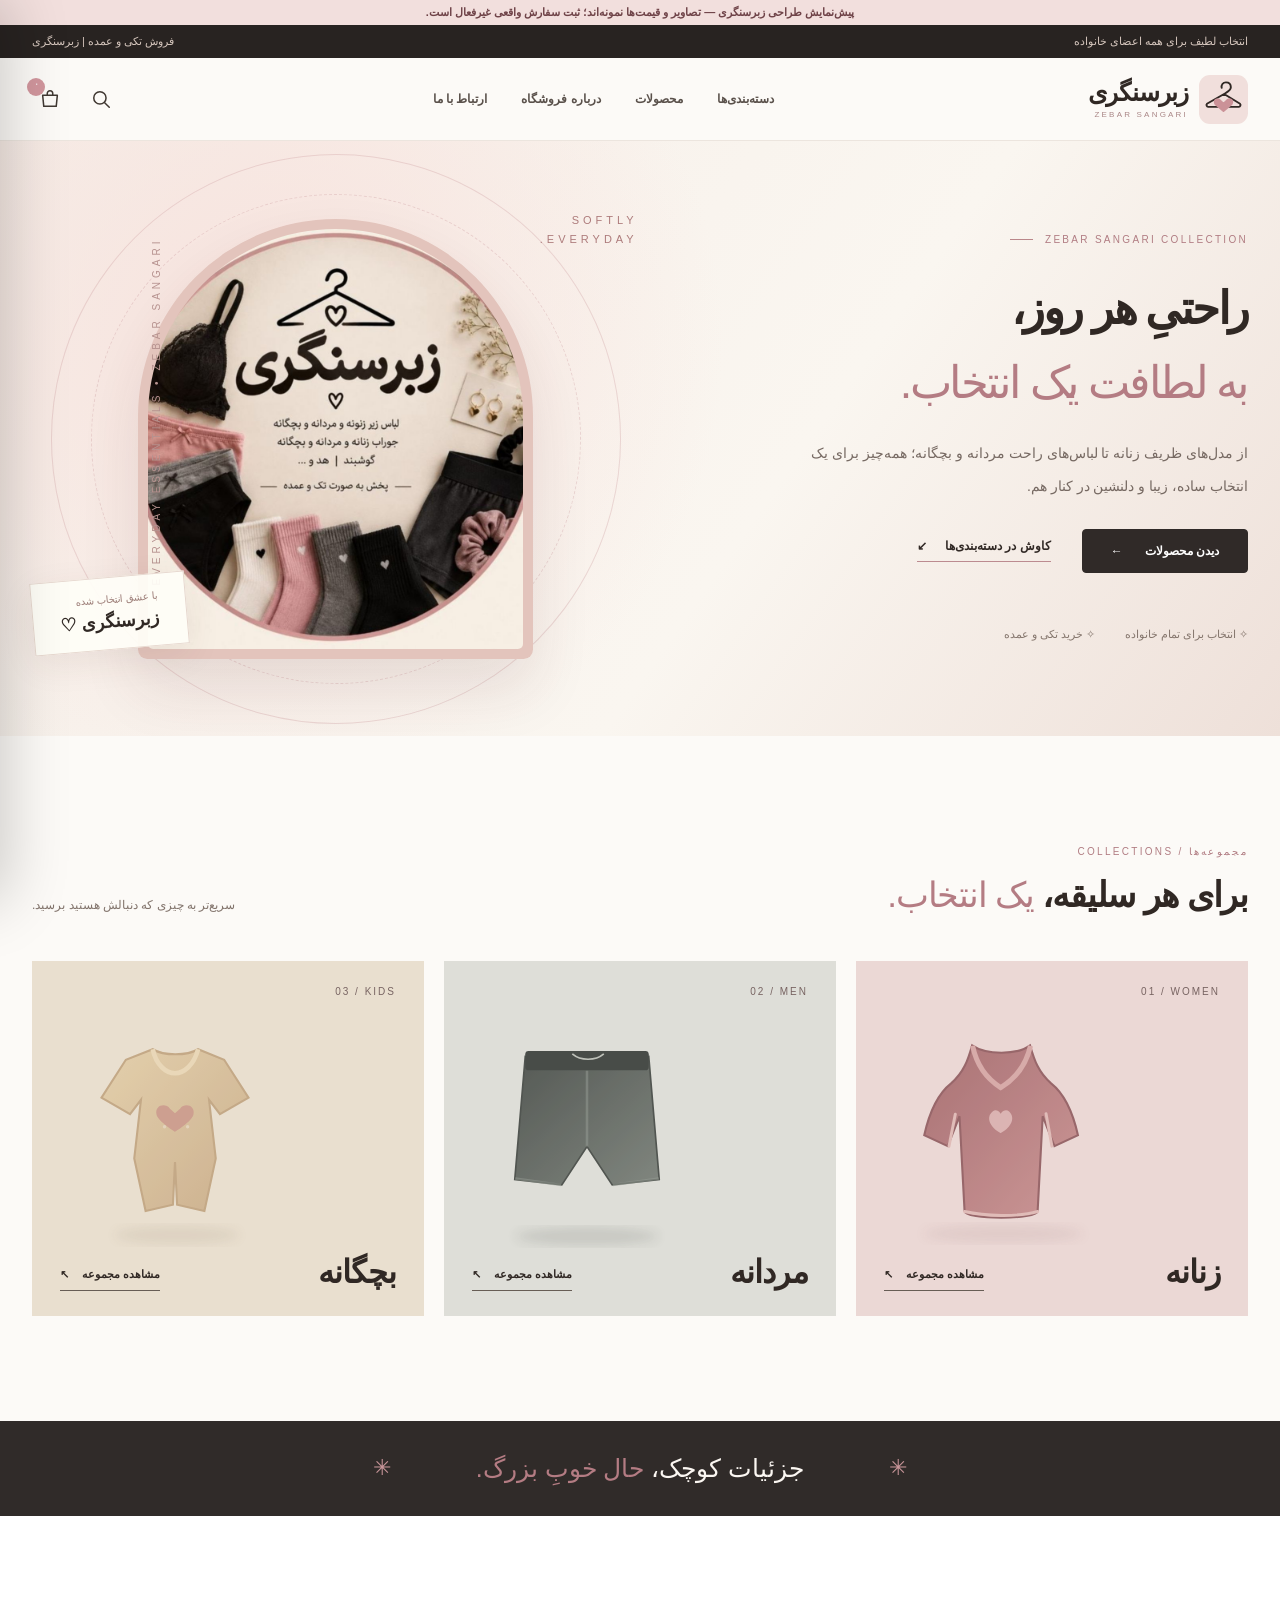
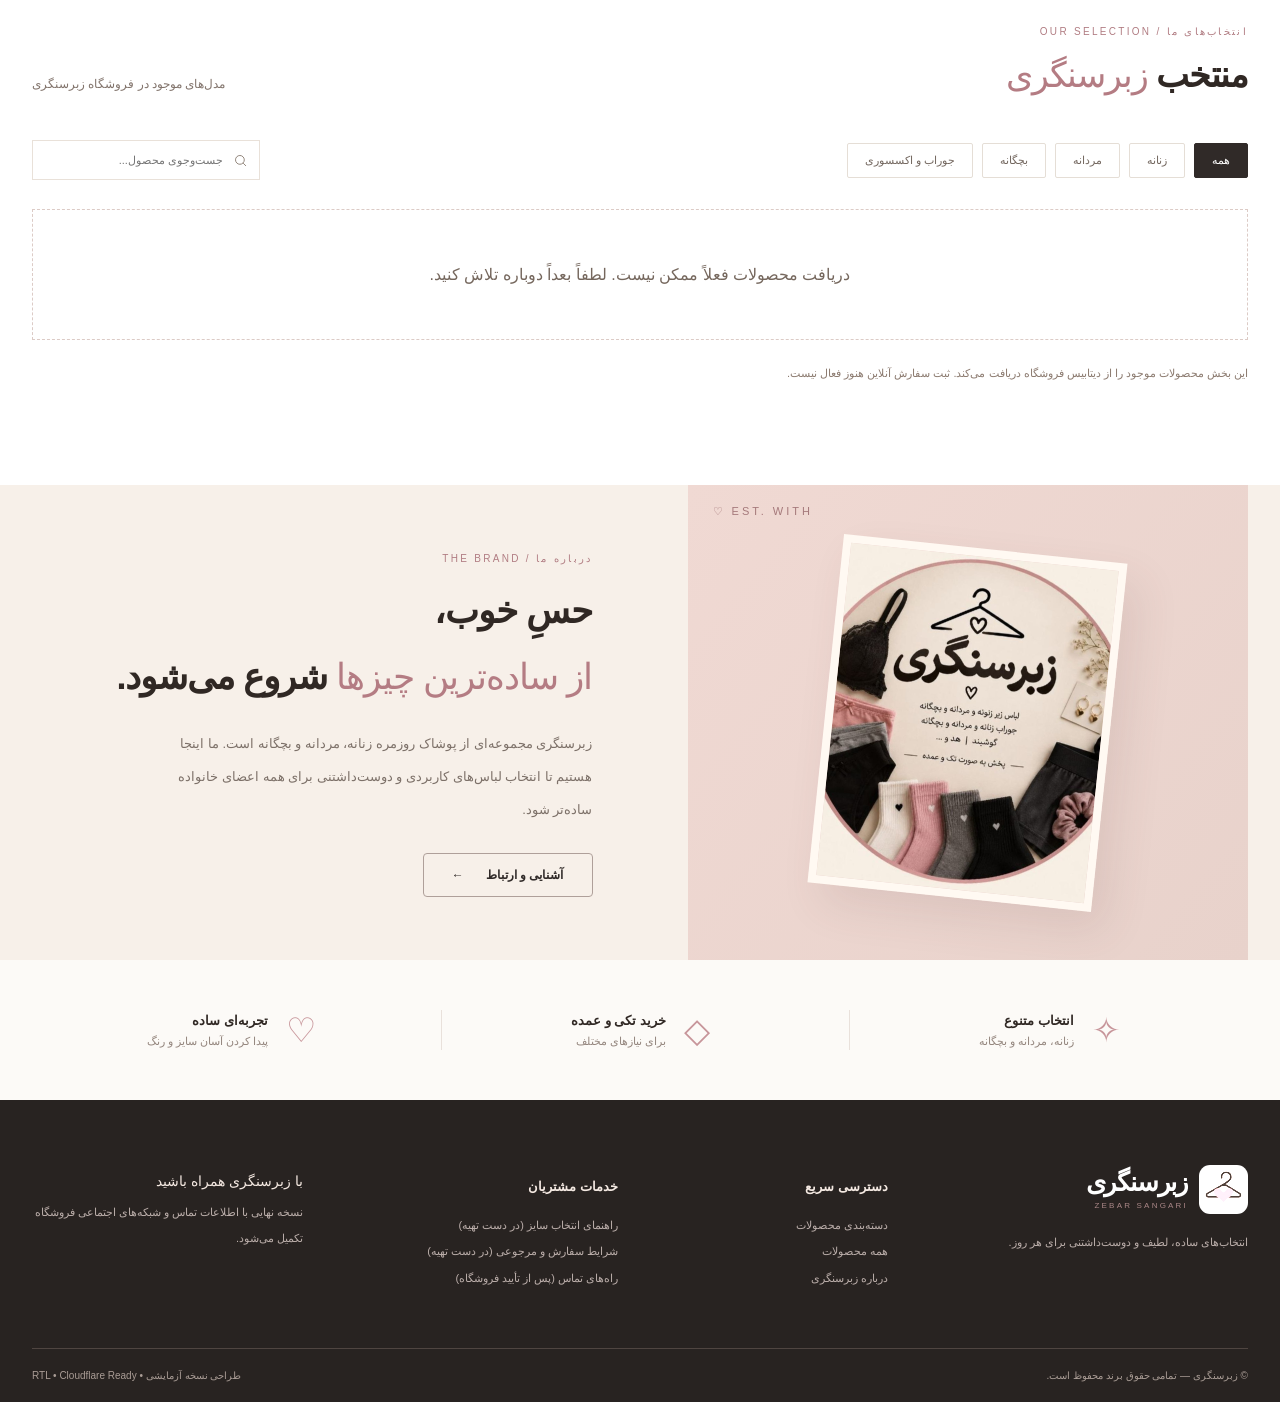
==== site/index.html @ 009ffd32 "feat(storefront): enable cart checkout link only after manual orders are configured" ====
<!doctype html>
<html lang="fa" dir="rtl">
<head>
  <meta charset="utf-8" />
  <meta name="viewport" content="width=device-width, initial-scale=1" />
  <meta name="theme-color" content="#f8f4ef" />
  <meta name="description" content="فروشگاه زبرسنگری، مجموعه‌ای از لباس زیر زنانه، مردانه و بچگانه؛ انتخابی برای راحتی و سلیقه هر روز." />
  <title>فروشگاه زبرسنگری | لباس زیر زنانه، مردانه و بچگانه</title>
  <link rel="icon" type="image/svg+xml" href="[data-uri]" />
  <style>:root{--paper:#fcfaf7;--cream:#f7f1e9;--rose:#ca9196;--rose-dark:#aa7279;--ink:#302824;--muted:#81736c;--border:#e8dfd8;--soft:#f6eee8;--white:#fff;--font: 'Vazirmatn','Noto Sans Arabic','Tahoma',sans-serif}
*{box-sizing:border-box}html{scroll-behavior:smooth;scroll-padding-top:90px}body{margin:0;background:var(--paper);font-family:var(--font);color:var(--ink);-webkit-font-smoothing:antialiased}button,input,select{font:inherit}a{text-decoration:none;color:inherit}button{cursor:pointer}img{max-width:100%;display:block}h1,h2,h3,p{margin-top:0}svg{display:block}.container{width:min(1220px,calc(100% - 64px));margin:auto}.demo-ribbon{background:#f2dfdd;color:#6f4348;text-align:center;font-size:11px;padding:6px 12px;font-weight:600}.topline{background:#282321;color:#d5c6bd;font-size:11px}.topbar{display:flex;align-items:center;justify-content:space-between;min-height:33px}.header{position:sticky;top:0;background:#fcfaf7f2;z-index:20;border-bottom:1px solid #ece5de;backdrop-filter:blur(18px)}.header-inner{height:82px;display:flex;align-items:center;justify-content:space-between;gap:28px}.brand{display:flex;align-items:center;gap:11px}.brand img{width:49px;height:49px}.brand span{display:flex;flex-direction:column;line-height:1.3}.brand strong{font-size:25px;font-weight:800;letter-spacing:-1.2px}.brand small{font:8px/1.6 Arial,sans-serif;letter-spacing:2.2px;color:#aa8787;direction:ltr;text-align:right}.desktop-nav{display:flex;gap:34px;font-size:12px;font-weight:600;color:#5a514b}.desktop-nav a:hover{color:var(--rose-dark)}.header-actions{display:flex;gap:15px}.iconbtn{width:36px;height:36px;border:0;background:transparent;color:#403832;position:relative;display:grid;place-items:center}.iconbtn svg{width:22px;height:22px;fill:none;stroke:currentColor;stroke-width:1.65;stroke-linecap:round;stroke-linejoin:round}.cart-trigger b{position:absolute;top:-3px;left:-5px;background:#d1969d;color:#fff;border-radius:50%;min-width:18px;height:18px;line-height:18px;font:10px Arial;text-align:center}.menu-trigger{display:none}.mobile-nav{display:none}
.hero-section{overflow:hidden;background:radial-gradient(circle at 21% 34%,#f7e2dd 0%,transparent 42%),linear-gradient(125deg,#f6eee8 0%,#faf6f0 60%,#eee0d9 100%)}.hero{display:grid;grid-template-columns:1fr 1.06fr;align-items:center;min-height:595px;gap:35px}.hero-copy{padding:50px 0 60px}.eyebrow,.section-kicker,.admin-overline{font:10px/1.6 Arial,sans-serif;color:#b17d83;letter-spacing:2.3px;direction:ltr;display:inline-flex;align-items:center;gap:12px}.eyebrow-dot{width:23px;height:1px;background:#ba878a}.hero-copy h1{font-size:clamp(35px,3.5vw,61px);line-height:1.65;letter-spacing:-2.5px;font-weight:700;margin:24px 0 18px}.hero-copy h1 em,.section-intro h2 em,.statement em,.story-copy h2 em{font-style:normal;color:#b47c83;font-weight:500}.hero-copy>p{font-size:14px;line-height:2.3;max-width:460px;color:#766962;margin-bottom:27px}.hero-buttons{display:flex;align-items:center;gap:31px}.btn{border-radius:4px;padding:14px 28px;display:inline-flex;gap:22px;align-items:center;justify-content:center;font-size:12px;font-weight:700;border:1px solid transparent;transition:.2s}.btn:hover{transform:translateY(-2px)}.btn-dark{background:#302a28;color:white;border-color:#302a28}.btn-outline{background:transparent;color:#302a28;border-color:#afa09a}.text-link{font-size:12px;font-weight:700;border-bottom:1px solid #bc8b90;padding-bottom:8px;display:inline-flex;gap:18px}.hero-points{display:flex;flex-wrap:wrap;gap:30px;margin-top:55px;font-size:11px;color:#85766d}.hero-art{position:relative;min-height:595px;display:grid;place-items:center}.art-orbit{position:absolute;border:1px solid #cb9ba055;border-radius:100%;width:570px;height:570px;transform:rotate(15deg)}.orbit-2{width:490px;height:490px;transform:rotate(-25deg);border-style:dashed}.poster-frame{width:395px;height:440px;border-radius:210px 210px 10px 10px;background:#e3c4bc;padding:10px;box-shadow:0 30px 60px #4d24231b;overflow:hidden;z-index:2;position:relative}.poster-frame img{width:100%;height:100%;object-fit:cover;border-radius:220px 220px 6px 6px}.art-word{position:absolute;top:70px;right:2px;font:11px/1.7 Arial;letter-spacing:4px;color:#ad7b7b;z-index:2}.art-tag{position:absolute;bottom:86px;left:0;background:#fffef8ed;border:1px solid #e6d7ce;box-shadow:0 10px 35px #49312714;padding:16px 27px;display:flex;flex-direction:column;gap:6px;transform:rotate(-5deg);z-index:3}.art-tag span{font-size:10px;color:#9d7e78}.art-tag strong{font-size:18px}.vertical-text{position:absolute;left:-50px;top:265px;font:10px Arial;letter-spacing:4px;transform:rotate(-90deg);color:#b6928f;z-index:2}
.section{padding:105px 0}.section-intro{display:flex;justify-content:space-between;align-items:end;gap:20px;margin-bottom:39px}.section-intro h2{font-size:35px;line-height:1.5;letter-spacing:-1.2px;margin:9px 0 0}.section-intro>p{font-size:12px;color:#82746c;margin:0 0 10px}.category-grid{display:grid;grid-template-columns:repeat(3,1fr);gap:20px}.cat-card{height:355px;position:relative;display:flex;flex-direction:column;justify-content:space-between;padding:25px 28px;overflow:hidden;transition:transform .25s}.cat-card:hover{transform:translateY(-5px)}.cat-women{background:#ebd8d5}.cat-men{background:#deded8}.cat-kids{background:#e9dfcf}.cat-card img{position:absolute;width:83%;height:83%;object-fit:contain;left:-5%;top:5%;mix-blend-mode:multiply;opacity:.83;transition:transform .35s}.cat-card:hover img{transform:scale(1.05)}.cat-index{z-index:1;direction:ltr;text-align:right;font:10px Arial;letter-spacing:2px;color:#786462}.cat-bottom{z-index:2;display:flex;align-items:end;justify-content:space-between}.cat-bottom h3{font-size:32px;margin:0;letter-spacing:-1px}.cat-bottom span{font-size:11px;border-bottom:1px solid #675d55;padding-bottom:9px;font-weight:700}.cat-bottom b{margin-right:10px}.statement{background:#302b29;color:#fbf7f2;padding:33px 0}.statement-inner{display:flex;align-items:center;justify-content:center;gap:85px}.statement p{font-size:25px;font-weight:500;margin:0}.statement-inner>span{color:#c89599;font-size:22px}
.products-section{background:#fff}.product-tools{display:flex;align-items:center;justify-content:space-between;gap:16px;margin-bottom:29px}.filter-tabs{display:flex;gap:9px;flex-wrap:wrap}.filter{border:1px solid #e5ded6;background:#fff;color:#73675f;border-radius:2px;padding:10px 17px;font-size:11px}.filter.active,.filter:hover{background:#302a28;border-color:#302a28;color:#fff}.search-box{display:flex;align-items:center;gap:8px;border:1px solid #e9e1d9;padding:0 11px;width:228px;height:40px}.search-box svg{width:17px;height:17px;fill:none;stroke:#8b7e74;stroke-width:1.5}.search-box input{border:0;outline:0;background:transparent;width:100%;font-size:11px}.products-grid{display:grid;grid-template-columns:repeat(4,minmax(0,1fr));gap:27px 19px}.product-card{min-width:0}.product-cover{position:relative;background:#f8f3ef;aspect-ratio:4/4.6;overflow:hidden}.product-cover img{height:100%;width:100%;object-fit:cover;transition:transform .4s}.product-card:hover .product-cover img{transform:scale(1.06)}.tag-sale{position:absolute;right:12px;top:12px;background:#fefcf8;color:#aa727a;padding:6px 11px;font-size:10px}.quick-add{position:absolute;left:14px;bottom:14px;right:14px;opacity:0;transform:translateY(10px);transition:.2s;border:0;background:#ffffffed;padding:12px;font-size:11px;font-weight:700;color:#332b28}.product-card:hover .quick-add,.quick-add:focus-visible{opacity:1;transform:none}.product-info{padding:13px 2px 0}.product-info small{font-size:10px;color:#a4847f}.product-info h3{font-size:13px;font-weight:600;margin:7px 0;line-height:1.65}.prices{display:flex;gap:10px;align-items:center;flex-wrap:wrap}.price{font-size:12px;font-weight:700}.old-price{text-decoration:line-through;color:#aa9c94;font-size:10px}.empty-results{grid-column:1/-1;border:1px dashed #dccbc6;padding:55px 20px;text-align:center;color:#75675d}.note-catalog{margin:27px 0 0;font-size:11px;color:#8c7b70}.note-catalog a{color:#ae787f;text-decoration:underline}
.brand-story{background:#f7f0e9;overflow:hidden}.story-layout{display:grid;grid-template-columns:1fr 1fr;min-height:475px;gap:95px;align-items:center}.story-visual{height:475px;position:relative;display:flex;align-items:center;justify-content:center;background:linear-gradient(130deg,#f0d9d3,#e8d2cb)}.story-inset{width:285px;height:350px;border:8px solid #fff9f2;box-shadow:15px 19px 44px #60413c1c;overflow:hidden;transform:rotate(6deg)}.story-inset img{width:100%;height:100%;object-fit:cover}.story-number{position:absolute;top:20px;left:25px;font:11px Arial;letter-spacing:3px;color:#a5797b}.story-copy{padding:45px 0}.story-copy h2{font-size:36px;line-height:1.85;margin:11px 0 16px;letter-spacing:-1px}.story-copy>p{font-size:13px;line-height:2.55;color:#7d7169;margin-bottom:27px;max-width:430px}.features{display:grid;grid-template-columns:repeat(3,1fr);padding-top:50px;padding-bottom:50px;gap:10px}.feature{display:flex;align-items:center;gap:18px;justify-content:center;border-left:1px solid #e9e1db}.feature:last-child{border:0}.feature>span{font-size:34px;color:#c7959a}.feature h3{font-size:13px;margin:0 0 7px}.feature p{font-size:11px;color:#94867e;margin:0}footer{background:#282321;color:#f4e9e2}.footer-layout{display:grid;grid-template-columns:1.4fr 1fr 1.2fr 1.2fr;gap:44px;padding-top:65px;padding-bottom:57px}.footer-brand .brand img{filter:brightness(1.65)}.footer-brand .brand strong{color:#fff;font-size:26px}.footer-brand p,.footer-layout>div>a:not(.brand),.footer-layout>div>span,.footer-cta p{display:block;color:#bbaeaa;font-size:11px;line-height:2.4;max-width:280px}.footer-brand p{margin-top:15px}.footer-layout h3{font-size:13px;margin:14px 0 18px}.footer-cta>span{font-size:14px!important;color:#f5e9e2!important}.footer-bottom{display:flex;justify-content:space-between;gap:10px;padding:21px 0;border-top:1px solid #4f4541;color:#a99c95;font-size:10px}
.overlay{position:fixed;inset:0;background:#1c1614a6;z-index:35;backdrop-filter:blur(3px)}.cart-drawer{position:fixed;z-index:36;top:0;bottom:0;left:0;width:min(430px,100%);background:#fdfbf7;display:flex;flex-direction:column;transform:translateX(-101%);transition:.3s;box-shadow:10px 0 60px #0003}.cart-drawer.open{transform:translateX(0)}.drawer-head{display:flex;justify-content:space-between;align-items:center;border-bottom:1px solid var(--border);padding:27px}.drawer-head small{font:9px Arial;letter-spacing:2px;color:#b28887}.drawer-head h2{font-size:22px;margin:7px 0 0}.close-btn{font-size:30px;border:0;background:transparent;line-height:1;color:#534844}.drawer-body{padding:24px;overflow-y:auto;flex:1}.drawer-footer{padding:25px;border-top:1px solid var(--border)}.drawer-footer>p{font-size:10px;color:#9c7875}.cart-total{display:flex;justify-content:space-between;align-items:center;margin-bottom:12px}.cart-total span{font-size:12px}.cart-total strong{font-size:17px}.checkout-disabled{width:100%;cursor:not-allowed;opacity:.55}.cart-item{display:flex;gap:15px;border-bottom:1px solid #eee5df;padding:16px 0}.cart-item img{width:82px;height:96px;object-fit:cover;background:#f3ede7}.cart-item h3{font-size:13px;margin:0 0 8px}.cart-item small{font-size:10px;color:#947e74}.cart-item strong{font-size:12px;display:block;margin-top:7px}.qty-controls{display:flex;align-items:center;gap:11px;margin-top:10px}.qty-controls button{background:#fff;border:1px solid #ddd3cb;width:25px;height:25px}.remove{color:#b77980;font-size:11px;border:0;background:none}.cart-empty{text-align:center;color:#8c7b70;padding:80px 0}.cart-empty>span{font-size:45px}.product-modal{position:fixed;z-index:40;top:50%;left:50%;width:min(760px,calc(100% - 30px));max-height:calc(100vh - 30px);overflow-y:auto;background:#fcfaf7;transform:translate(-50%,-45%) scale(.97);opacity:0;pointer-events:none;transition:.2s;box-shadow:0 20px 70px #0003}.product-modal.open{transform:translate(-50%,-50%) scale(1);opacity:1;pointer-events:auto}.modal-close{position:absolute;top:14px;left:16px;z-index:2}.modal-grid{display:grid;grid-template-columns:1fr 1fr;gap:27px;padding:35px}.modal-grid>img{height:380px;width:100%;object-fit:cover;background:#f4edeb}.modal-details{padding:26px 0}.modal-details small{font-size:10px;color:#b17d83}.modal-details h2{font-size:25px;margin:16px 0}.modal-details p{font-size:12px;color:#84746c;line-height:2}.variant-group{margin:20px 0}.variant-group>span{font-size:12px;font-weight:700;display:block;margin-bottom:10px}.variant-options{display:flex;gap:8px;flex-wrap:wrap}.variant-options button{background:white;border:1px solid #e5d9d0;padding:8px 13px;font-size:11px}.variant-options button.selected{border-color:#ad8080;background:#f1e3df}.modal-add{width:100%;margin-top:13px}.toast{position:fixed;z-index:55;bottom:20px;right:50%;transform:translateX(50%) translateY(100px);opacity:0;background:#302a28;color:#fff;padding:13px 21px;font-size:12px;border-radius:3px;box-shadow:0 10px 30px #0002;transition:.23s;pointer-events:none}.toast.show{opacity:1;transform:translateX(50%) translateY(0)}
/* admin */.admin-page{background:#f9f6f2}.admin-shell{display:grid;grid-template-columns:245px minmax(0,1fr);min-height:100vh}.admin-sidebar{background:#302b29;color:#fff;padding:25px 22px;display:flex;flex-direction:column;min-height:calc(100vh - 27px)}.admin-sidebar .brand img{filter:brightness(1.4)}.admin-sidebar .brand strong{font-size:23px}.admin-sidebar .brand small{color:#d6abb0;letter-spacing:0;font-size:9px;font-family:var(--font)}.admin-sidebar nav{display:grid;gap:7px;margin-top:60px}.admin-sidebar nav a{display:flex;align-items:center;gap:15px;font-size:12px;padding:13px 15px;color:#e1d3cd;border-radius:3px}.admin-sidebar nav a:hover,.admin-sidebar nav a.admin-nav-active{background:#4b403e}.sidebar-tip{margin-top:auto;background:#453a38;padding:20px;border:1px solid #66534f}.sidebar-tip b{font-size:12px}.sidebar-tip p{font-size:10px;line-height:2;color:#d0bcb7;margin:8px 0 0}.admin-main{padding:47px min(5vw,65px)}.admin-top{display:flex;justify-content:space-between;align-items:center;gap:25px}.admin-top h1{font-size:27px;margin:12px 0 8px}.admin-top p{font-size:12px;color:#857871}.admin-stats{display:grid;grid-template-columns:repeat(3,1fr);gap:20px;margin:35px 0}.stat{background:#fff;border:1px solid #f0e9e3;padding:28px;display:flex;flex-direction:column;gap:11px}.stat span{font-size:12px;color:#85766e}.stat strong{font-size:36px;color:#33302e}.stat small{font-size:10px;color:#aa9590}.admin-panel{background:#fff;border:1px solid #f0e7df}.admin-panel-head{padding:31px;display:flex;align-items:center;justify-content:space-between;gap:15px}.admin-panel-head h2{font-size:21px;margin:7px 0}.admin-panel-head p{font-size:12px;color:#94847b;margin:0}.table-scroll{overflow-x:auto}.admin-table{border-collapse:collapse;width:100%;text-align:right;font-size:12px}.admin-table th{background:#f8f3ef;padding:15px 20px;color:#776b63;font-weight:600;white-space:nowrap}.admin-table td{padding:16px 20px;border-bottom:1px solid #f0e9e4;white-space:nowrap}.table-product{display:flex;align-items:center;gap:11px}.table-product img{width:43px;height:49px;object-fit:cover;background:#f6efeb}.status-chip{background:#e8f4ed;color:#477357;padding:5px 10px;font-size:10px}.status-chip.off{background:#f1e8e6;color:#98716a}.row-actions{display:flex;gap:10px}.row-actions button{border:1px solid #e7d8d1;background:#fff;padding:7px 11px;font-size:10px}.row-actions .danger{color:#a96568}.admin-footnote{font-size:11px;color:#9a8880;line-height:2;padding:18px 30px}.edit-dialog{display:none;position:fixed;z-index:42;top:50%;left:50%;transform:translate(-50%,-50%);width:min(560px,calc(100% - 22px));max-height:calc(100vh - 25px);overflow-y:auto;background:#fff;box-shadow:0 20px 70px #0003;padding:25px}.edit-dialog.open{display:block}.edit-dialog-head{display:flex;align-items:center;justify-content:space-between}.edit-dialog-head h2{font-size:21px}.form-grid{display:grid;grid-template-columns:1fr 1fr;gap:17px}.form-field{font-size:11px;font-weight:700;display:flex;flex-direction:column;gap:8px}.form-field input,.form-field select{padding:12px;background:#fbfaf8;border:1px solid #e5dcd7;font-size:13px;outline-color:#d39da1;min-width:0}.form-field input[type=file]{font-size:10px}.form-field small{font-size:10px;color:#91837e;font-weight:400}.form-full{grid-column:1/-1}.checklabel{display:flex;align-items:center;gap:7px;font-size:12px}.dialog-actions{display:flex;justify-content:end;gap:9px;margin-top:28px}
@media(max-width:1020px){.desktop-nav{gap:16px}.hero{min-height:520px}.hero-art{min-height:520px}.poster-frame{width:315px;height:370px}.art-orbit{width:450px;height:450px}.orbit-2{width:410px;height:410px}.hero-copy h1{font-size:41px}.vertical-text{display:none}.category-grid{gap:11px}.cat-card{height:315px}.cat-bottom{display:block}.cat-bottom span{display:inline-block;margin-top:5px}.footer-layout{gap:20px}.story-layout{gap:45px}}
@media(max-width:720px){.container{width:min(100% - 34px,600px)}.topbar{justify-content:center}.topbar span:first-child{display:none}.header-inner{height:67px}.brand img{width:42px;height:42px}.brand strong{font-size:21px}.desktop-nav{display:none}.menu-trigger{display:grid}.header-actions{gap:6px}.mobile-nav{display:none;flex-direction:column;padding:12px 20px;background:#fdfaf7;box-shadow:0 10px 20px #0001}.mobile-nav.open{display:flex}.mobile-nav a{padding:13px 0;font-size:13px;border-top:1px solid #eee7df}.hero{grid-template-columns:1fr;gap:0}.hero-copy{padding:51px 0 18px}.eyebrow{font-size:9px}.hero-copy h1{font-size:clamp(34px,9vw,46px);margin:15px 0}.hero-copy>p{font-size:12px;line-height:2.3}.hero-buttons{gap:18px}.hero-points{margin-top:28px;gap:13px;font-size:10px}.hero-art{min-height:360px}.poster-frame{width:min(65vw,275px);height:315px}.art-orbit{width:355px;height:355px}.orbit-2{width:315px;height:315px}.art-tag{bottom:22px;left:3px;padding:11px 15px}.art-word{top:20px;right:0}.section{padding:66px 0}.section-intro{display:block;margin-bottom:25px}.section-intro h2{font-size:29px}.section-intro>p{margin-top:10px}.category-grid{grid-template-columns:repeat(2,1fr)}.cat-card{height:255px;padding:17px}.cat-card:nth-child(3){grid-column:1/-1;height:210px}.cat-card:nth-child(3) img{width:55%;height:115%;top:-10%}.cat-bottom h3{font-size:25px}.cat-bottom span{font-size:9px}.statement-inner{gap:15px}.statement p{font-size:19px}.statement-inner>span{font-size:12px}.product-tools{align-items:stretch;flex-direction:column}.filter-tabs{gap:6px}.filter{padding:9px 12px}.search-box{width:100%}.products-grid{grid-template-columns:repeat(2,minmax(0,1fr));gap:20px 12px}.product-cover{aspect-ratio:4/4.6}.quick-add{opacity:1;transform:none;left:8px;right:8px;bottom:8px;padding:10px;font-size:10px}.product-info h3{font-size:12px}.price{font-size:11px}.brand-story .container{width:100%}.story-layout{grid-template-columns:1fr;gap:0}.story-visual{height:310px}.story-inset{height:240px;width:200px}.story-copy{padding:45px 25px}.story-copy h2{font-size:29px}.features{padding-top:28px;padding-bottom:28px;grid-template-columns:1fr;gap:20px}.feature{justify-content:start;border:0;border-bottom:1px solid #eee4dc;padding-bottom:15px}.feature:last-child{border:0}.footer-layout{grid-template-columns:repeat(2,1fr);padding-top:42px;gap:24px}.footer-brand{grid-column:1/-1}.footer-cta{grid-column:1/-1}.footer-bottom{flex-direction:column;font-size:9px}.modal-grid{grid-template-columns:1fr;gap:5px;padding:20px}.modal-grid>img{height:260px;object-fit:contain}.modal-details{padding:12px 0}.admin-shell{grid-template-columns:1fr}.admin-sidebar{min-height:auto;padding:12px 17px;flex-direction:row;justify-content:space-between;align-items:center}.admin-sidebar nav{margin:0;display:flex}.admin-sidebar nav a{font-size:20px;padding:8px}.admin-sidebar nav a span,.sidebar-tip{display:none}.admin-main{padding:25px 15px}.admin-top{align-items:start}.admin-top h1{font-size:20px}.admin-top p{font-size:11px}.admin-top .btn{font-size:10px;padding:10px}.admin-stats{gap:7px;margin:20px 0}.stat{padding:13px 8px}.stat span{font-size:10px}.stat strong{font-size:25px}.stat small{font-size:9px}.admin-panel-head{padding:17px;align-items:start}.admin-panel-head h2{font-size:17px}.admin-panel-head .btn{padding:10px;font-size:10px}.admin-footnote{padding:15px}.edit-dialog{padding:18px}.form-grid{gap:11px}}
@media(prefers-reduced-motion:reduce){html{scroll-behavior:auto}*,*::before,*::after{transition:none!important}}
</style>
  
  
</head>
<body>
  <div class="demo-ribbon">پیش‌نمایش طراحی زبرسنگری — تصاویر و قیمت‌ها نمونه‌اند؛ ثبت سفارش واقعی غیرفعال است.</div>
  <div class="topline"><div class="container topbar"><span>انتخاب لطیف برای همه اعضای خانواده</span><span>فروش تکی و عمده | زبرسنگری</span></div></div>
  <header class="header" id="top"><div class="container header-inner">
    <a href="/" class="brand" aria-label="فروشگاه زبرسنگری"><img src="[data-uri]" alt=""/><span><strong>زبرسنگری</strong><small>ZEBAR SANGARI</small></span></a>
    <nav class="desktop-nav" aria-label="منوی اصلی"><a href="#categories">دسته‌بندی‌ها</a><a href="#products">محصولات</a><a href="#about">درباره فروشگاه</a><a href="#contact">ارتباط با ما</a></nav>
    <div class="header-actions"><button class="iconbtn search-trigger" aria-label="جست‌وجو در محصولات" title="جست‌وجو"><svg viewBox="0 0 24 24"><circle cx="10.8" cy="10.8" r="6.7"/><path d="m16 16 5 5"/></svg></button><button id="cart-toggle" class="iconbtn cart-trigger" aria-label="سبد خرید" title="سبد خرید"><svg viewBox="0 0 24 24"><path d="M4 8h16l-1.2 12H5.2L4 8ZM9 8V6a3 3 0 0 1 6 0v2"/></svg><b id="cart-count">0</b></button><button id="mobile-menu-toggle" class="iconbtn menu-trigger" aria-label="باز کردن منو"><svg viewBox="0 0 24 24"><path d="M4 7h16M4 12h16M4 17h16"/></svg></button></div>
  </div><div class="mobile-nav" id="mobile-nav"><a href="#categories">دسته‌بندی‌ها</a><a href="#products">محصولات</a><a href="#about">درباره ما</a><a href="./admin.html">نمایش پنل مدیریت</a></div></header>

  <main>
    <section class="hero-section"><div class="container hero">
      <div class="hero-copy"><span class="eyebrow"><span class="eyebrow-dot"></span> ZEBAR SANGARI COLLECTION</span>
        <h1>راحتیِ هر روز،<br/><em>به لطافت یک انتخاب.</em></h1>
        <p>از مدل‌های ظریف زنانه تا لباس‌های راحت مردانه و بچگانه؛ همه‌چیز برای یک انتخاب ساده، زیبا و دلنشین در کنار هم.</p>
        <div class="hero-buttons"><a class="btn btn-dark" href="#products">دیدن محصولات <span>←</span></a><a class="text-link" href="#categories">کاوش در دسته‌بندی‌ها <span>↙</span></a></div>
        <div class="hero-points"><span>✧ انتخاب برای تمام خانواده</span><span>✧ خرید تکی و عمده</span></div>
      </div>
      <div class="hero-art"><div class="art-orbit orbit-1"></div><div class="art-orbit orbit-2"></div><span class="art-word">SOFTLY<br/>EVERYDAY.</span><div class="poster-frame"><img src="[data-uri]" alt="هویت بصری فروشگاه زبرسنگری، با لباس‌های زنانه، مردانه و جوراب" /></div><div class="art-tag"><span>با عشق انتخاب شده</span><strong>زبرسنگری ♡</strong></div><span class="vertical-text">EVERYDAY ESSENTIALS • ZEBAR SANGARI</span></div>
    </div></section>

    <section id="categories" class="section categories-section"><div class="container"><div class="section-intro"><div><span class="section-kicker">COLLECTIONS / مجموعه‌ها</span><h2>برای هر سلیقه، <em>یک انتخاب.</em></h2></div><p>سریع‌تر به چیزی که دنبالش هستید برسید.</p></div>
      <div class="category-grid">
        <a class="cat-card cat-women" href="#products" data-pick="women"><img src="[data-uri]" alt="تصویرسازی پوشاک زنانه"/><span class="cat-index">01 / WOMEN</span><div class="cat-bottom"><h3>زنانه</h3><span>مشاهده مجموعه <b>↖</b></span></div></a>
        <a class="cat-card cat-men" href="#products" data-pick="men"><img src="[data-uri]" alt="تصویرسازی پوشاک مردانه"/><span class="cat-index">02 / MEN</span><div class="cat-bottom"><h3>مردانه</h3><span>مشاهده مجموعه <b>↖</b></span></div></a>
        <a class="cat-card cat-kids" href="#products" data-pick="kids"><img src="[data-uri]" alt="تصویرسازی پوشاک بچگانه"/><span class="cat-index">03 / KIDS</span><div class="cat-bottom"><h3>بچگانه</h3><span>مشاهده مجموعه <b>↖</b></span></div></a>
      </div>
    </div></section>

    <section class="statement"><div class="container statement-inner"><span>✳</span><p>جزئیات کوچک، <em>حال خوبِ بزرگ.</em></p><span>✳</span></div></section>

    <section id="products" class="section products-section"><div class="container"><div class="section-intro product-intro"><div><span class="section-kicker">OUR SELECTION / انتخاب‌های ما</span><h2>منتخب <em>زبرسنگری</em></h2></div><p>مدل‌های موجود در فروشگاه زبرسنگری</p></div>
      <div class="product-tools"><div class="filter-tabs" role="group" aria-label="دسته‌بندی محصول"><button class="filter active" data-cat="all" type="button">همه</button><button class="filter" data-cat="women" type="button">زنانه</button><button class="filter" data-cat="men" type="button">مردانه</button><button class="filter" data-cat="kids" type="button">بچگانه</button><button class="filter" data-cat="socks" type="button">جوراب و اکسسوری</button></div><label class="search-box"><svg viewBox="0 0 24 24"><circle cx="11" cy="11" r="7"/><path d="m16.2 16.2 4.5 4.5"/></svg><input id="product-search" type="search" placeholder="جست‌وجوی محصول..." aria-label="جست‌وجوی محصول"></label></div>
      <div id="product-grid" class="products-grid" aria-live="polite"></div>
      <p class="note-catalog">این بخش محصولات موجود را از دیتابیس فروشگاه دریافت می‌کند. ثبت سفارش آنلاین هنوز فعال نیست.</p>
    </div></section>

    <section class="brand-story" id="about"><div class="container story-layout"><div class="story-visual"><div class="story-inset"><img src="[data-uri]" alt="پوستر برند زبرسنگری" /></div><span class="story-number">EST. WITH ♡</span></div><div class="story-copy"><span class="section-kicker">THE BRAND / درباره ما</span><h2>حسِ خوب،<br/><em>از ساده‌ترین چیزها</em> شروع می‌شود.</h2><p>زبرسنگری مجموعه‌ای از پوشاک روزمره زنانه، مردانه و بچگانه است. ما اینجا هستیم تا انتخاب لباس‌های کاربردی و دوست‌داشتنی برای همه اعضای خانواده ساده‌تر شود.</p><a href="#contact" class="btn btn-outline">آشنایی و ارتباط <span>←</span></a></div></div></section>

    <section class="features container"><div class="feature"><span>✧</span><div><h3>انتخاب متنوع</h3><p>زنانه، مردانه و بچگانه</p></div></div><div class="feature"><span>◇</span><div><h3>خرید تکی و عمده</h3><p>برای نیازهای مختلف</p></div></div><div class="feature"><span>♡</span><div><h3>تجربه‌ای ساده</h3><p>پیدا کردن آسان سایز و رنگ</p></div></div></section>
  </main>

  <footer id="contact"><div class="container footer-layout"><div class="footer-brand"><a href="#top" class="brand"><img src="[data-uri]" alt=""/><span><strong>زبرسنگری</strong><small>ZEBAR SANGARI</small></span></a><p>انتخاب‌های ساده، لطیف و دوست‌داشتنی برای هر روز.</p></div><div><h3>دسترسی سریع</h3><a href="#categories">دسته‌بندی محصولات</a><a href="#products">همه محصولات</a><a href="#about">درباره زبرسنگری</a></div><div><h3>خدمات مشتریان</h3><span>راهنمای انتخاب سایز (در دست تهیه)</span><span>شرایط سفارش و مرجوعی (در دست تهیه)</span><span>راه‌های تماس (پس از تأیید فروشگاه)</span></div><div class="footer-cta"><span>با زبرسنگری همراه باشید</span><p>نسخه نهایی با اطلاعات تماس و شبکه‌های اجتماعی فروشگاه تکمیل می‌شود.</p></div></div><div class="container footer-bottom"><span>© زبرسنگری — تمامی حقوق برند محفوظ است.</span><span>طراحی نسخه آزمایشی • RTL • Cloudflare Ready</span></div></footer>

  <div class="overlay" id="overlay" hidden></div>
  <aside id="cart-drawer" class="cart-drawer" aria-label="سبد خرید" aria-hidden="true"><div class="drawer-head"><div><small>YOUR BAG</small><h2>سبد خرید <span id="cart-count-title">(۰)</span></h2></div><button id="cart-close" class="close-btn" aria-label="بستن">×</button></div><div class="drawer-body" id="cart-items"></div><div class="drawer-footer"><div class="cart-total"><span>مجموع تقریبی</span><strong id="cart-total">۰ تومان</strong></div><p>نسخه نمایشی است؛ پرداخت و ثبت سفارش هنوز فعال نشده‌اند.</p><a id="checkout-link" class="btn btn-dark" href="/checkout.html" style="display:none">ادامه ثبت درخواست سفارش</a><button id="checkout-unavailable" class="btn btn-dark checkout-disabled" disabled>ثبت سفارش — غیرفعال</button></div></aside>
  <div class="product-modal" id="product-modal" role="dialog" aria-modal="true" aria-label="جزئیات محصول" aria-hidden="true"><button id="modal-close" class="close-btn modal-close" aria-label="بستن">×</button><div id="modal-content"></div></div>
  <div id="toast" class="toast" role="status" aria-live="polite"></div>
<script>/* Zebar Sangari — shared local DEMO data. NOT a production persistence layer. */
(() => {
  'use strict';
  const ROOT='/assets/';
  const defaults = [
    {id:'zb-101',name:'تاپ راحتی زنانه مدل لطیف',category:'women',price:285000,oldPrice:345000,stock:18,sizes:['S','M','L','XL'],colors:['صورتی ملایم','مشکی'],image:'[data-uri]',active:true,badge:'پیشنهاد ویژه',background:'#f5e7e5'},
    {id:'zb-102',name:'شورتک مردانه مدل روزمره',category:'men',price:325000,oldPrice:0,stock:24,sizes:['M','L','XL','XXL'],colors:['ذغالی','خاکستری'],image:'[data-uri]',active:true,badge:'',background:'#e7eae7'},
    {id:'zb-103',name:'ست نرم بچگانه مدل قلبی',category:'kids',price:390000,oldPrice:450000,stock:12,sizes:['2-3','4-5','6-7'],colors:['کرم','صورتی'],image:'[data-uri]',active:true,badge:'جدید',background:'#f4ecdd'},
    {id:'zb-104',name:'جوراب لطیف طرح قلب',category:'socks',price:99000,oldPrice:0,stock:38,sizes:['فری‌سایز'],colors:['صورتی','سفید'],image:'[data-uri]',active:true,badge:'',background:'#f2e6e4'},
    {id:'zb-105',name:'شورت راحتی زنانه مدل کلاسیک',category:'women',price:205000,oldPrice:0,stock:30,sizes:['S','M','L'],colors:['صورتی چرک','کرم'],image:'[data-uri]',active:true,badge:'',background:'#f4eae7'},
    {id:'zb-106',name:'شورتک مردانه مدل مینیمال',category:'men',price:315000,oldPrice:385000,stock:14,sizes:['M','L','XL'],colors:['مشکی','زغالی'],image:'[data-uri]',active:true,badge:'پیشنهاد ویژه',background:'#e3e4e1'},
    {id:'zb-107',name:'لباس راحتی بچگانه مدل آفتاب',category:'kids',price:410000,oldPrice:0,stock:9,sizes:['3-4','5-6','7-8'],colors:['سبز روشن','کرم'],image:'[data-uri]',active:true,badge:'',background:'#e9efe8'},
    {id:'zb-108',name:'جوراب مچی طرح قلب',category:'socks',price:119000,oldPrice:149000,stock:45,sizes:['فری‌سایز'],colors:['خاکستری','مشکی'],image:'[data-uri]',active:true,badge:'پرفروش',background:'#ecebe9'}
  ];
  const productsKey='zebarsangari_demo_products_v1', cartKey='zebarsangari_real_cart_v2'; let remoteProducts=[];
  const safeRead=(key,fallback)=>{try{const val=localStorage.getItem(key);return val===null?fallback:JSON.parse(val)}catch{return fallback}};
  const getProducts=()=>remoteProducts;
  const setRemoteProducts=items=>{remoteProducts=Array.isArray(items)?items:[]};
  const saveProducts=p=>localStorage.setItem(productsKey,JSON.stringify(p));
  const getCart=()=>{const c=safeRead(cartKey,[]);return Array.isArray(c)?c:[]};
  const saveCart=c=>localStorage.setItem(cartKey,JSON.stringify(c));
  const money=n=>new Intl.NumberFormat('fa-IR').format(Number(n)||0)+' تومان';
  const num=n=>new Intl.NumberFormat('fa-IR').format(Number(n)||0);
  const catName=c=>({women:'زنانه',men:'مردانه',kids:'بچگانه',socks:'جوراب و اکسسوری'})[c]||'سایر';
  const escapeHTML=(s)=>String(s??'').replace(/[&<>"']/g,c=>({'&':'&amp;','<':'&lt;','>':'&gt;','"':'&quot;',"'":'&#39;'}[c]));
  const productById=id=>getProducts().find(p=>p.id===id);
  window.ZB={defaults:[],productsKey,cartKey,getProducts,setRemoteProducts,getCart,saveCart,money,num,catName,escapeHTML,productById};
})();

(() => {
'use strict';
const {getProducts,setRemoteProducts,getCart,saveCart,money,num,catName,escapeHTML:esc,productById}=window.ZB;
const grid=document.getElementById('product-grid'), overlay=document.getElementById('overlay'), drawer=document.getElementById('cart-drawer'),modal=document.getElementById('product-modal');
const fmt=(s)=>esc(s);let currentCat='all',search='',cart=getCart(),choice={};
const toast=(message)=>{const t=document.getElementById('toast');t.textContent=message;t.classList.add('show');clearTimeout(toast.timer);toast.timer=setTimeout(()=>t.classList.remove('show'),2300)};
const openOverlay=()=>{overlay.hidden=false;document.body.style.overflow='hidden'};
const closePanels=()=>{overlay.hidden=true;document.body.style.overflow='';drawer.classList.remove('open');drawer.setAttribute('aria-hidden','true');modal.classList.remove('open');modal.setAttribute('aria-hidden','true')};
const products=()=>getProducts().filter(p=>p.active&&p.stock>0);
function renderProducts(){let list=products().filter(p=>(currentCat==='all'||p.category===currentCat)&&((p.name+' '+catName(p.category)).includes(search)));
 grid.innerHTML=list.length?list.map(p=>`<article class="product-card"><div class="product-cover" style="background:${/^#[a-fA-F0-9]{6}$/.test(p.background||'')?p.background:'#f7f0e9'}"><img loading="eager" src="${fmt(p.image)}" alt="${fmt(p.name)}"/><button class="quick-add" data-view="${fmt(p.id)}">مشاهده و انتخاب سایز ←</button>${p.badge?`<span class="tag-sale">${fmt(p.badge)}</span>`:''}</div><div class="product-info"><small>${fmt(catName(p.category))}</small><h3>${fmt(p.name)}</h3><div class="prices"><span class="price">${money(p.price)}</span>${p.oldPrice?`<span class="old-price">${money(p.oldPrice)}</span>`:''}</div></div></article>`).join(''):`<div class="empty-results">هنوز محصولی در این دسته ثبت نشده است.</div>`;
 grid.querySelectorAll('[data-view]').forEach(b=>b.addEventListener('click',()=>openModal(b.dataset.view)));
}
function filterTo(c){currentCat=c;document.querySelectorAll('.filter').forEach(b=>b.classList.toggle('active',b.dataset.cat===c));renderProducts()}
document.querySelectorAll('.filter').forEach(b=>b.addEventListener('click',()=>filterTo(b.dataset.cat)));
document.querySelectorAll('[data-pick]').forEach(el=>el.addEventListener('click',()=>filterTo(el.dataset.pick)));
const searchInput=document.getElementById('product-search');searchInput.addEventListener('input',e=>{search=e.target.value.trim();renderProducts()});document.querySelector('.search-trigger').addEventListener('click',()=>{document.getElementById('products').scrollIntoView();searchInput.focus()});
document.getElementById('mobile-menu-toggle').addEventListener('click',()=>document.getElementById('mobile-nav').classList.toggle('open'));
document.getElementById('mobile-nav').querySelectorAll('a').forEach(a=>a.addEventListener('click',()=>document.getElementById('mobile-nav').classList.remove('open')));
function renderCart(){const total=cart.reduce((sum,item)=>sum+Number(item.qty||0)*Number(productById(item.id)?.price||0),0);const count=cart.reduce((sum,i)=>sum+i.qty,0);document.getElementById('cart-count').textContent=num(count);document.getElementById('cart-count-title').textContent=`(${num(count)})`;document.getElementById('cart-total').textContent=money(total);document.getElementById('cart-items').innerHTML=cart.length?cart.map((c,i)=>{const p=productById(c.id);if(!p)return '';return `<div class="cart-item"><img src="${fmt(p.image)}" alt=""/><div><h3>${fmt(p.name)}</h3><small>سایز ${fmt(c.size)} · ${fmt(c.color)}</small><strong>${money(p.price)}</strong><div class="qty-controls"><button data-delta="-1" data-index="${i}" aria-label="کاهش تعداد">−</button><span>${num(c.qty)}</span><button data-delta="1" data-index="${i}" aria-label="افزایش تعداد">+</button><button class="remove" data-remove="${i}">حذف</button></div></div></div>`}).join(''):`<div class="cart-empty"><span>♡</span><p>سبد خرید شما هنوز خالی است.</p></div>`;
 document.querySelectorAll('[data-delta]').forEach(b=>b.addEventListener('click',()=>{const i=Number(b.dataset.index),d=Number(b.dataset.delta);const p=productById(cart[i].id);const variant=p?.variants?.find(v=>v.size===cart[i].size&&v.color===cart[i].color);cart[i].qty=Math.max(0,Math.min(variant?.stock||0,cart[i].qty+d));if(!cart[i].qty)cart.splice(i,1);saveCart(cart);renderCart()}));document.querySelectorAll('[data-remove]').forEach(b=>b.addEventListener('click',()=>{cart.splice(Number(b.dataset.remove),1);saveCart(cart);renderCart()}));}
function openCart(){renderCart();modal.classList.remove('open');drawer.classList.add('open');drawer.setAttribute('aria-hidden','false');openOverlay()}
document.getElementById('cart-toggle').addEventListener('click',openCart);document.getElementById('cart-close').addEventListener('click',closePanels);document.getElementById('modal-close').addEventListener('click',closePanels);overlay.addEventListener('click',closePanels);document.addEventListener('keydown',e=>{if(e.key==='Escape')closePanels()});
function openModal(id){const p=productById(id);if(!p)return;choice={id:p.id,size:p.variants?.[0]?.size||'فری‌سایز',color:p.variants?.[0]?.color||'پیش‌فرض'};
 document.getElementById('modal-content').innerHTML=`<div class="modal-grid"><img src="${fmt(p.image)}" alt="${fmt(p.name)}"/><div class="modal-details"><small>${fmt(catName(p.category))} / زبرسنگری</small><h2>${fmt(p.name)}</h2><div class="prices"><span class="price">${money(p.price)}</span>${p.oldPrice?`<span class="old-price">${money(p.oldPrice)}</span>`:''}</div><p>موجودی کل: ${num(p.stock)} عدد. لطفاً سایز و رنگ موردنظرتان را انتخاب کنید.</p><div class="variant-group"><span>انتخاب سایز</span><div class="variant-options">${(p.sizes?.length?p.sizes:['فری‌سایز']).map((v,i)=>`<button class="${i===0?'selected':''}" data-size="${fmt(v)}">${fmt(v)}</button>`).join('')}</div></div><div class="variant-group"><span>انتخاب رنگ</span><div class="variant-options">${(p.colors?.length?p.colors:['پیش‌فرض']).map((v,i)=>`<button class="${i===0?'selected':''}" data-color="${fmt(v)}">${fmt(v)}</button>`).join('')}</div></div><button class="btn btn-dark modal-add" id="modal-add-btn">افزودن به سبد خرید +</button></div></div>`;
 document.querySelectorAll('[data-size]').forEach(b=>b.addEventListener('click',()=>{choice.size=b.dataset.size;document.querySelectorAll('[data-size]').forEach(x=>x.classList.toggle('selected',x===b))}));document.querySelectorAll('[data-color]').forEach(b=>b.addEventListener('click',()=>{choice.color=b.dataset.color;document.querySelectorAll('[data-color]').forEach(x=>x.classList.toggle('selected',x===b))}));document.getElementById('modal-add-btn').addEventListener('click',()=>{const existing=cart.find(c=>c.id===choice.id&&c.size===choice.size&&c.color===choice.color);const variant=p.variants?.find(v=>v.size===choice.size&&v.color===choice.color);const inCart=cart.filter(c=>c.id===choice.id&&c.size===choice.size&&c.color===choice.color).reduce((sum,c)=>sum+c.qty,0);if(!variant||inCart>=variant.stock){toast('این ترکیب سایز و رنگ موجود نیست یا موجودی کافی ندارد');return}if(existing)existing.qty++;else cart.push({...choice,qty:1});saveCart(cart);closePanels();renderCart();toast('به سبد خرید نمونه افزوده شد ♡')});
 drawer.classList.remove('open');modal.classList.add('open');modal.setAttribute('aria-hidden','false');openOverlay()}
const placeholder='data:image/svg+xml;charset=utf-8,'+encodeURIComponent('<svg xmlns="http://www.w3.org/2000/svg" width="600" height="700"><rect width="600" height="700" fill="#f3eae6"/><path d="M270 210 Q300 130 330 210 M300 210 L130 315 L470 315 Z" fill="none" stroke="#b98b96" stroke-width="10"/><text x="300" y="470" text-anchor="middle" fill="#9a6d78" font-size="32" font-family="Arial">ZEBAR SANGARI</text></svg>');
async function refreshCatalog(){
  grid.innerHTML='<div class="empty-results">در حال دریافت محصولات...</div>';
  try {
    const response=await fetch('/api/products',{cache:'no-store'});
    if(!response.ok) throw new Error('catalog_unavailable');
    const result=await response.json();
    const actual=(Array.isArray(result.products)?result.products:[]).map(p=>{
      const variants=(Array.isArray(p.variants)?p.variants:[]).map(v=>({size:String(v.size),color:String(v.color),stock:Number(v.stock)||0}));
      const visible=variants.filter(v=>v.stock>0);
      const image=p.images?.[0]?.url||(p.images?.[0]?.key?'/media/'+p.images[0].key:null);
      return {id:String(p.id),name:String(p.title||''),category:String(p.category||''),
        price:Number(p.priceToman)||0,oldPrice:Number(p.compareAtToman)||0,
        stock:visible.reduce((sum,v)=>sum+v.stock,0),
        sizes:[...new Set(visible.map(v=>v.size))],colors:[...new Set(visible.map(v=>v.color))],
        variants:visible,image:image&&image.startsWith('/media/p/')?image:placeholder,active:true,badge:'',background:'#f7f0e9'};
    });
    setRemoteProducts(actual);
    cart=cart.filter(c=>{const p=productById(c.id);return p?.variants?.some(v=>v.size===c.size&&v.color===c.color&&v.stock>0)});
    saveCart(cart);renderProducts();renderCart();
  }catch(error){setRemoteProducts([]);cart=[];renderCart();
    grid.innerHTML='<div class="empty-results">دریافت محصولات فعلاً ممکن نیست. لطفاً بعداً دوباره تلاش کنید.</div>';}
}
window.addEventListener('pageshow',e=>{if(e.persisted)refreshCatalog()});
refreshCatalog();
fetch('/api/shop-settings',{cache:'no-store'}).then(r=>r.ok?r.json():null).then(cfg=>{
  const link=document.getElementById('checkout-link'),disabled=document.getElementById('checkout-unavailable');
  if(cfg?.ordersEnabled){link.style.display='inline-flex';disabled.style.display='none';}
  else {link.style.display='none';disabled.style.display='inline-flex';}
}).catch(()=>{});
})();
</script></body>
</html>
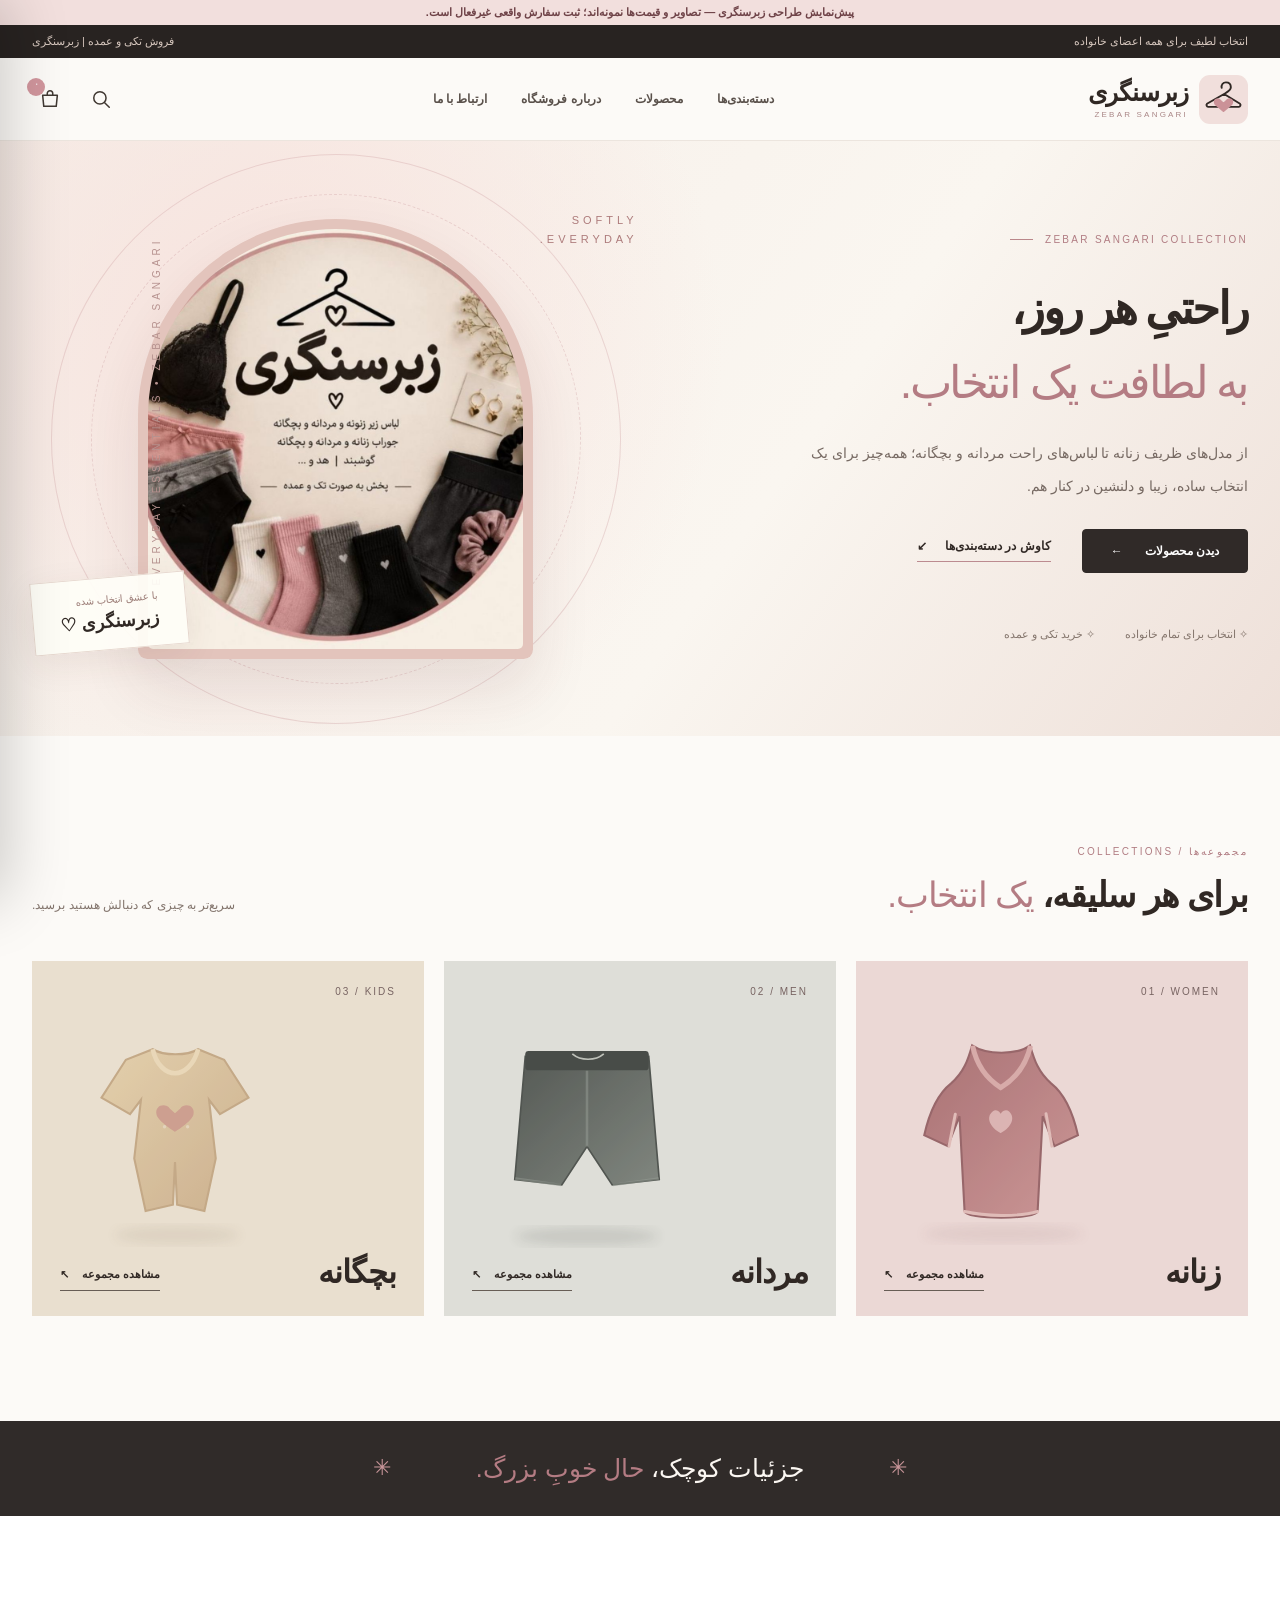
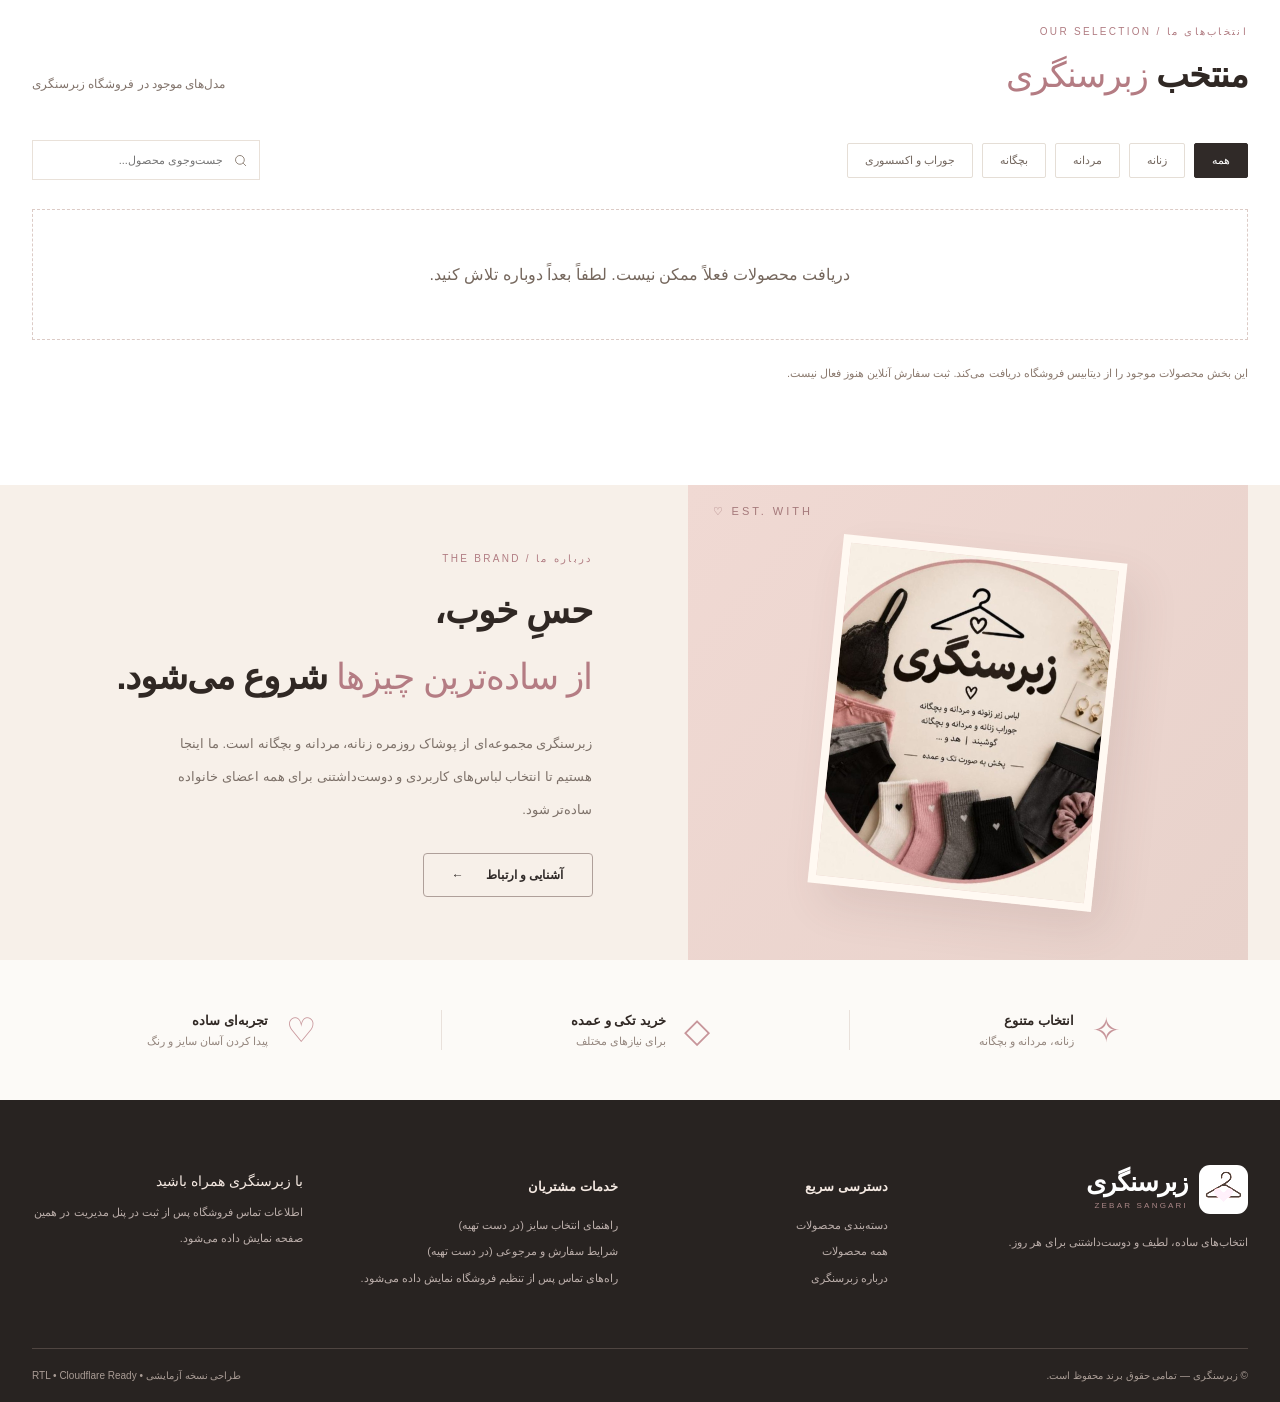
==== commit b2105efd: "feat(storefront): display editable phone WhatsApp and Telegram contact links" ====
--- a/site/index.html
+++ b/site/index.html
@@ -63,10 +63,10 @@
     <section class="features container"><div class="feature"><span>✧</span><div><h3>انتخاب متنوع</h3><p>زنانه، مردانه و بچگانه</p></div></div><div class="feature"><span>◇</span><div><h3>خرید تکی و عمده</h3><p>برای نیازهای مختلف</p></div></div><div class="feature"><span>♡</span><div><h3>تجربه‌ای ساده</h3><p>پیدا کردن آسان سایز و رنگ</p></div></div></section>
   </main>
 
-  <footer id="contact"><div class="container footer-layout"><div class="footer-brand"><a href="#top" class="brand"><img src="[data-uri]" alt=""/><span><strong>زبرسنگری</strong><small>ZEBAR SANGARI</small></span></a><p>انتخاب‌های ساده، لطیف و دوست‌داشتنی برای هر روز.</p></div><div><h3>دسترسی سریع</h3><a href="#categories">دسته‌بندی محصولات</a><a href="#products">همه محصولات</a><a href="#about">درباره زبرسنگری</a></div><div><h3>خدمات مشتریان</h3><span>راهنمای انتخاب سایز (در دست تهیه)</span><span>شرایط سفارش و مرجوعی (در دست تهیه)</span><span>راه‌های تماس (پس از تأیید فروشگاه)</span></div><div class="footer-cta"><span>با زبرسنگری همراه باشید</span><p>نسخه نهایی با اطلاعات تماس و شبکه‌های اجتماعی فروشگاه تکمیل می‌شود.</p></div></div><div class="container footer-bottom"><span>© زبرسنگری — تمامی حقوق برند محفوظ است.</span><span>طراحی نسخه آزمایشی • RTL • Cloudflare Ready</span></div></footer>
+  <footer id="contact"><div class="container footer-layout"><div class="footer-brand"><a href="#top" class="brand"><img src="[data-uri]" alt=""/><span><strong>زبرسنگری</strong><small>ZEBAR SANGARI</small></span></a><p>انتخاب‌های ساده، لطیف و دوست‌داشتنی برای هر روز.</p></div><div><h3>دسترسی سریع</h3><a href="#categories">دسته‌بندی محصولات</a><a href="#products">همه محصولات</a><a href="#about">درباره زبرسنگری</a></div><div><h3>خدمات مشتریان</h3><span>راهنمای انتخاب سایز (در دست تهیه)</span><span>شرایط سفارش و مرجوعی (در دست تهیه)</span><span id="contact-methods">راه‌های تماس پس از تنظیم فروشگاه نمایش داده می‌شود.</span></div><div class="footer-cta"><span>با زبرسنگری همراه باشید</span><p>اطلاعات تماس فروشگاه پس از ثبت در پنل مدیریت در همین صفحه نمایش داده می‌شود.</p></div></div><div class="container footer-bottom"><span>© زبرسنگری — تمامی حقوق برند محفوظ است.</span><span>طراحی نسخه آزمایشی • RTL • Cloudflare Ready</span></div></footer>
 
   <div class="overlay" id="overlay" hidden></div>
-  <aside id="cart-drawer" class="cart-drawer" aria-label="سبد خرید" aria-hidden="true"><div class="drawer-head"><div><small>YOUR BAG</small><h2>سبد خرید <span id="cart-count-title">(۰)</span></h2></div><button id="cart-close" class="close-btn" aria-label="بستن">×</button></div><div class="drawer-body" id="cart-items"></div><div class="drawer-footer"><div class="cart-total"><span>مجموع تقریبی</span><strong id="cart-total">۰ تومان</strong></div><p>نسخه نمایشی است؛ پرداخت و ثبت سفارش هنوز فعال نشده‌اند.</p><a id="checkout-link" class="btn btn-dark" href="/checkout.html" style="display:none">ادامه ثبت درخواست سفارش</a><button id="checkout-unavailable" class="btn btn-dark checkout-disabled" disabled>ثبت سفارش — غیرفعال</button></div></aside>
+  <aside id="cart-drawer" class="cart-drawer" aria-label="سبد خرید" aria-hidden="true"><div class="drawer-head"><div><small>YOUR BAG</small><h2>سبد خرید <span id="cart-count-title">(۰)</span></h2></div><button id="cart-close" class="close-btn" aria-label="بستن">×</button></div><div class="drawer-body" id="cart-items"></div><div class="drawer-footer"><div class="cart-total"><span>مجموع تقریبی</span><strong id="cart-total">۰ تومان</strong></div><p>پرداخت خودکار فعال نیست؛ سفارش و رسید به‌صورت دستی بررسی می‌شوند.</p><a id="checkout-link" class="btn btn-dark" href="/checkout.html" style="display:none">ادامه ثبت درخواست سفارش</a><button id="checkout-unavailable" class="btn btn-dark checkout-disabled" disabled>ثبت سفارش — غیرفعال</button></div></aside>
   <div class="product-modal" id="product-modal" role="dialog" aria-modal="true" aria-label="جزئیات محصول" aria-hidden="true"><button id="modal-close" class="close-btn modal-close" aria-label="بستن">×</button><div id="modal-content"></div></div>
   <div id="toast" class="toast" role="status" aria-live="polite"></div>
 <script>/* Zebar Sangari — shared local DEMO data. NOT a production persistence layer. */
@@ -152,6 +152,17 @@
 refreshCatalog();
 fetch('/api/shop-settings',{cache:'no-store'}).then(r=>r.ok?r.json():null).then(cfg=>{
   const link=document.getElementById('checkout-link'),disabled=document.getElementById('checkout-unavailable');
+  const contact=document.getElementById('contact-methods');
+  if(contact && cfg){
+    contact.replaceChildren();
+    const add=(label,href)=>{
+      const a=document.createElement('a');a.textContent=label;a.href=href;a.target='_blank';a.rel='noopener noreferrer';a.style.display='block';contact.append(a);
+    };
+    if(cfg.phone)add('تلفن: '+cfg.phone,'tel:'+cfg.phone);
+    if(cfg.whatsapp)add('واتساپ فروشگاه','https://wa.me/'+cfg.whatsapp);
+    if(cfg.telegram)add('تلگرام فروشگاه','https://t.me/'+cfg.telegram);
+    if(!contact.children.length)contact.textContent='راه‌های تماس هنوز ثبت نشده‌اند.';
+  }
   if(cfg?.ordersEnabled){link.style.display='inline-flex';disabled.style.display='none';}
   else {link.style.display='none';disabled.style.display='inline-flex';}
 }).catch(()=>{});
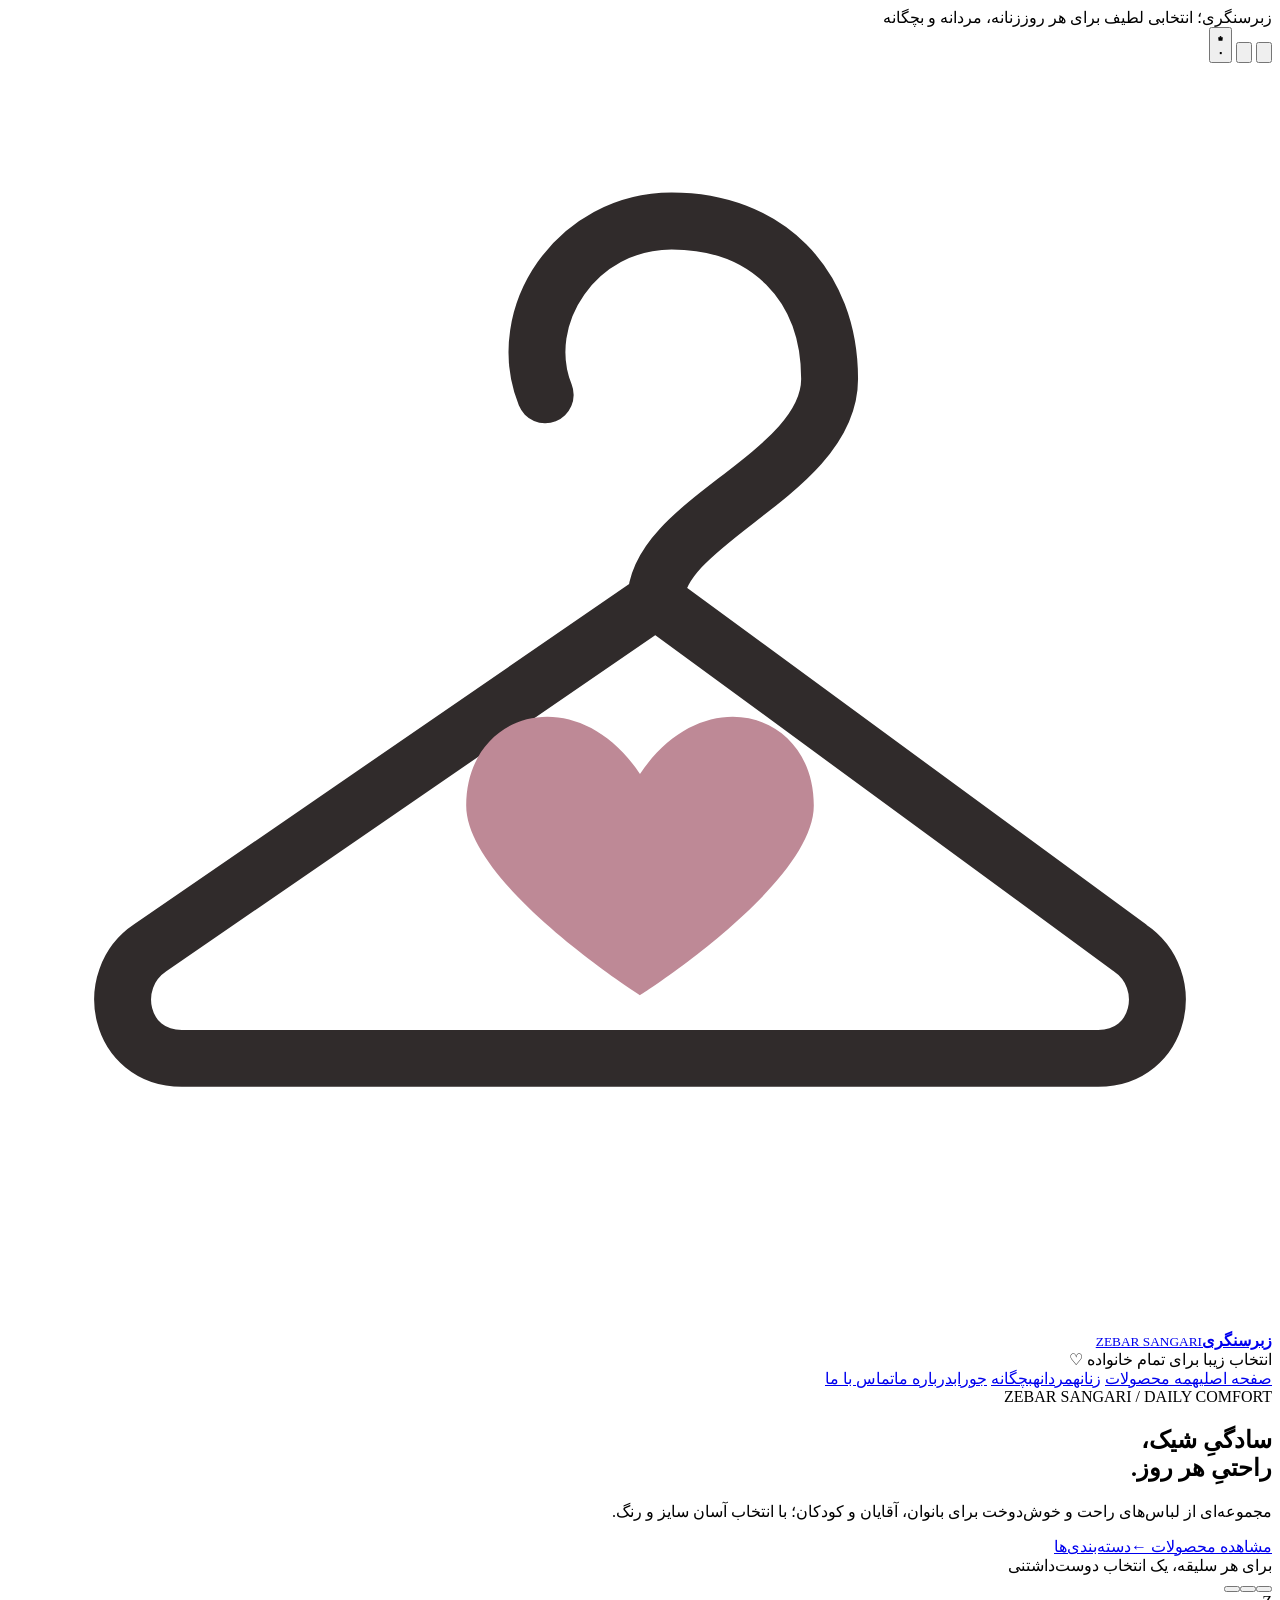
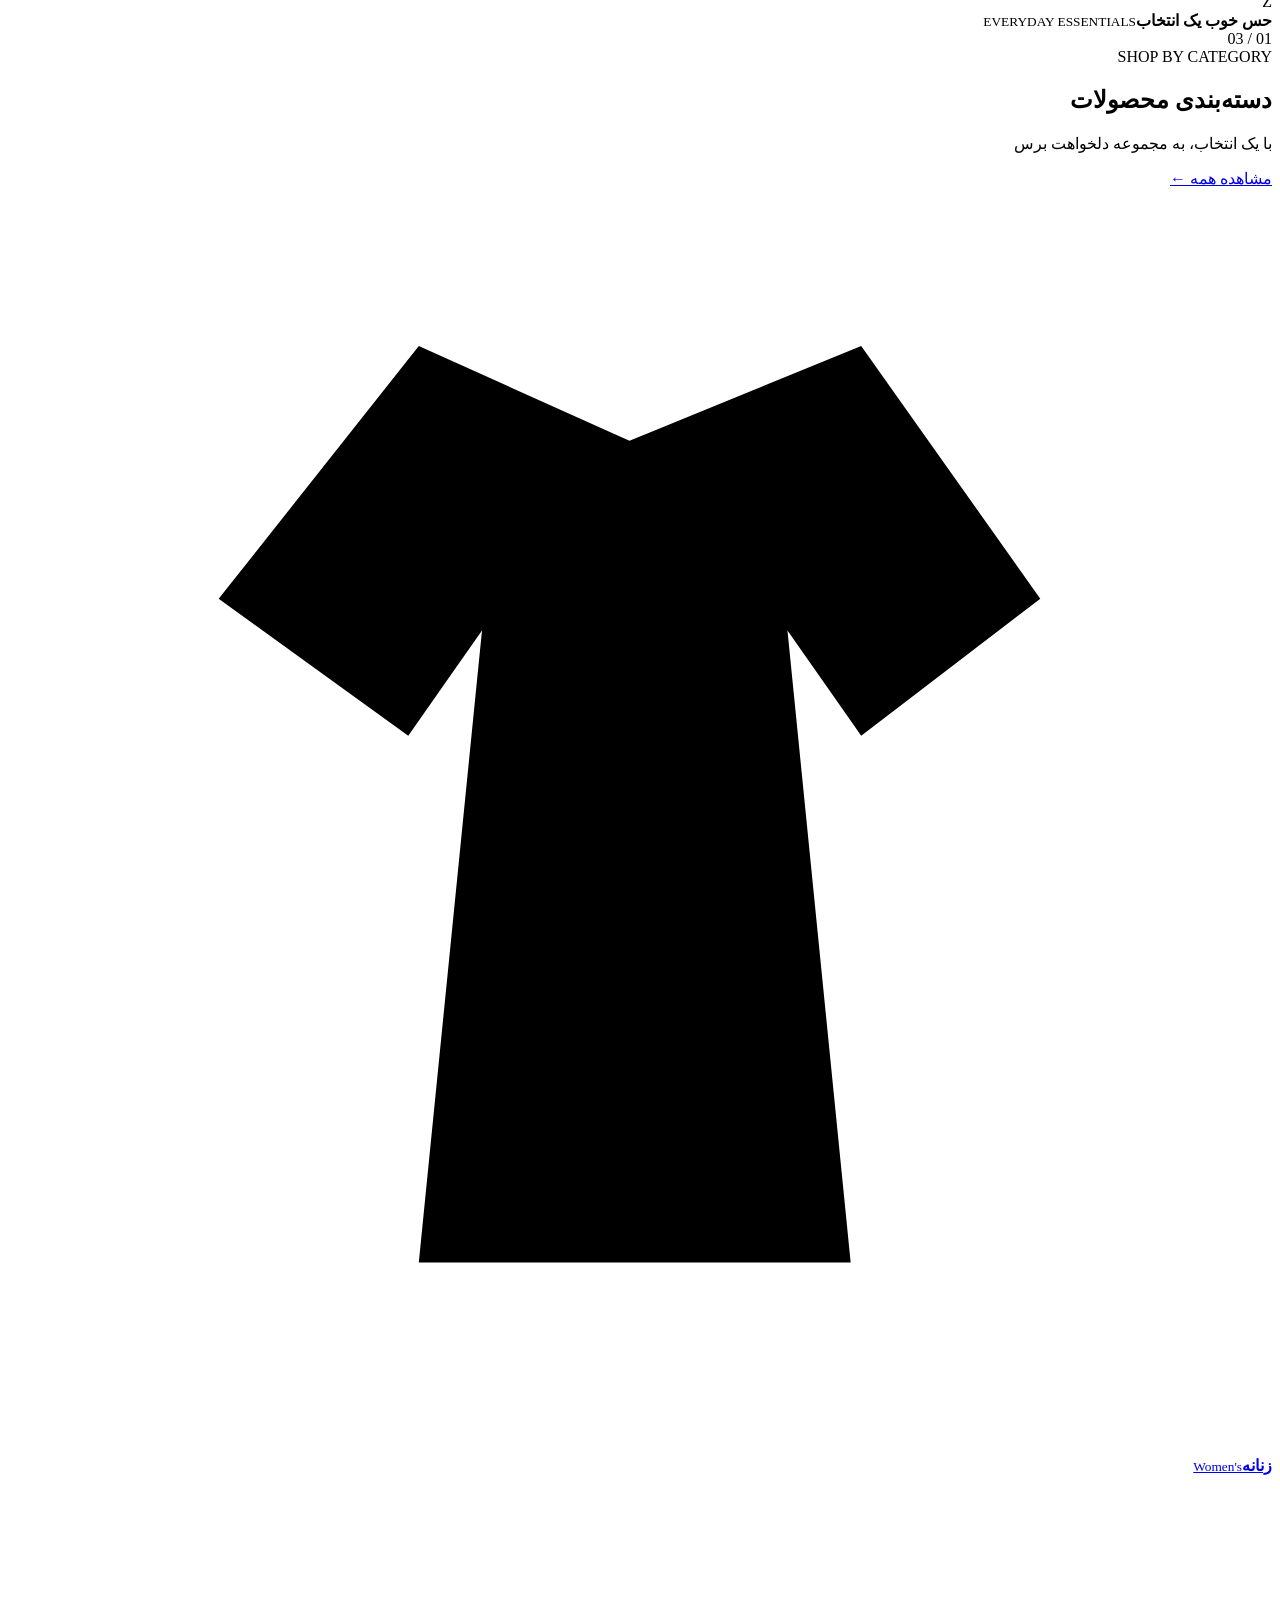
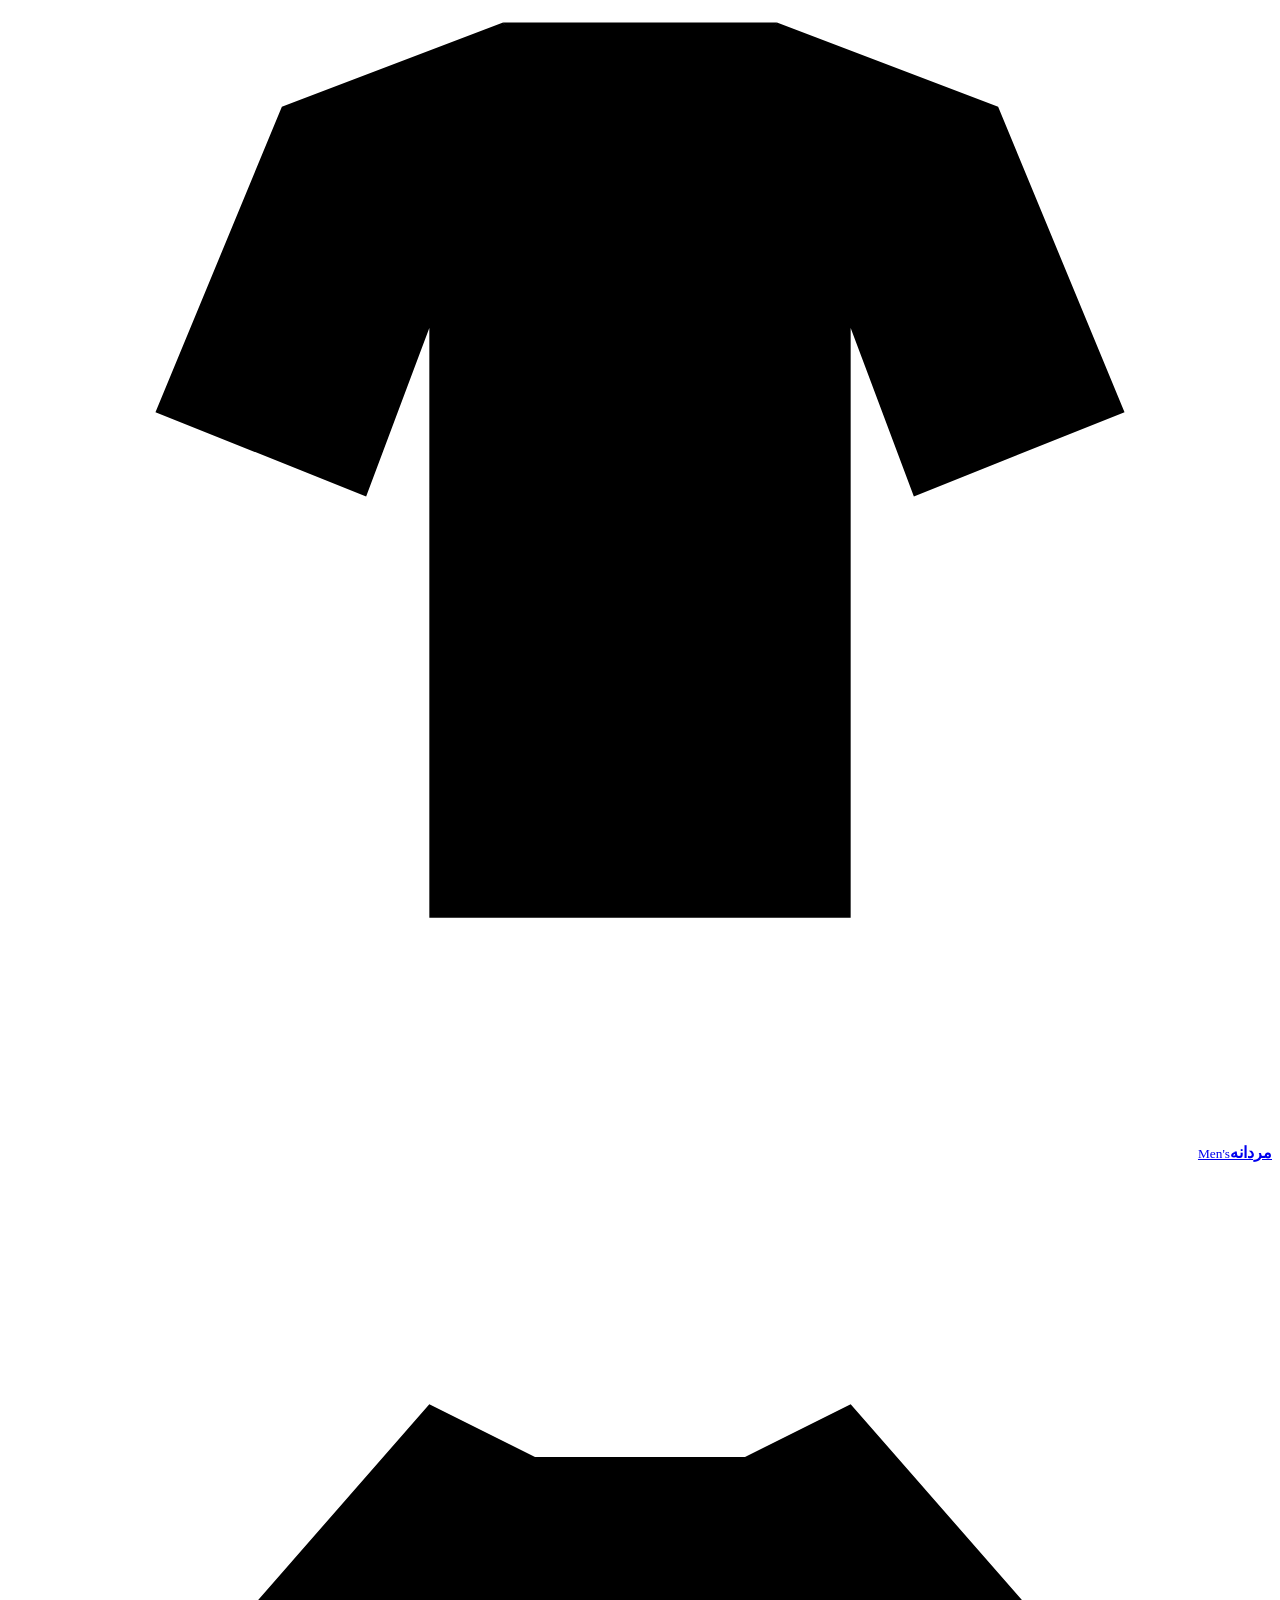
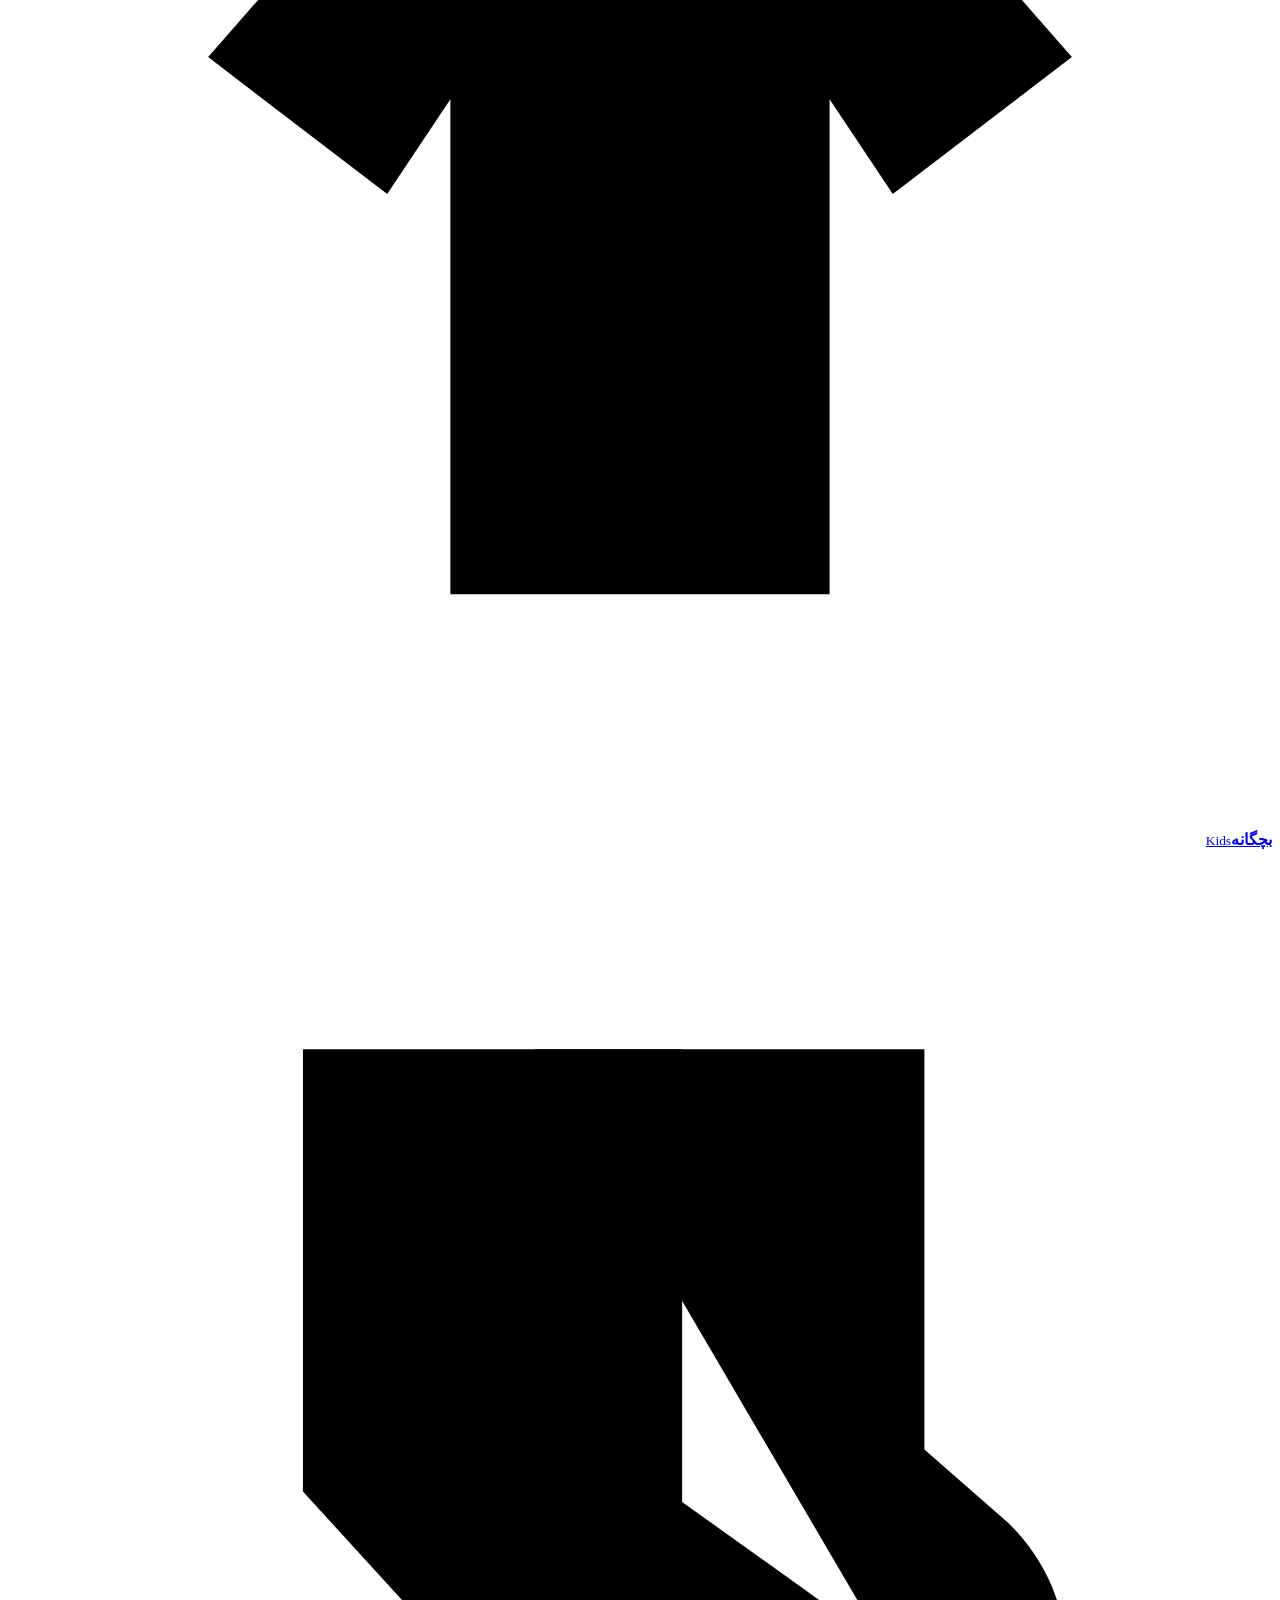
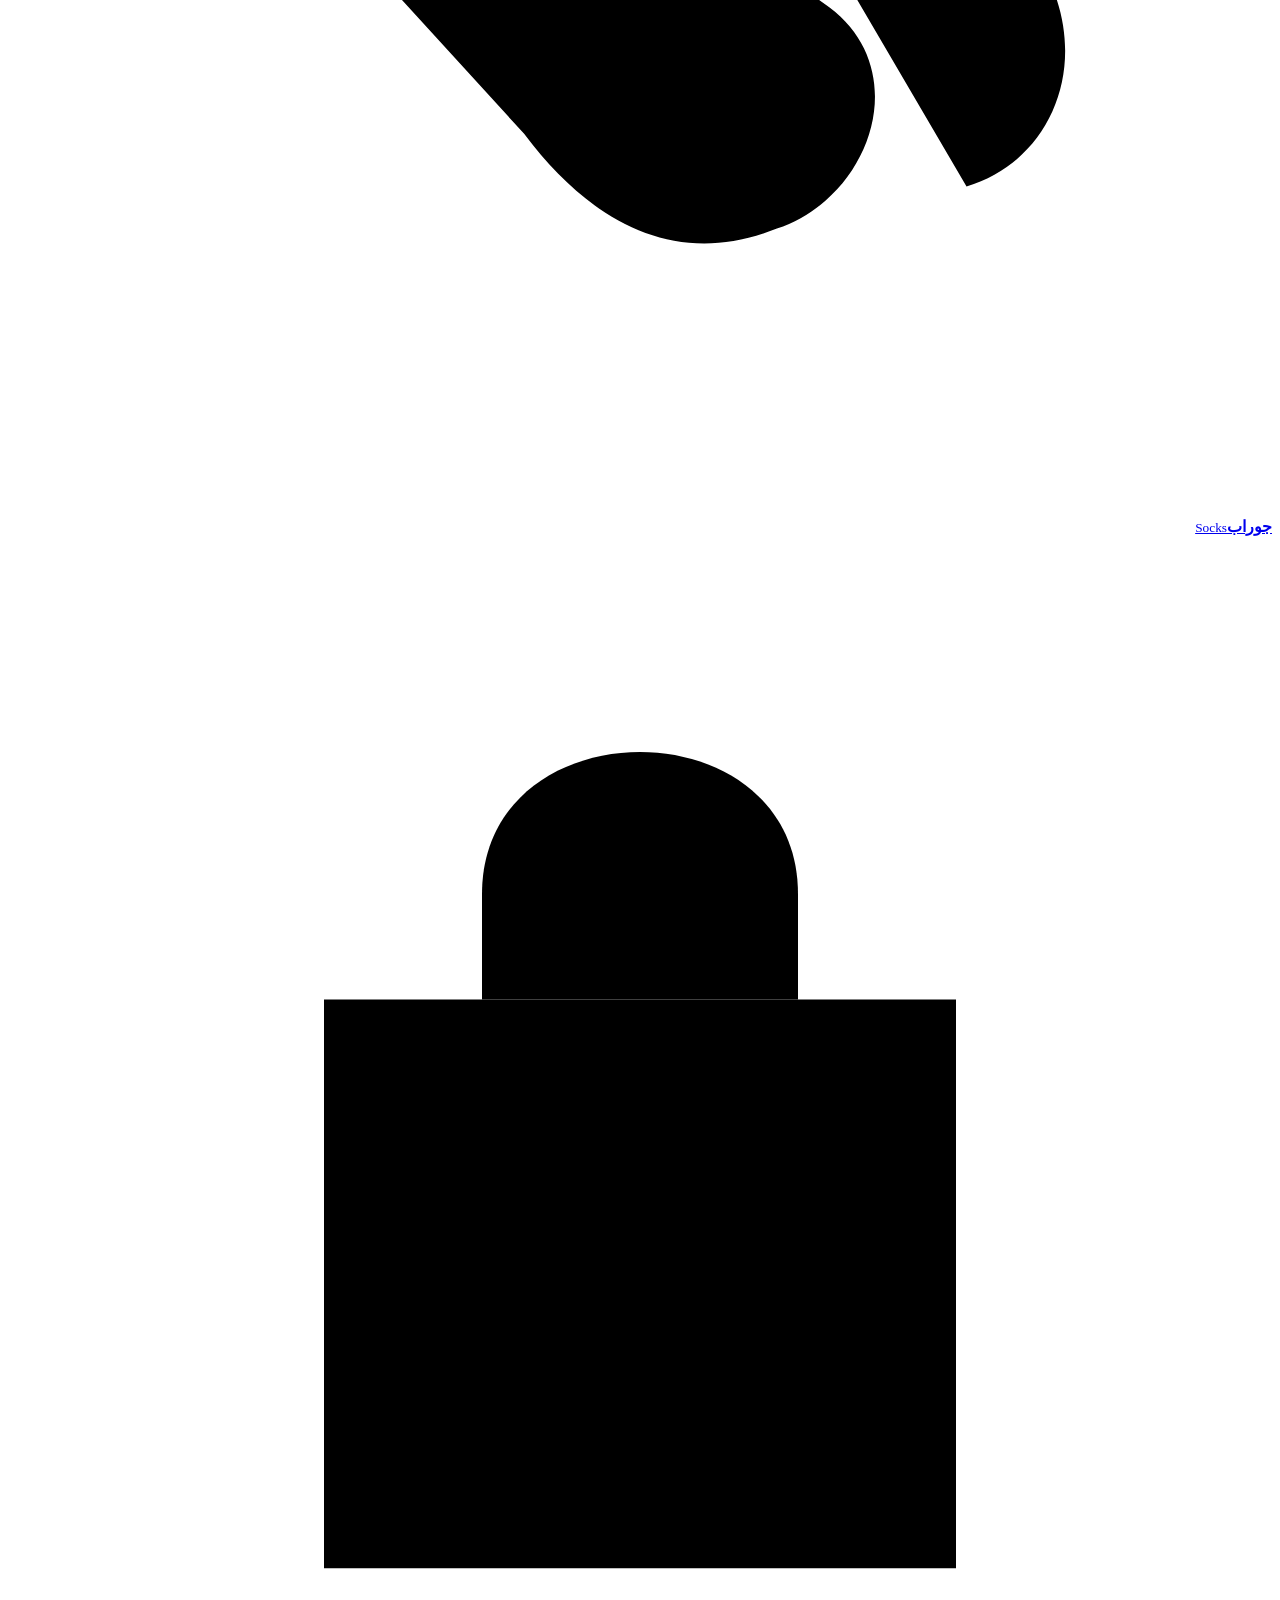
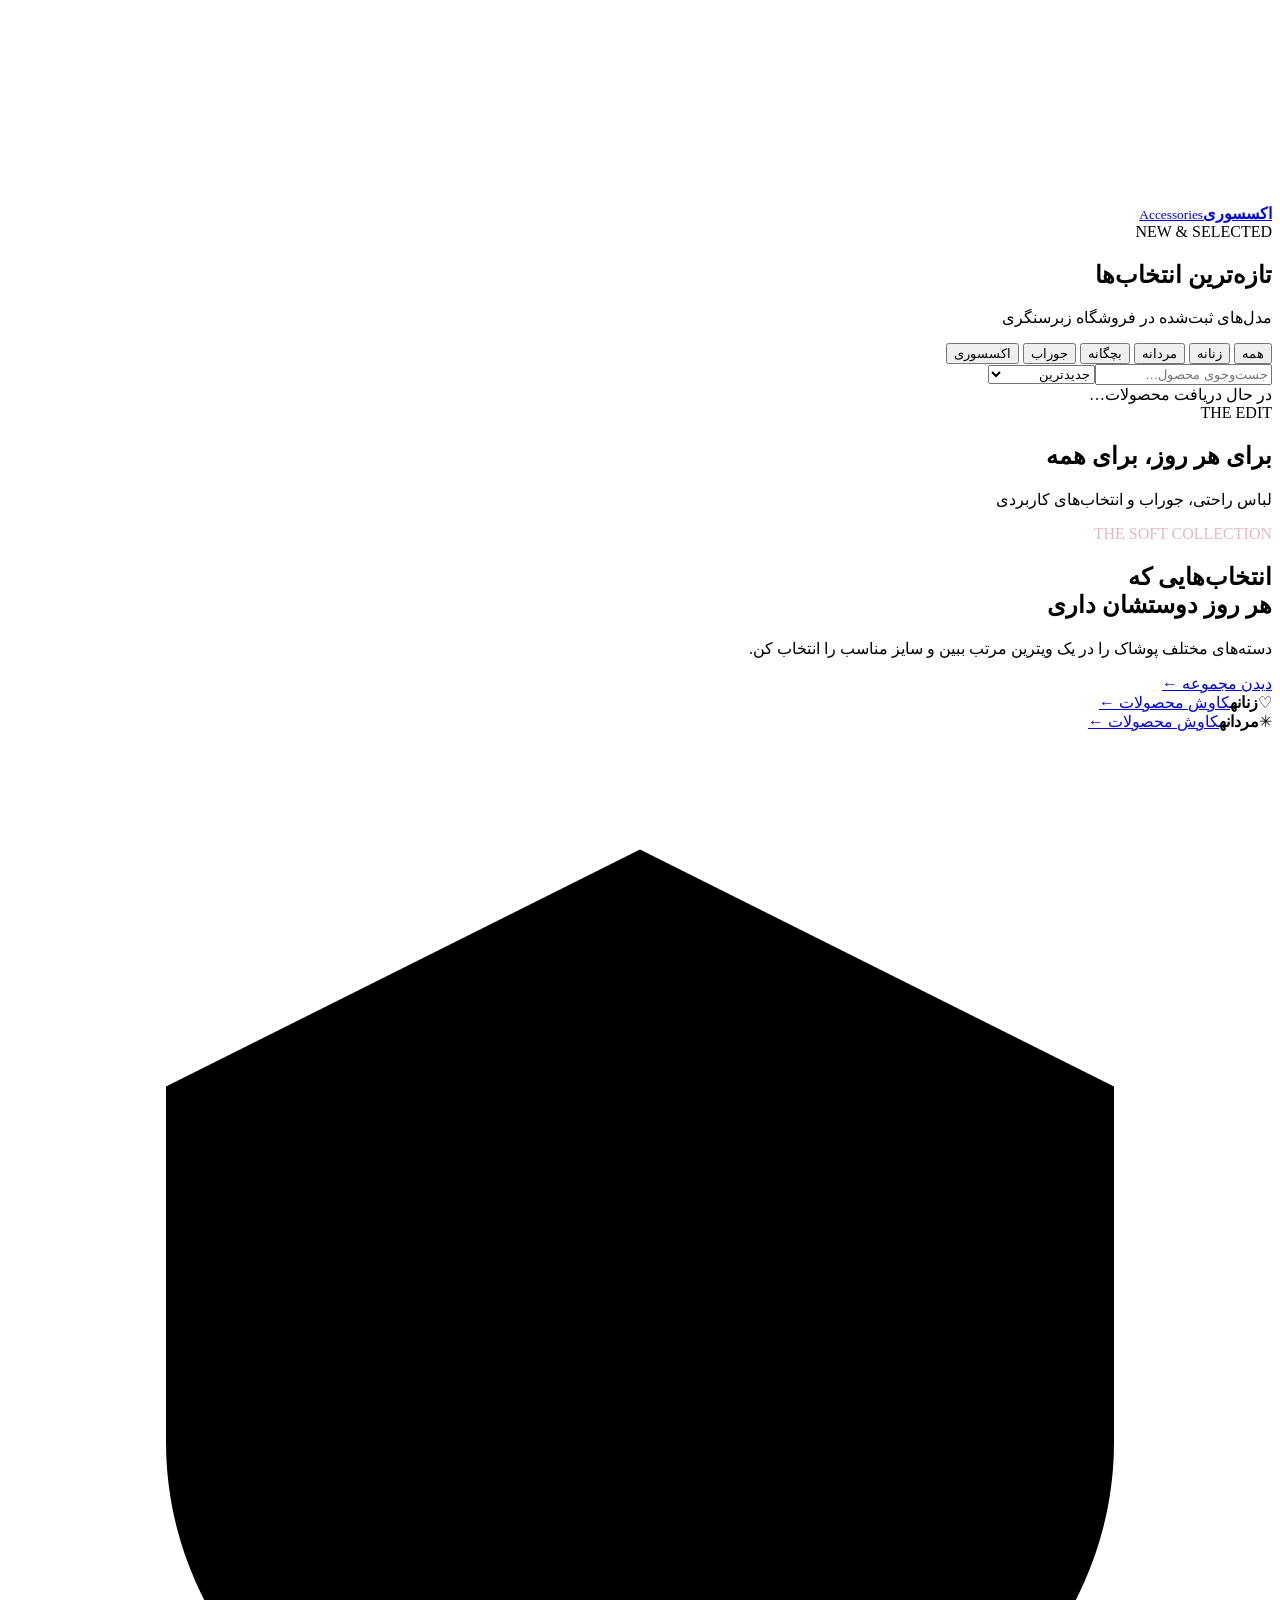
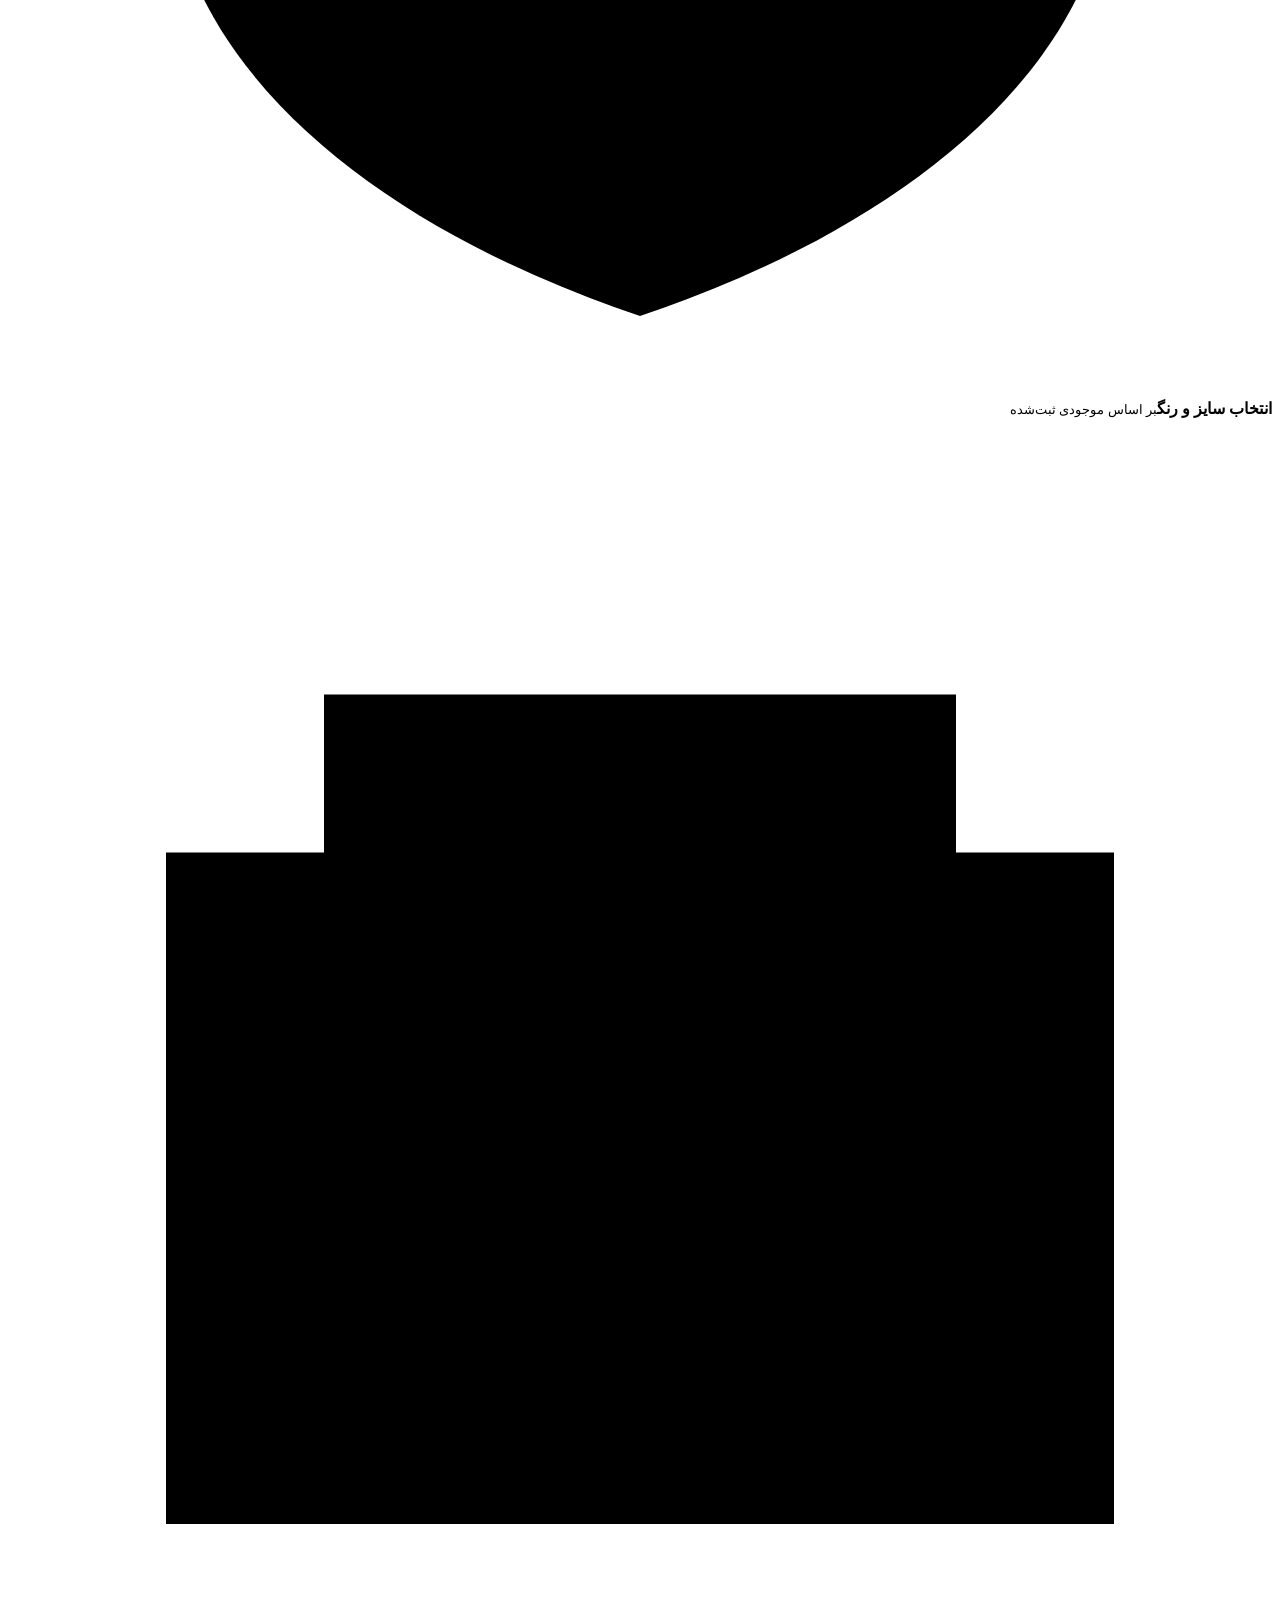
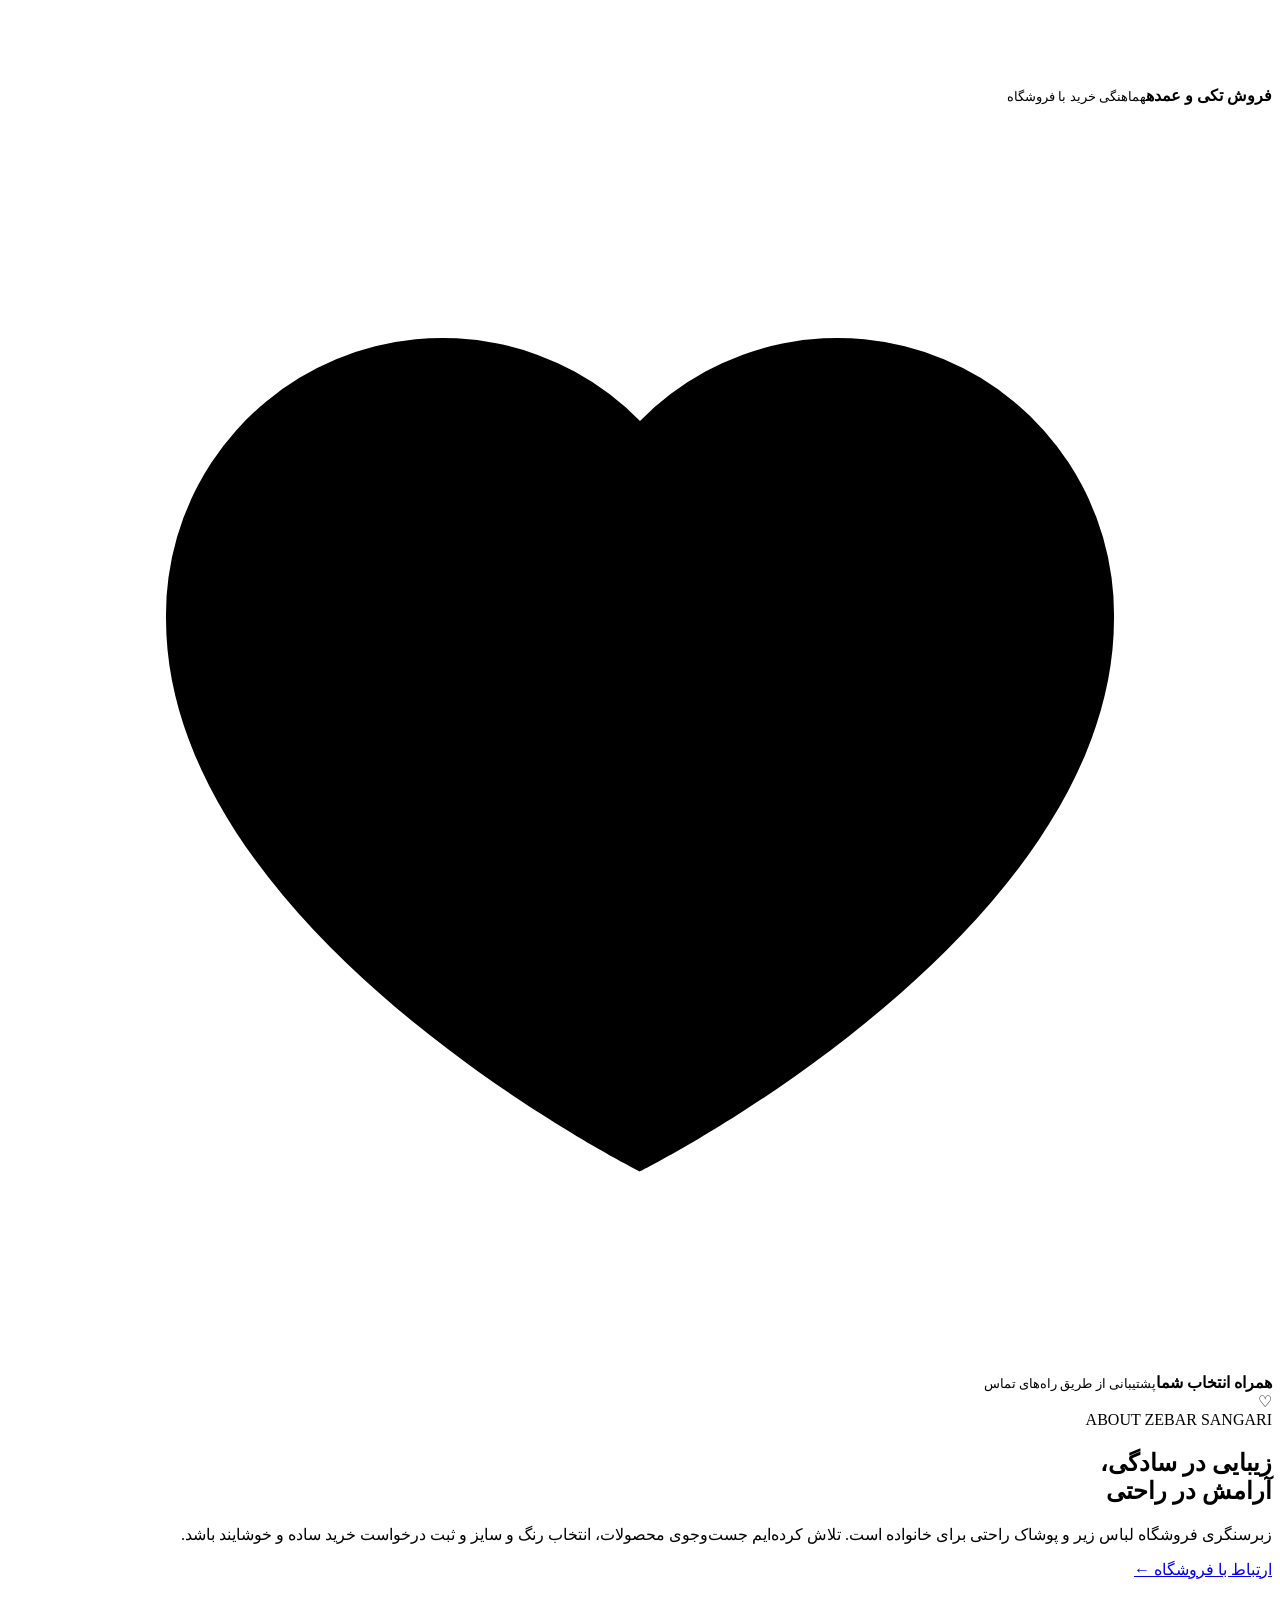
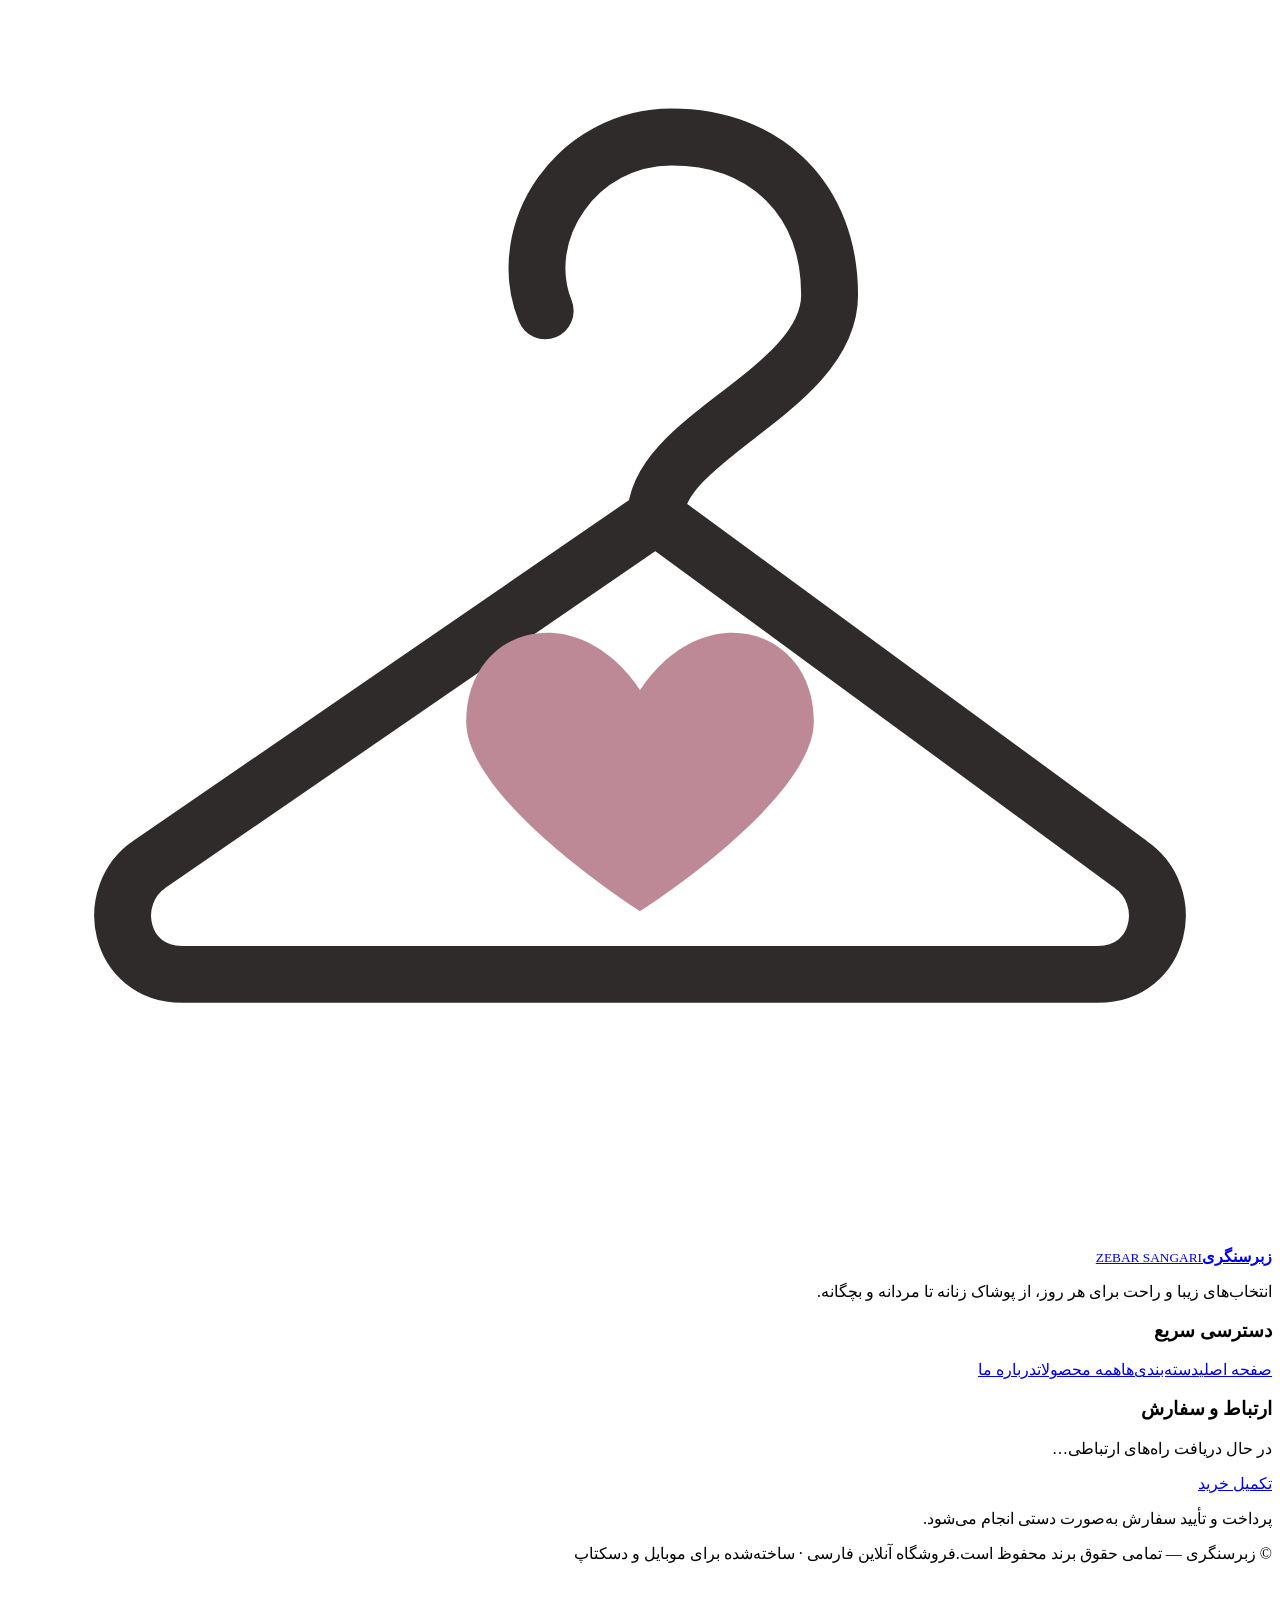
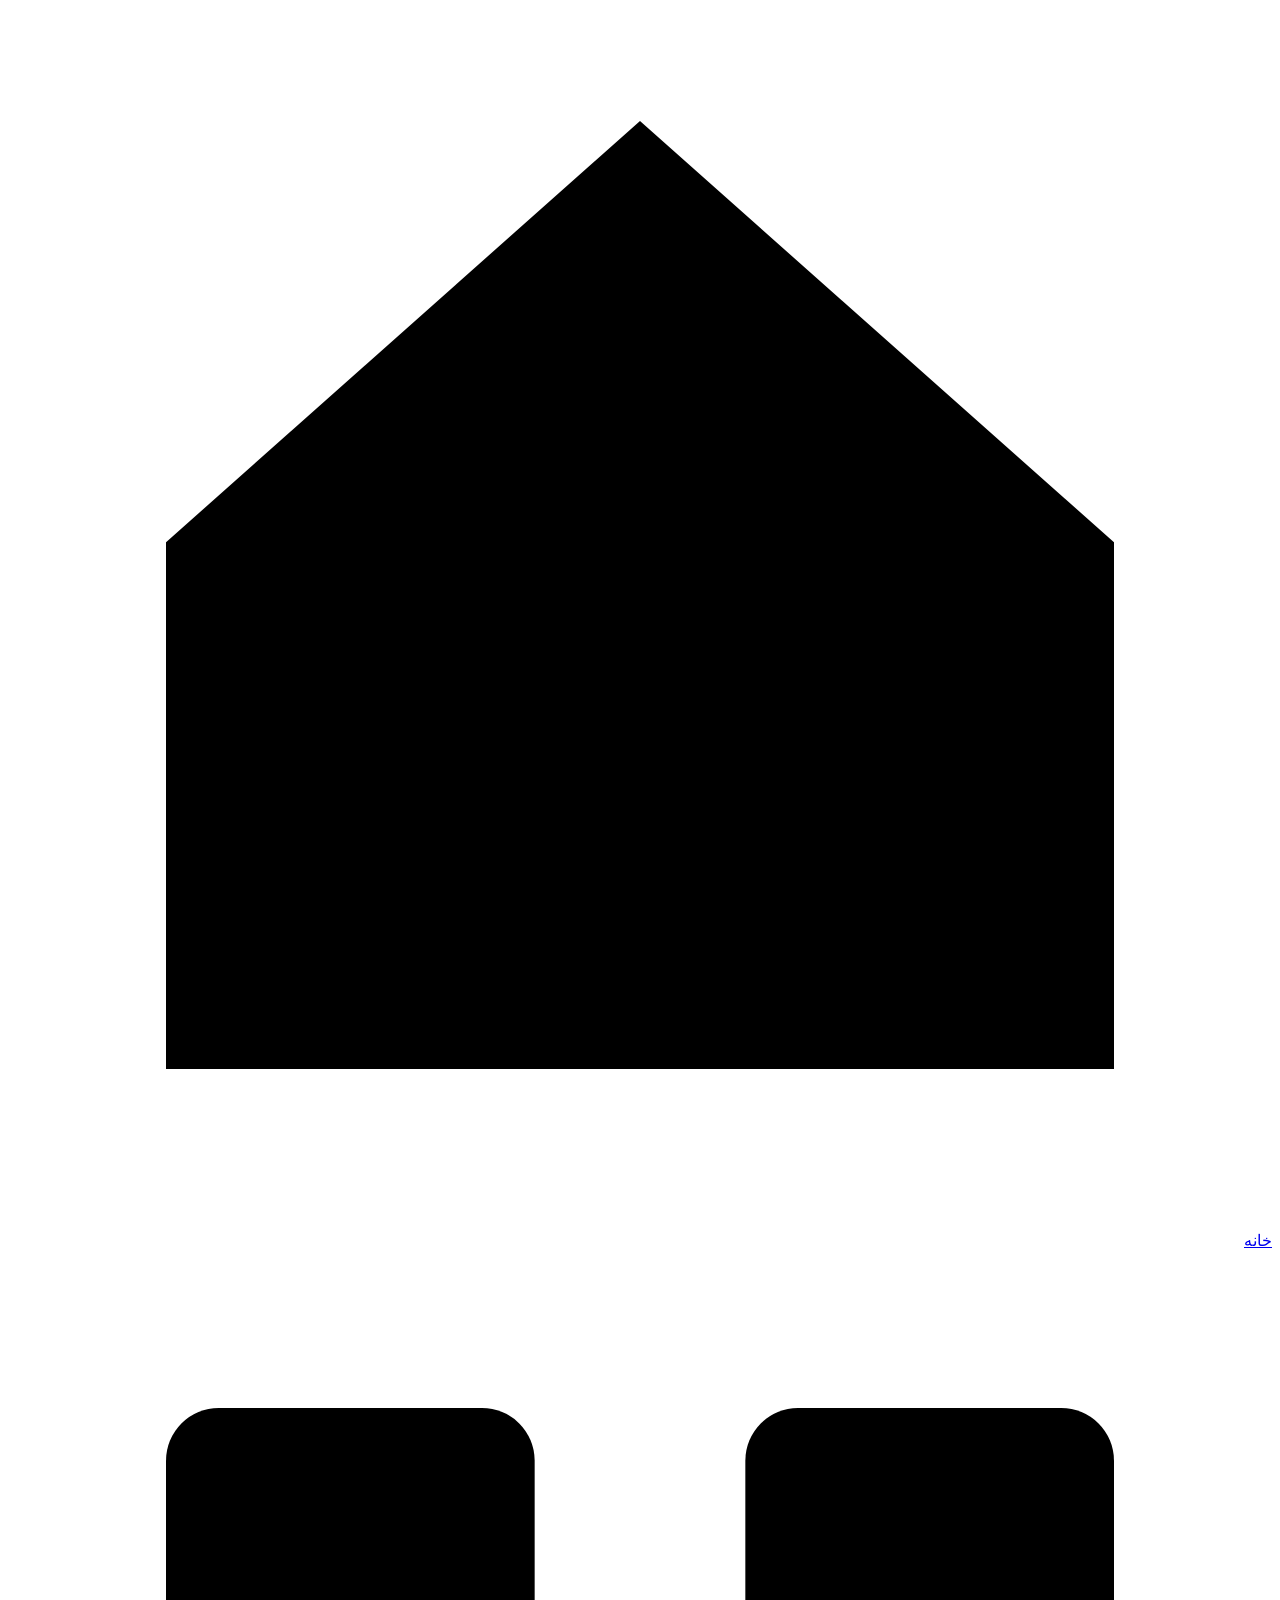
==== commit e9d4e92a: "feat(storefront): rebuild original luxury editorial shop layout, remove giant inline demo assets" ====
--- a/site/index.html
+++ b/site/index.html
@@ -1,171 +1,106 @@
 <!doctype html>
-<html lang="fa" dir="rtl">
-<head>
-  <meta charset="utf-8" />
-  <meta name="viewport" content="width=device-width, initial-scale=1" />
-  <meta name="theme-color" content="#f8f4ef" />
-  <meta name="description" content="فروشگاه زبرسنگری، مجموعه‌ای از لباس زیر زنانه، مردانه و بچگانه؛ انتخابی برای راحتی و سلیقه هر روز." />
-  <title>فروشگاه زبرسنگری | لباس زیر زنانه، مردانه و بچگانه</title>
-  <link rel="icon" type="image/svg+xml" href="[data-uri]" />
-  <style>:root{--paper:#fcfaf7;--cream:#f7f1e9;--rose:#ca9196;--rose-dark:#aa7279;--ink:#302824;--muted:#81736c;--border:#e8dfd8;--soft:#f6eee8;--white:#fff;--font: 'Vazirmatn','Noto Sans Arabic','Tahoma',sans-serif}
-*{box-sizing:border-box}html{scroll-behavior:smooth;scroll-padding-top:90px}body{margin:0;background:var(--paper);font-family:var(--font);color:var(--ink);-webkit-font-smoothing:antialiased}button,input,select{font:inherit}a{text-decoration:none;color:inherit}button{cursor:pointer}img{max-width:100%;display:block}h1,h2,h3,p{margin-top:0}svg{display:block}.container{width:min(1220px,calc(100% - 64px));margin:auto}.demo-ribbon{background:#f2dfdd;color:#6f4348;text-align:center;font-size:11px;padding:6px 12px;font-weight:600}.topline{background:#282321;color:#d5c6bd;font-size:11px}.topbar{display:flex;align-items:center;justify-content:space-between;min-height:33px}.header{position:sticky;top:0;background:#fcfaf7f2;z-index:20;border-bottom:1px solid #ece5de;backdrop-filter:blur(18px)}.header-inner{height:82px;display:flex;align-items:center;justify-content:space-between;gap:28px}.brand{display:flex;align-items:center;gap:11px}.brand img{width:49px;height:49px}.brand span{display:flex;flex-direction:column;line-height:1.3}.brand strong{font-size:25px;font-weight:800;letter-spacing:-1.2px}.brand small{font:8px/1.6 Arial,sans-serif;letter-spacing:2.2px;color:#aa8787;direction:ltr;text-align:right}.desktop-nav{display:flex;gap:34px;font-size:12px;font-weight:600;color:#5a514b}.desktop-nav a:hover{color:var(--rose-dark)}.header-actions{display:flex;gap:15px}.iconbtn{width:36px;height:36px;border:0;background:transparent;color:#403832;position:relative;display:grid;place-items:center}.iconbtn svg{width:22px;height:22px;fill:none;stroke:currentColor;stroke-width:1.65;stroke-linecap:round;stroke-linejoin:round}.cart-trigger b{position:absolute;top:-3px;left:-5px;background:#d1969d;color:#fff;border-radius:50%;min-width:18px;height:18px;line-height:18px;font:10px Arial;text-align:center}.menu-trigger{display:none}.mobile-nav{display:none}
-.hero-section{overflow:hidden;background:radial-gradient(circle at 21% 34%,#f7e2dd 0%,transparent 42%),linear-gradient(125deg,#f6eee8 0%,#faf6f0 60%,#eee0d9 100%)}.hero{display:grid;grid-template-columns:1fr 1.06fr;align-items:center;min-height:595px;gap:35px}.hero-copy{padding:50px 0 60px}.eyebrow,.section-kicker,.admin-overline{font:10px/1.6 Arial,sans-serif;color:#b17d83;letter-spacing:2.3px;direction:ltr;display:inline-flex;align-items:center;gap:12px}.eyebrow-dot{width:23px;height:1px;background:#ba878a}.hero-copy h1{font-size:clamp(35px,3.5vw,61px);line-height:1.65;letter-spacing:-2.5px;font-weight:700;margin:24px 0 18px}.hero-copy h1 em,.section-intro h2 em,.statement em,.story-copy h2 em{font-style:normal;color:#b47c83;font-weight:500}.hero-copy>p{font-size:14px;line-height:2.3;max-width:460px;color:#766962;margin-bottom:27px}.hero-buttons{display:flex;align-items:center;gap:31px}.btn{border-radius:4px;padding:14px 28px;display:inline-flex;gap:22px;align-items:center;justify-content:center;font-size:12px;font-weight:700;border:1px solid transparent;transition:.2s}.btn:hover{transform:translateY(-2px)}.btn-dark{background:#302a28;color:white;border-color:#302a28}.btn-outline{background:transparent;color:#302a28;border-color:#afa09a}.text-link{font-size:12px;font-weight:700;border-bottom:1px solid #bc8b90;padding-bottom:8px;display:inline-flex;gap:18px}.hero-points{display:flex;flex-wrap:wrap;gap:30px;margin-top:55px;font-size:11px;color:#85766d}.hero-art{position:relative;min-height:595px;display:grid;place-items:center}.art-orbit{position:absolute;border:1px solid #cb9ba055;border-radius:100%;width:570px;height:570px;transform:rotate(15deg)}.orbit-2{width:490px;height:490px;transform:rotate(-25deg);border-style:dashed}.poster-frame{width:395px;height:440px;border-radius:210px 210px 10px 10px;background:#e3c4bc;padding:10px;box-shadow:0 30px 60px #4d24231b;overflow:hidden;z-index:2;position:relative}.poster-frame img{width:100%;height:100%;object-fit:cover;border-radius:220px 220px 6px 6px}.art-word{position:absolute;top:70px;right:2px;font:11px/1.7 Arial;letter-spacing:4px;color:#ad7b7b;z-index:2}.art-tag{position:absolute;bottom:86px;left:0;background:#fffef8ed;border:1px solid #e6d7ce;box-shadow:0 10px 35px #49312714;padding:16px 27px;display:flex;flex-direction:column;gap:6px;transform:rotate(-5deg);z-index:3}.art-tag span{font-size:10px;color:#9d7e78}.art-tag strong{font-size:18px}.vertical-text{position:absolute;left:-50px;top:265px;font:10px Arial;letter-spacing:4px;transform:rotate(-90deg);color:#b6928f;z-index:2}
-.section{padding:105px 0}.section-intro{display:flex;justify-content:space-between;align-items:end;gap:20px;margin-bottom:39px}.section-intro h2{font-size:35px;line-height:1.5;letter-spacing:-1.2px;margin:9px 0 0}.section-intro>p{font-size:12px;color:#82746c;margin:0 0 10px}.category-grid{display:grid;grid-template-columns:repeat(3,1fr);gap:20px}.cat-card{height:355px;position:relative;display:flex;flex-direction:column;justify-content:space-between;padding:25px 28px;overflow:hidden;transition:transform .25s}.cat-card:hover{transform:translateY(-5px)}.cat-women{background:#ebd8d5}.cat-men{background:#deded8}.cat-kids{background:#e9dfcf}.cat-card img{position:absolute;width:83%;height:83%;object-fit:contain;left:-5%;top:5%;mix-blend-mode:multiply;opacity:.83;transition:transform .35s}.cat-card:hover img{transform:scale(1.05)}.cat-index{z-index:1;direction:ltr;text-align:right;font:10px Arial;letter-spacing:2px;color:#786462}.cat-bottom{z-index:2;display:flex;align-items:end;justify-content:space-between}.cat-bottom h3{font-size:32px;margin:0;letter-spacing:-1px}.cat-bottom span{font-size:11px;border-bottom:1px solid #675d55;padding-bottom:9px;font-weight:700}.cat-bottom b{margin-right:10px}.statement{background:#302b29;color:#fbf7f2;padding:33px 0}.statement-inner{display:flex;align-items:center;justify-content:center;gap:85px}.statement p{font-size:25px;font-weight:500;margin:0}.statement-inner>span{color:#c89599;font-size:22px}
-.products-section{background:#fff}.product-tools{display:flex;align-items:center;justify-content:space-between;gap:16px;margin-bottom:29px}.filter-tabs{display:flex;gap:9px;flex-wrap:wrap}.filter{border:1px solid #e5ded6;background:#fff;color:#73675f;border-radius:2px;padding:10px 17px;font-size:11px}.filter.active,.filter:hover{background:#302a28;border-color:#302a28;color:#fff}.search-box{display:flex;align-items:center;gap:8px;border:1px solid #e9e1d9;padding:0 11px;width:228px;height:40px}.search-box svg{width:17px;height:17px;fill:none;stroke:#8b7e74;stroke-width:1.5}.search-box input{border:0;outline:0;background:transparent;width:100%;font-size:11px}.products-grid{display:grid;grid-template-columns:repeat(4,minmax(0,1fr));gap:27px 19px}.product-card{min-width:0}.product-cover{position:relative;background:#f8f3ef;aspect-ratio:4/4.6;overflow:hidden}.product-cover img{height:100%;width:100%;object-fit:cover;transition:transform .4s}.product-card:hover .product-cover img{transform:scale(1.06)}.tag-sale{position:absolute;right:12px;top:12px;background:#fefcf8;color:#aa727a;padding:6px 11px;font-size:10px}.quick-add{position:absolute;left:14px;bottom:14px;right:14px;opacity:0;transform:translateY(10px);transition:.2s;border:0;background:#ffffffed;padding:12px;font-size:11px;font-weight:700;color:#332b28}.product-card:hover .quick-add,.quick-add:focus-visible{opacity:1;transform:none}.product-info{padding:13px 2px 0}.product-info small{font-size:10px;color:#a4847f}.product-info h3{font-size:13px;font-weight:600;margin:7px 0;line-height:1.65}.prices{display:flex;gap:10px;align-items:center;flex-wrap:wrap}.price{font-size:12px;font-weight:700}.old-price{text-decoration:line-through;color:#aa9c94;font-size:10px}.empty-results{grid-column:1/-1;border:1px dashed #dccbc6;padding:55px 20px;text-align:center;color:#75675d}.note-catalog{margin:27px 0 0;font-size:11px;color:#8c7b70}.note-catalog a{color:#ae787f;text-decoration:underline}
-.brand-story{background:#f7f0e9;overflow:hidden}.story-layout{display:grid;grid-template-columns:1fr 1fr;min-height:475px;gap:95px;align-items:center}.story-visual{height:475px;position:relative;display:flex;align-items:center;justify-content:center;background:linear-gradient(130deg,#f0d9d3,#e8d2cb)}.story-inset{width:285px;height:350px;border:8px solid #fff9f2;box-shadow:15px 19px 44px #60413c1c;overflow:hidden;transform:rotate(6deg)}.story-inset img{width:100%;height:100%;object-fit:cover}.story-number{position:absolute;top:20px;left:25px;font:11px Arial;letter-spacing:3px;color:#a5797b}.story-copy{padding:45px 0}.story-copy h2{font-size:36px;line-height:1.85;margin:11px 0 16px;letter-spacing:-1px}.story-copy>p{font-size:13px;line-height:2.55;color:#7d7169;margin-bottom:27px;max-width:430px}.features{display:grid;grid-template-columns:repeat(3,1fr);padding-top:50px;padding-bottom:50px;gap:10px}.feature{display:flex;align-items:center;gap:18px;justify-content:center;border-left:1px solid #e9e1db}.feature:last-child{border:0}.feature>span{font-size:34px;color:#c7959a}.feature h3{font-size:13px;margin:0 0 7px}.feature p{font-size:11px;color:#94867e;margin:0}footer{background:#282321;color:#f4e9e2}.footer-layout{display:grid;grid-template-columns:1.4fr 1fr 1.2fr 1.2fr;gap:44px;padding-top:65px;padding-bottom:57px}.footer-brand .brand img{filter:brightness(1.65)}.footer-brand .brand strong{color:#fff;font-size:26px}.footer-brand p,.footer-layout>div>a:not(.brand),.footer-layout>div>span,.footer-cta p{display:block;color:#bbaeaa;font-size:11px;line-height:2.4;max-width:280px}.footer-brand p{margin-top:15px}.footer-layout h3{font-size:13px;margin:14px 0 18px}.footer-cta>span{font-size:14px!important;color:#f5e9e2!important}.footer-bottom{display:flex;justify-content:space-between;gap:10px;padding:21px 0;border-top:1px solid #4f4541;color:#a99c95;font-size:10px}
-.overlay{position:fixed;inset:0;background:#1c1614a6;z-index:35;backdrop-filter:blur(3px)}.cart-drawer{position:fixed;z-index:36;top:0;bottom:0;left:0;width:min(430px,100%);background:#fdfbf7;display:flex;flex-direction:column;transform:translateX(-101%);transition:.3s;box-shadow:10px 0 60px #0003}.cart-drawer.open{transform:translateX(0)}.drawer-head{display:flex;justify-content:space-between;align-items:center;border-bottom:1px solid var(--border);padding:27px}.drawer-head small{font:9px Arial;letter-spacing:2px;color:#b28887}.drawer-head h2{font-size:22px;margin:7px 0 0}.close-btn{font-size:30px;border:0;background:transparent;line-height:1;color:#534844}.drawer-body{padding:24px;overflow-y:auto;flex:1}.drawer-footer{padding:25px;border-top:1px solid var(--border)}.drawer-footer>p{font-size:10px;color:#9c7875}.cart-total{display:flex;justify-content:space-between;align-items:center;margin-bottom:12px}.cart-total span{font-size:12px}.cart-total strong{font-size:17px}.checkout-disabled{width:100%;cursor:not-allowed;opacity:.55}.cart-item{display:flex;gap:15px;border-bottom:1px solid #eee5df;padding:16px 0}.cart-item img{width:82px;height:96px;object-fit:cover;background:#f3ede7}.cart-item h3{font-size:13px;margin:0 0 8px}.cart-item small{font-size:10px;color:#947e74}.cart-item strong{font-size:12px;display:block;margin-top:7px}.qty-controls{display:flex;align-items:center;gap:11px;margin-top:10px}.qty-controls button{background:#fff;border:1px solid #ddd3cb;width:25px;height:25px}.remove{color:#b77980;font-size:11px;border:0;background:none}.cart-empty{text-align:center;color:#8c7b70;padding:80px 0}.cart-empty>span{font-size:45px}.product-modal{position:fixed;z-index:40;top:50%;left:50%;width:min(760px,calc(100% - 30px));max-height:calc(100vh - 30px);overflow-y:auto;background:#fcfaf7;transform:translate(-50%,-45%) scale(.97);opacity:0;pointer-events:none;transition:.2s;box-shadow:0 20px 70px #0003}.product-modal.open{transform:translate(-50%,-50%) scale(1);opacity:1;pointer-events:auto}.modal-close{position:absolute;top:14px;left:16px;z-index:2}.modal-grid{display:grid;grid-template-columns:1fr 1fr;gap:27px;padding:35px}.modal-grid>img{height:380px;width:100%;object-fit:cover;background:#f4edeb}.modal-details{padding:26px 0}.modal-details small{font-size:10px;color:#b17d83}.modal-details h2{font-size:25px;margin:16px 0}.modal-details p{font-size:12px;color:#84746c;line-height:2}.variant-group{margin:20px 0}.variant-group>span{font-size:12px;font-weight:700;display:block;margin-bottom:10px}.variant-options{display:flex;gap:8px;flex-wrap:wrap}.variant-options button{background:white;border:1px solid #e5d9d0;padding:8px 13px;font-size:11px}.variant-options button.selected{border-color:#ad8080;background:#f1e3df}.modal-add{width:100%;margin-top:13px}.toast{position:fixed;z-index:55;bottom:20px;right:50%;transform:translateX(50%) translateY(100px);opacity:0;background:#302a28;color:#fff;padding:13px 21px;font-size:12px;border-radius:3px;box-shadow:0 10px 30px #0002;transition:.23s;pointer-events:none}.toast.show{opacity:1;transform:translateX(50%) translateY(0)}
-/* admin */.admin-page{background:#f9f6f2}.admin-shell{display:grid;grid-template-columns:245px minmax(0,1fr);min-height:100vh}.admin-sidebar{background:#302b29;color:#fff;padding:25px 22px;display:flex;flex-direction:column;min-height:calc(100vh - 27px)}.admin-sidebar .brand img{filter:brightness(1.4)}.admin-sidebar .brand strong{font-size:23px}.admin-sidebar .brand small{color:#d6abb0;letter-spacing:0;font-size:9px;font-family:var(--font)}.admin-sidebar nav{display:grid;gap:7px;margin-top:60px}.admin-sidebar nav a{display:flex;align-items:center;gap:15px;font-size:12px;padding:13px 15px;color:#e1d3cd;border-radius:3px}.admin-sidebar nav a:hover,.admin-sidebar nav a.admin-nav-active{background:#4b403e}.sidebar-tip{margin-top:auto;background:#453a38;padding:20px;border:1px solid #66534f}.sidebar-tip b{font-size:12px}.sidebar-tip p{font-size:10px;line-height:2;color:#d0bcb7;margin:8px 0 0}.admin-main{padding:47px min(5vw,65px)}.admin-top{display:flex;justify-content:space-between;align-items:center;gap:25px}.admin-top h1{font-size:27px;margin:12px 0 8px}.admin-top p{font-size:12px;color:#857871}.admin-stats{display:grid;grid-template-columns:repeat(3,1fr);gap:20px;margin:35px 0}.stat{background:#fff;border:1px solid #f0e9e3;padding:28px;display:flex;flex-direction:column;gap:11px}.stat span{font-size:12px;color:#85766e}.stat strong{font-size:36px;color:#33302e}.stat small{font-size:10px;color:#aa9590}.admin-panel{background:#fff;border:1px solid #f0e7df}.admin-panel-head{padding:31px;display:flex;align-items:center;justify-content:space-between;gap:15px}.admin-panel-head h2{font-size:21px;margin:7px 0}.admin-panel-head p{font-size:12px;color:#94847b;margin:0}.table-scroll{overflow-x:auto}.admin-table{border-collapse:collapse;width:100%;text-align:right;font-size:12px}.admin-table th{background:#f8f3ef;padding:15px 20px;color:#776b63;font-weight:600;white-space:nowrap}.admin-table td{padding:16px 20px;border-bottom:1px solid #f0e9e4;white-space:nowrap}.table-product{display:flex;align-items:center;gap:11px}.table-product img{width:43px;height:49px;object-fit:cover;background:#f6efeb}.status-chip{background:#e8f4ed;color:#477357;padding:5px 10px;font-size:10px}.status-chip.off{background:#f1e8e6;color:#98716a}.row-actions{display:flex;gap:10px}.row-actions button{border:1px solid #e7d8d1;background:#fff;padding:7px 11px;font-size:10px}.row-actions .danger{color:#a96568}.admin-footnote{font-size:11px;color:#9a8880;line-height:2;padding:18px 30px}.edit-dialog{display:none;position:fixed;z-index:42;top:50%;left:50%;transform:translate(-50%,-50%);width:min(560px,calc(100% - 22px));max-height:calc(100vh - 25px);overflow-y:auto;background:#fff;box-shadow:0 20px 70px #0003;padding:25px}.edit-dialog.open{display:block}.edit-dialog-head{display:flex;align-items:center;justify-content:space-between}.edit-dialog-head h2{font-size:21px}.form-grid{display:grid;grid-template-columns:1fr 1fr;gap:17px}.form-field{font-size:11px;font-weight:700;display:flex;flex-direction:column;gap:8px}.form-field input,.form-field select{padding:12px;background:#fbfaf8;border:1px solid #e5dcd7;font-size:13px;outline-color:#d39da1;min-width:0}.form-field input[type=file]{font-size:10px}.form-field small{font-size:10px;color:#91837e;font-weight:400}.form-full{grid-column:1/-1}.checklabel{display:flex;align-items:center;gap:7px;font-size:12px}.dialog-actions{display:flex;justify-content:end;gap:9px;margin-top:28px}
-@media(max-width:1020px){.desktop-nav{gap:16px}.hero{min-height:520px}.hero-art{min-height:520px}.poster-frame{width:315px;height:370px}.art-orbit{width:450px;height:450px}.orbit-2{width:410px;height:410px}.hero-copy h1{font-size:41px}.vertical-text{display:none}.category-grid{gap:11px}.cat-card{height:315px}.cat-bottom{display:block}.cat-bottom span{display:inline-block;margin-top:5px}.footer-layout{gap:20px}.story-layout{gap:45px}}
-@media(max-width:720px){.container{width:min(100% - 34px,600px)}.topbar{justify-content:center}.topbar span:first-child{display:none}.header-inner{height:67px}.brand img{width:42px;height:42px}.brand strong{font-size:21px}.desktop-nav{display:none}.menu-trigger{display:grid}.header-actions{gap:6px}.mobile-nav{display:none;flex-direction:column;padding:12px 20px;background:#fdfaf7;box-shadow:0 10px 20px #0001}.mobile-nav.open{display:flex}.mobile-nav a{padding:13px 0;font-size:13px;border-top:1px solid #eee7df}.hero{grid-template-columns:1fr;gap:0}.hero-copy{padding:51px 0 18px}.eyebrow{font-size:9px}.hero-copy h1{font-size:clamp(34px,9vw,46px);margin:15px 0}.hero-copy>p{font-size:12px;line-height:2.3}.hero-buttons{gap:18px}.hero-points{margin-top:28px;gap:13px;font-size:10px}.hero-art{min-height:360px}.poster-frame{width:min(65vw,275px);height:315px}.art-orbit{width:355px;height:355px}.orbit-2{width:315px;height:315px}.art-tag{bottom:22px;left:3px;padding:11px 15px}.art-word{top:20px;right:0}.section{padding:66px 0}.section-intro{display:block;margin-bottom:25px}.section-intro h2{font-size:29px}.section-intro>p{margin-top:10px}.category-grid{grid-template-columns:repeat(2,1fr)}.cat-card{height:255px;padding:17px}.cat-card:nth-child(3){grid-column:1/-1;height:210px}.cat-card:nth-child(3) img{width:55%;height:115%;top:-10%}.cat-bottom h3{font-size:25px}.cat-bottom span{font-size:9px}.statement-inner{gap:15px}.statement p{font-size:19px}.statement-inner>span{font-size:12px}.product-tools{align-items:stretch;flex-direction:column}.filter-tabs{gap:6px}.filter{padding:9px 12px}.search-box{width:100%}.products-grid{grid-template-columns:repeat(2,minmax(0,1fr));gap:20px 12px}.product-cover{aspect-ratio:4/4.6}.quick-add{opacity:1;transform:none;left:8px;right:8px;bottom:8px;padding:10px;font-size:10px}.product-info h3{font-size:12px}.price{font-size:11px}.brand-story .container{width:100%}.story-layout{grid-template-columns:1fr;gap:0}.story-visual{height:310px}.story-inset{height:240px;width:200px}.story-copy{padding:45px 25px}.story-copy h2{font-size:29px}.features{padding-top:28px;padding-bottom:28px;grid-template-columns:1fr;gap:20px}.feature{justify-content:start;border:0;border-bottom:1px solid #eee4dc;padding-bottom:15px}.feature:last-child{border:0}.footer-layout{grid-template-columns:repeat(2,1fr);padding-top:42px;gap:24px}.footer-brand{grid-column:1/-1}.footer-cta{grid-column:1/-1}.footer-bottom{flex-direction:column;font-size:9px}.modal-grid{grid-template-columns:1fr;gap:5px;padding:20px}.modal-grid>img{height:260px;object-fit:contain}.modal-details{padding:12px 0}.admin-shell{grid-template-columns:1fr}.admin-sidebar{min-height:auto;padding:12px 17px;flex-direction:row;justify-content:space-between;align-items:center}.admin-sidebar nav{margin:0;display:flex}.admin-sidebar nav a{font-size:20px;padding:8px}.admin-sidebar nav a span,.sidebar-tip{display:none}.admin-main{padding:25px 15px}.admin-top{align-items:start}.admin-top h1{font-size:20px}.admin-top p{font-size:11px}.admin-top .btn{font-size:10px;padding:10px}.admin-stats{gap:7px;margin:20px 0}.stat{padding:13px 8px}.stat span{font-size:10px}.stat strong{font-size:25px}.stat small{font-size:9px}.admin-panel-head{padding:17px;align-items:start}.admin-panel-head h2{font-size:17px}.admin-panel-head .btn{padding:10px;font-size:10px}.admin-footnote{padding:15px}.edit-dialog{padding:18px}.form-grid{gap:11px}}
-@media(prefers-reduced-motion:reduce){html{scroll-behavior:auto}*,*::before,*::after{transition:none!important}}
-</style>
-  
-  
-</head>
-<body>
-  <div class="demo-ribbon">پیش‌نمایش طراحی زبرسنگری — تصاویر و قیمت‌ها نمونه‌اند؛ ثبت سفارش واقعی غیرفعال است.</div>
-  <div class="topline"><div class="container topbar"><span>انتخاب لطیف برای همه اعضای خانواده</span><span>فروش تکی و عمده | زبرسنگری</span></div></div>
-  <header class="header" id="top"><div class="container header-inner">
-    <a href="/" class="brand" aria-label="فروشگاه زبرسنگری"><img src="[data-uri]" alt=""/><span><strong>زبرسنگری</strong><small>ZEBAR SANGARI</small></span></a>
-    <nav class="desktop-nav" aria-label="منوی اصلی"><a href="#categories">دسته‌بندی‌ها</a><a href="#products">محصولات</a><a href="#about">درباره فروشگاه</a><a href="#contact">ارتباط با ما</a></nav>
-    <div class="header-actions"><button class="iconbtn search-trigger" aria-label="جست‌وجو در محصولات" title="جست‌وجو"><svg viewBox="0 0 24 24"><circle cx="10.8" cy="10.8" r="6.7"/><path d="m16 16 5 5"/></svg></button><button id="cart-toggle" class="iconbtn cart-trigger" aria-label="سبد خرید" title="سبد خرید"><svg viewBox="0 0 24 24"><path d="M4 8h16l-1.2 12H5.2L4 8ZM9 8V6a3 3 0 0 1 6 0v2"/></svg><b id="cart-count">0</b></button><button id="mobile-menu-toggle" class="iconbtn menu-trigger" aria-label="باز کردن منو"><svg viewBox="0 0 24 24"><path d="M4 7h16M4 12h16M4 17h16"/></svg></button></div>
-  </div><div class="mobile-nav" id="mobile-nav"><a href="#categories">دسته‌بندی‌ها</a><a href="#products">محصولات</a><a href="#about">درباره ما</a><a href="./admin.html">نمایش پنل مدیریت</a></div></header>
-
-  <main>
-    <section class="hero-section"><div class="container hero">
-      <div class="hero-copy"><span class="eyebrow"><span class="eyebrow-dot"></span> ZEBAR SANGARI COLLECTION</span>
-        <h1>راحتیِ هر روز،<br/><em>به لطافت یک انتخاب.</em></h1>
-        <p>از مدل‌های ظریف زنانه تا لباس‌های راحت مردانه و بچگانه؛ همه‌چیز برای یک انتخاب ساده، زیبا و دلنشین در کنار هم.</p>
-        <div class="hero-buttons"><a class="btn btn-dark" href="#products">دیدن محصولات <span>←</span></a><a class="text-link" href="#categories">کاوش در دسته‌بندی‌ها <span>↙</span></a></div>
-        <div class="hero-points"><span>✧ انتخاب برای تمام خانواده</span><span>✧ خرید تکی و عمده</span></div>
-      </div>
-      <div class="hero-art"><div class="art-orbit orbit-1"></div><div class="art-orbit orbit-2"></div><span class="art-word">SOFTLY<br/>EVERYDAY.</span><div class="poster-frame"><img src="[data-uri]" alt="هویت بصری فروشگاه زبرسنگری، با لباس‌های زنانه، مردانه و جوراب" /></div><div class="art-tag"><span>با عشق انتخاب شده</span><strong>زبرسنگری ♡</strong></div><span class="vertical-text">EVERYDAY ESSENTIALS • ZEBAR SANGARI</span></div>
-    </div></section>
-
-    <section id="categories" class="section categories-section"><div class="container"><div class="section-intro"><div><span class="section-kicker">COLLECTIONS / مجموعه‌ها</span><h2>برای هر سلیقه، <em>یک انتخاب.</em></h2></div><p>سریع‌تر به چیزی که دنبالش هستید برسید.</p></div>
-      <div class="category-grid">
-        <a class="cat-card cat-women" href="#products" data-pick="women"><img src="[data-uri]" alt="تصویرسازی پوشاک زنانه"/><span class="cat-index">01 / WOMEN</span><div class="cat-bottom"><h3>زنانه</h3><span>مشاهده مجموعه <b>↖</b></span></div></a>
-        <a class="cat-card cat-men" href="#products" data-pick="men"><img src="[data-uri]" alt="تصویرسازی پوشاک مردانه"/><span class="cat-index">02 / MEN</span><div class="cat-bottom"><h3>مردانه</h3><span>مشاهده مجموعه <b>↖</b></span></div></a>
-        <a class="cat-card cat-kids" href="#products" data-pick="kids"><img src="[data-uri]" alt="تصویرسازی پوشاک بچگانه"/><span class="cat-index">03 / KIDS</span><div class="cat-bottom"><h3>بچگانه</h3><span>مشاهده مجموعه <b>↖</b></span></div></a>
-      </div>
-    </div></section>
-
-    <section class="statement"><div class="container statement-inner"><span>✳</span><p>جزئیات کوچک، <em>حال خوبِ بزرگ.</em></p><span>✳</span></div></section>
-
-    <section id="products" class="section products-section"><div class="container"><div class="section-intro product-intro"><div><span class="section-kicker">OUR SELECTION / انتخاب‌های ما</span><h2>منتخب <em>زبرسنگری</em></h2></div><p>مدل‌های موجود در فروشگاه زبرسنگری</p></div>
-      <div class="product-tools"><div class="filter-tabs" role="group" aria-label="دسته‌بندی محصول"><button class="filter active" data-cat="all" type="button">همه</button><button class="filter" data-cat="women" type="button">زنانه</button><button class="filter" data-cat="men" type="button">مردانه</button><button class="filter" data-cat="kids" type="button">بچگانه</button><button class="filter" data-cat="socks" type="button">جوراب و اکسسوری</button></div><label class="search-box"><svg viewBox="0 0 24 24"><circle cx="11" cy="11" r="7"/><path d="m16.2 16.2 4.5 4.5"/></svg><input id="product-search" type="search" placeholder="جست‌وجوی محصول..." aria-label="جست‌وجوی محصول"></label></div>
-      <div id="product-grid" class="products-grid" aria-live="polite"></div>
-      <p class="note-catalog">این بخش محصولات موجود را از دیتابیس فروشگاه دریافت می‌کند. ثبت سفارش آنلاین هنوز فعال نیست.</p>
-    </div></section>
-
-    <section class="brand-story" id="about"><div class="container story-layout"><div class="story-visual"><div class="story-inset"><img src="[data-uri]" alt="پوستر برند زبرسنگری" /></div><span class="story-number">EST. WITH ♡</span></div><div class="story-copy"><span class="section-kicker">THE BRAND / درباره ما</span><h2>حسِ خوب،<br/><em>از ساده‌ترین چیزها</em> شروع می‌شود.</h2><p>زبرسنگری مجموعه‌ای از پوشاک روزمره زنانه، مردانه و بچگانه است. ما اینجا هستیم تا انتخاب لباس‌های کاربردی و دوست‌داشتنی برای همه اعضای خانواده ساده‌تر شود.</p><a href="#contact" class="btn btn-outline">آشنایی و ارتباط <span>←</span></a></div></div></section>
-
-    <section class="features container"><div class="feature"><span>✧</span><div><h3>انتخاب متنوع</h3><p>زنانه، مردانه و بچگانه</p></div></div><div class="feature"><span>◇</span><div><h3>خرید تکی و عمده</h3><p>برای نیازهای مختلف</p></div></div><div class="feature"><span>♡</span><div><h3>تجربه‌ای ساده</h3><p>پیدا کردن آسان سایز و رنگ</p></div></div></section>
-  </main>
-
-  <footer id="contact"><div class="container footer-layout"><div class="footer-brand"><a href="#top" class="brand"><img src="[data-uri]" alt=""/><span><strong>زبرسنگری</strong><small>ZEBAR SANGARI</small></span></a><p>انتخاب‌های ساده، لطیف و دوست‌داشتنی برای هر روز.</p></div><div><h3>دسترسی سریع</h3><a href="#categories">دسته‌بندی محصولات</a><a href="#products">همه محصولات</a><a href="#about">درباره زبرسنگری</a></div><div><h3>خدمات مشتریان</h3><span>راهنمای انتخاب سایز (در دست تهیه)</span><span>شرایط سفارش و مرجوعی (در دست تهیه)</span><span id="contact-methods">راه‌های تماس پس از تنظیم فروشگاه نمایش داده می‌شود.</span></div><div class="footer-cta"><span>با زبرسنگری همراه باشید</span><p>اطلاعات تماس فروشگاه پس از ثبت در پنل مدیریت در همین صفحه نمایش داده می‌شود.</p></div></div><div class="container footer-bottom"><span>© زبرسنگری — تمامی حقوق برند محفوظ است.</span><span>طراحی نسخه آزمایشی • RTL • Cloudflare Ready</span></div></footer>
-
-  <div class="overlay" id="overlay" hidden></div>
-  <aside id="cart-drawer" class="cart-drawer" aria-label="سبد خرید" aria-hidden="true"><div class="drawer-head"><div><small>YOUR BAG</small><h2>سبد خرید <span id="cart-count-title">(۰)</span></h2></div><button id="cart-close" class="close-btn" aria-label="بستن">×</button></div><div class="drawer-body" id="cart-items"></div><div class="drawer-footer"><div class="cart-total"><span>مجموع تقریبی</span><strong id="cart-total">۰ تومان</strong></div><p>پرداخت خودکار فعال نیست؛ سفارش و رسید به‌صورت دستی بررسی می‌شوند.</p><a id="checkout-link" class="btn btn-dark" href="/checkout.html" style="display:none">ادامه ثبت درخواست سفارش</a><button id="checkout-unavailable" class="btn btn-dark checkout-disabled" disabled>ثبت سفارش — غیرفعال</button></div></aside>
-  <div class="product-modal" id="product-modal" role="dialog" aria-modal="true" aria-label="جزئیات محصول" aria-hidden="true"><button id="modal-close" class="close-btn modal-close" aria-label="بستن">×</button><div id="modal-content"></div></div>
-  <div id="toast" class="toast" role="status" aria-live="polite"></div>
-<script>/* Zebar Sangari — shared local DEMO data. NOT a production persistence layer. */
-(() => {
-  'use strict';
-  const ROOT='/assets/';
-  const defaults = [
-    {id:'zb-101',name:'تاپ راحتی زنانه مدل لطیف',category:'women',price:285000,oldPrice:345000,stock:18,sizes:['S','M','L','XL'],colors:['صورتی ملایم','مشکی'],image:'[data-uri]',active:true,badge:'پیشنهاد ویژه',background:'#f5e7e5'},
-    {id:'zb-102',name:'شورتک مردانه مدل روزمره',category:'men',price:325000,oldPrice:0,stock:24,sizes:['M','L','XL','XXL'],colors:['ذغالی','خاکستری'],image:'[data-uri]',active:true,badge:'',background:'#e7eae7'},
-    {id:'zb-103',name:'ست نرم بچگانه مدل قلبی',category:'kids',price:390000,oldPrice:450000,stock:12,sizes:['2-3','4-5','6-7'],colors:['کرم','صورتی'],image:'[data-uri]',active:true,badge:'جدید',background:'#f4ecdd'},
-    {id:'zb-104',name:'جوراب لطیف طرح قلب',category:'socks',price:99000,oldPrice:0,stock:38,sizes:['فری‌سایز'],colors:['صورتی','سفید'],image:'[data-uri]',active:true,badge:'',background:'#f2e6e4'},
-    {id:'zb-105',name:'شورت راحتی زنانه مدل کلاسیک',category:'women',price:205000,oldPrice:0,stock:30,sizes:['S','M','L'],colors:['صورتی چرک','کرم'],image:'[data-uri]',active:true,badge:'',background:'#f4eae7'},
-    {id:'zb-106',name:'شورتک مردانه مدل مینیمال',category:'men',price:315000,oldPrice:385000,stock:14,sizes:['M','L','XL'],colors:['مشکی','زغالی'],image:'[data-uri]',active:true,badge:'پیشنهاد ویژه',background:'#e3e4e1'},
-    {id:'zb-107',name:'لباس راحتی بچگانه مدل آفتاب',category:'kids',price:410000,oldPrice:0,stock:9,sizes:['3-4','5-6','7-8'],colors:['سبز روشن','کرم'],image:'[data-uri]',active:true,badge:'',background:'#e9efe8'},
-    {id:'zb-108',name:'جوراب مچی طرح قلب',category:'socks',price:119000,oldPrice:149000,stock:45,sizes:['فری‌سایز'],colors:['خاکستری','مشکی'],image:'[data-uri]',active:true,badge:'پرفروش',background:'#ecebe9'}
-  ];
-  const productsKey='zebarsangari_demo_products_v1', cartKey='zebarsangari_real_cart_v2'; let remoteProducts=[];
-  const safeRead=(key,fallback)=>{try{const val=localStorage.getItem(key);return val===null?fallback:JSON.parse(val)}catch{return fallback}};
-  const getProducts=()=>remoteProducts;
-  const setRemoteProducts=items=>{remoteProducts=Array.isArray(items)?items:[]};
-  const saveProducts=p=>localStorage.setItem(productsKey,JSON.stringify(p));
-  const getCart=()=>{const c=safeRead(cartKey,[]);return Array.isArray(c)?c:[]};
-  const saveCart=c=>localStorage.setItem(cartKey,JSON.stringify(c));
-  const money=n=>new Intl.NumberFormat('fa-IR').format(Number(n)||0)+' تومان';
-  const num=n=>new Intl.NumberFormat('fa-IR').format(Number(n)||0);
-  const catName=c=>({women:'زنانه',men:'مردانه',kids:'بچگانه',socks:'جوراب و اکسسوری'})[c]||'سایر';
-  const escapeHTML=(s)=>String(s??'').replace(/[&<>"']/g,c=>({'&':'&amp;','<':'&lt;','>':'&gt;','"':'&quot;',"'":'&#39;'}[c]));
-  const productById=id=>getProducts().find(p=>p.id===id);
-  window.ZB={defaults:[],productsKey,cartKey,getProducts,setRemoteProducts,getCart,saveCart,money,num,catName,escapeHTML,productById};
-})();
-
-(() => {
-'use strict';
-const {getProducts,setRemoteProducts,getCart,saveCart,money,num,catName,escapeHTML:esc,productById}=window.ZB;
-const grid=document.getElementById('product-grid'), overlay=document.getElementById('overlay'), drawer=document.getElementById('cart-drawer'),modal=document.getElementById('product-modal');
-const fmt=(s)=>esc(s);let currentCat='all',search='',cart=getCart(),choice={};
-const toast=(message)=>{const t=document.getElementById('toast');t.textContent=message;t.classList.add('show');clearTimeout(toast.timer);toast.timer=setTimeout(()=>t.classList.remove('show'),2300)};
-const openOverlay=()=>{overlay.hidden=false;document.body.style.overflow='hidden'};
-const closePanels=()=>{overlay.hidden=true;document.body.style.overflow='';drawer.classList.remove('open');drawer.setAttribute('aria-hidden','true');modal.classList.remove('open');modal.setAttribute('aria-hidden','true')};
-const products=()=>getProducts().filter(p=>p.active&&p.stock>0);
-function renderProducts(){let list=products().filter(p=>(currentCat==='all'||p.category===currentCat)&&((p.name+' '+catName(p.category)).includes(search)));
- grid.innerHTML=list.length?list.map(p=>`<article class="product-card"><div class="product-cover" style="background:${/^#[a-fA-F0-9]{6}$/.test(p.background||'')?p.background:'#f7f0e9'}"><img loading="eager" src="${fmt(p.image)}" alt="${fmt(p.name)}"/><button class="quick-add" data-view="${fmt(p.id)}">مشاهده و انتخاب سایز ←</button>${p.badge?`<span class="tag-sale">${fmt(p.badge)}</span>`:''}</div><div class="product-info"><small>${fmt(catName(p.category))}</small><h3>${fmt(p.name)}</h3><div class="prices"><span class="price">${money(p.price)}</span>${p.oldPrice?`<span class="old-price">${money(p.oldPrice)}</span>`:''}</div></div></article>`).join(''):`<div class="empty-results">هنوز محصولی در این دسته ثبت نشده است.</div>`;
- grid.querySelectorAll('[data-view]').forEach(b=>b.addEventListener('click',()=>openModal(b.dataset.view)));
-}
-function filterTo(c){currentCat=c;document.querySelectorAll('.filter').forEach(b=>b.classList.toggle('active',b.dataset.cat===c));renderProducts()}
-document.querySelectorAll('.filter').forEach(b=>b.addEventListener('click',()=>filterTo(b.dataset.cat)));
-document.querySelectorAll('[data-pick]').forEach(el=>el.addEventListener('click',()=>filterTo(el.dataset.pick)));
-const searchInput=document.getElementById('product-search');searchInput.addEventListener('input',e=>{search=e.target.value.trim();renderProducts()});document.querySelector('.search-trigger').addEventListener('click',()=>{document.getElementById('products').scrollIntoView();searchInput.focus()});
-document.getElementById('mobile-menu-toggle').addEventListener('click',()=>document.getElementById('mobile-nav').classList.toggle('open'));
-document.getElementById('mobile-nav').querySelectorAll('a').forEach(a=>a.addEventListener('click',()=>document.getElementById('mobile-nav').classList.remove('open')));
-function renderCart(){const total=cart.reduce((sum,item)=>sum+Number(item.qty||0)*Number(productById(item.id)?.price||0),0);const count=cart.reduce((sum,i)=>sum+i.qty,0);document.getElementById('cart-count').textContent=num(count);document.getElementById('cart-count-title').textContent=`(${num(count)})`;document.getElementById('cart-total').textContent=money(total);document.getElementById('cart-items').innerHTML=cart.length?cart.map((c,i)=>{const p=productById(c.id);if(!p)return '';return `<div class="cart-item"><img src="${fmt(p.image)}" alt=""/><div><h3>${fmt(p.name)}</h3><small>سایز ${fmt(c.size)} · ${fmt(c.color)}</small><strong>${money(p.price)}</strong><div class="qty-controls"><button data-delta="-1" data-index="${i}" aria-label="کاهش تعداد">−</button><span>${num(c.qty)}</span><button data-delta="1" data-index="${i}" aria-label="افزایش تعداد">+</button><button class="remove" data-remove="${i}">حذف</button></div></div></div>`}).join(''):`<div class="cart-empty"><span>♡</span><p>سبد خرید شما هنوز خالی است.</p></div>`;
- document.querySelectorAll('[data-delta]').forEach(b=>b.addEventListener('click',()=>{const i=Number(b.dataset.index),d=Number(b.dataset.delta);const p=productById(cart[i].id);const variant=p?.variants?.find(v=>v.size===cart[i].size&&v.color===cart[i].color);cart[i].qty=Math.max(0,Math.min(variant?.stock||0,cart[i].qty+d));if(!cart[i].qty)cart.splice(i,1);saveCart(cart);renderCart()}));document.querySelectorAll('[data-remove]').forEach(b=>b.addEventListener('click',()=>{cart.splice(Number(b.dataset.remove),1);saveCart(cart);renderCart()}));}
-function openCart(){renderCart();modal.classList.remove('open');drawer.classList.add('open');drawer.setAttribute('aria-hidden','false');openOverlay()}
-document.getElementById('cart-toggle').addEventListener('click',openCart);document.getElementById('cart-close').addEventListener('click',closePanels);document.getElementById('modal-close').addEventListener('click',closePanels);overlay.addEventListener('click',closePanels);document.addEventListener('keydown',e=>{if(e.key==='Escape')closePanels()});
-function openModal(id){const p=productById(id);if(!p)return;choice={id:p.id,size:p.variants?.[0]?.size||'فری‌سایز',color:p.variants?.[0]?.color||'پیش‌فرض'};
- document.getElementById('modal-content').innerHTML=`<div class="modal-grid"><img src="${fmt(p.image)}" alt="${fmt(p.name)}"/><div class="modal-details"><small>${fmt(catName(p.category))} / زبرسنگری</small><h2>${fmt(p.name)}</h2><div class="prices"><span class="price">${money(p.price)}</span>${p.oldPrice?`<span class="old-price">${money(p.oldPrice)}</span>`:''}</div><p>موجودی کل: ${num(p.stock)} عدد. لطفاً سایز و رنگ موردنظرتان را انتخاب کنید.</p><div class="variant-group"><span>انتخاب سایز</span><div class="variant-options">${(p.sizes?.length?p.sizes:['فری‌سایز']).map((v,i)=>`<button class="${i===0?'selected':''}" data-size="${fmt(v)}">${fmt(v)}</button>`).join('')}</div></div><div class="variant-group"><span>انتخاب رنگ</span><div class="variant-options">${(p.colors?.length?p.colors:['پیش‌فرض']).map((v,i)=>`<button class="${i===0?'selected':''}" data-color="${fmt(v)}">${fmt(v)}</button>`).join('')}</div></div><button class="btn btn-dark modal-add" id="modal-add-btn">افزودن به سبد خرید +</button></div></div>`;
- document.querySelectorAll('[data-size]').forEach(b=>b.addEventListener('click',()=>{choice.size=b.dataset.size;document.querySelectorAll('[data-size]').forEach(x=>x.classList.toggle('selected',x===b))}));document.querySelectorAll('[data-color]').forEach(b=>b.addEventListener('click',()=>{choice.color=b.dataset.color;document.querySelectorAll('[data-color]').forEach(x=>x.classList.toggle('selected',x===b))}));document.getElementById('modal-add-btn').addEventListener('click',()=>{const existing=cart.find(c=>c.id===choice.id&&c.size===choice.size&&c.color===choice.color);const variant=p.variants?.find(v=>v.size===choice.size&&v.color===choice.color);const inCart=cart.filter(c=>c.id===choice.id&&c.size===choice.size&&c.color===choice.color).reduce((sum,c)=>sum+c.qty,0);if(!variant||inCart>=variant.stock){toast('این ترکیب سایز و رنگ موجود نیست یا موجودی کافی ندارد');return}if(existing)existing.qty++;else cart.push({...choice,qty:1});saveCart(cart);closePanels();renderCart();toast('به سبد خرید نمونه افزوده شد ♡')});
- drawer.classList.remove('open');modal.classList.add('open');modal.setAttribute('aria-hidden','false');openOverlay()}
-const placeholder='data:image/svg+xml;charset=utf-8,'+encodeURIComponent('<svg xmlns="http://www.w3.org/2000/svg" width="600" height="700"><rect width="600" height="700" fill="#f3eae6"/><path d="M270 210 Q300 130 330 210 M300 210 L130 315 L470 315 Z" fill="none" stroke="#b98b96" stroke-width="10"/><text x="300" y="470" text-anchor="middle" fill="#9a6d78" font-size="32" font-family="Arial">ZEBAR SANGARI</text></svg>');
-async function refreshCatalog(){
-  grid.innerHTML='<div class="empty-results">در حال دریافت محصولات...</div>';
-  try {
-    const response=await fetch('/api/products',{cach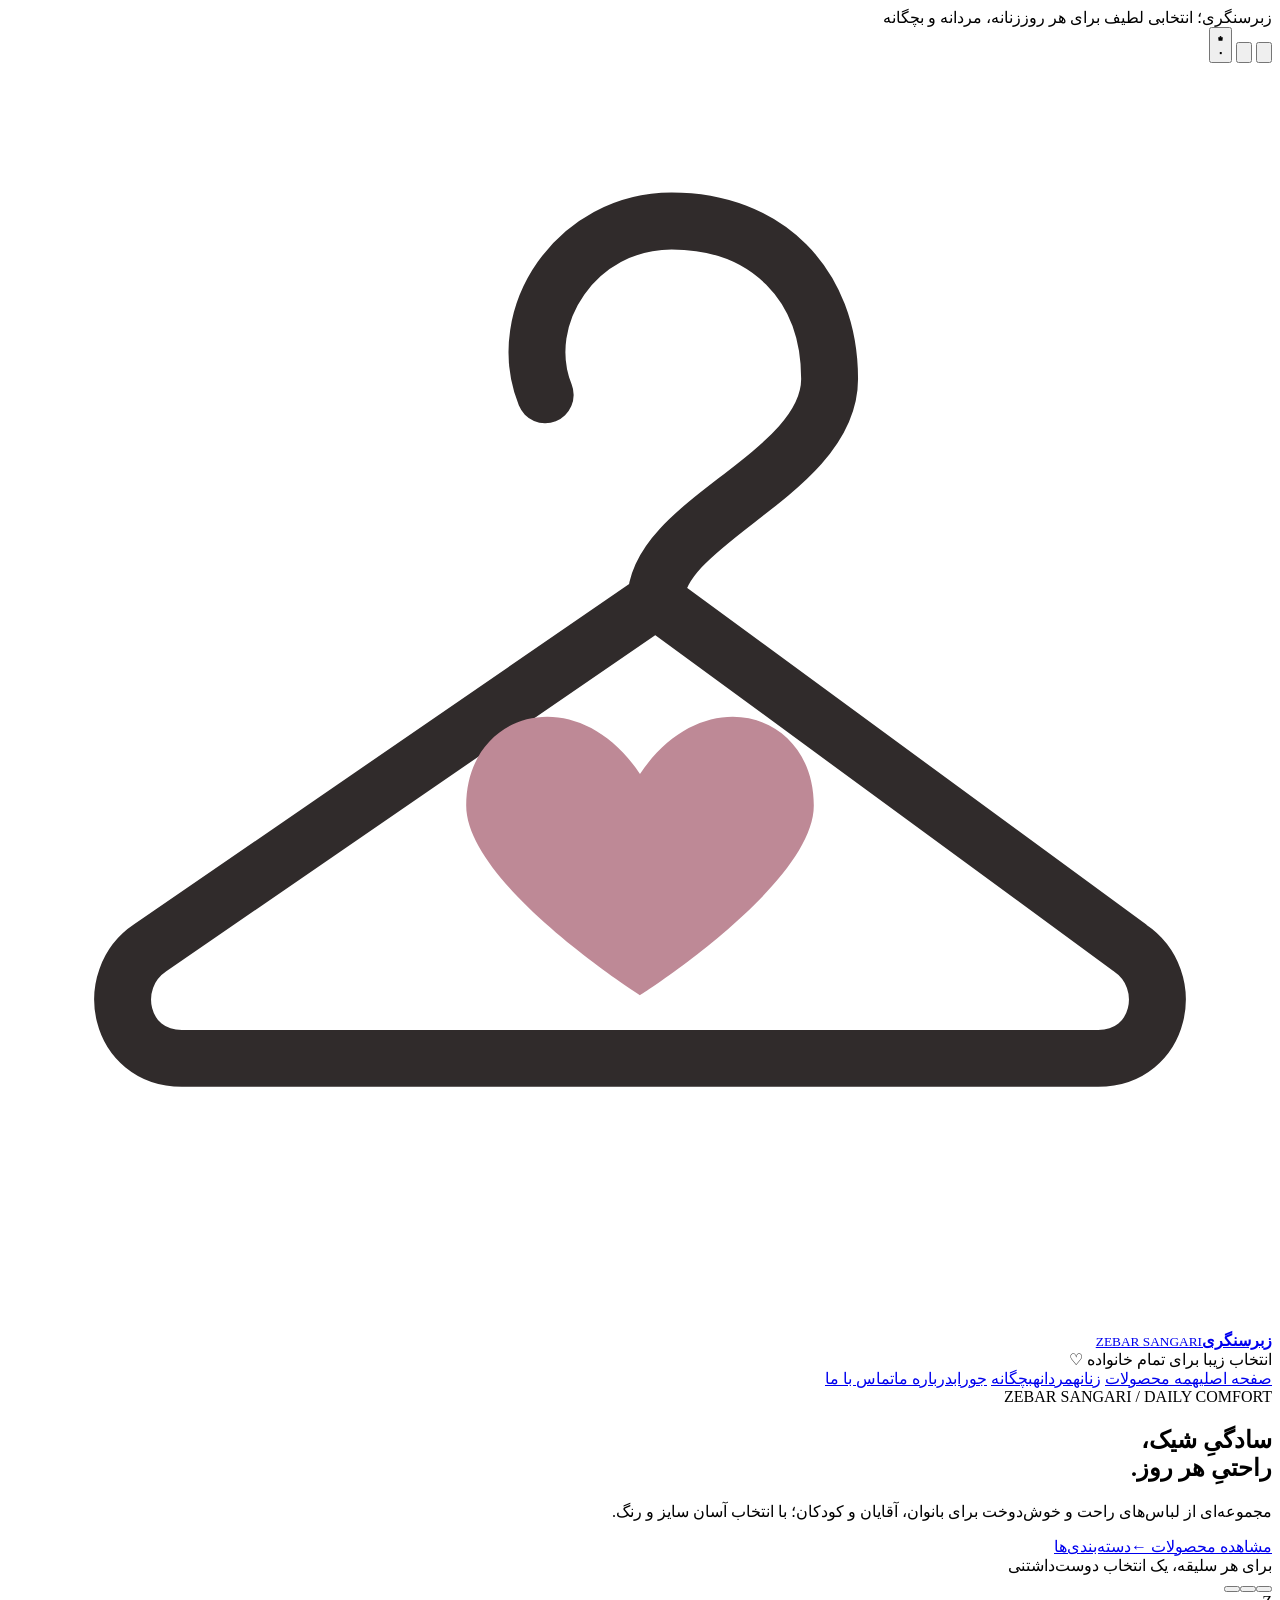
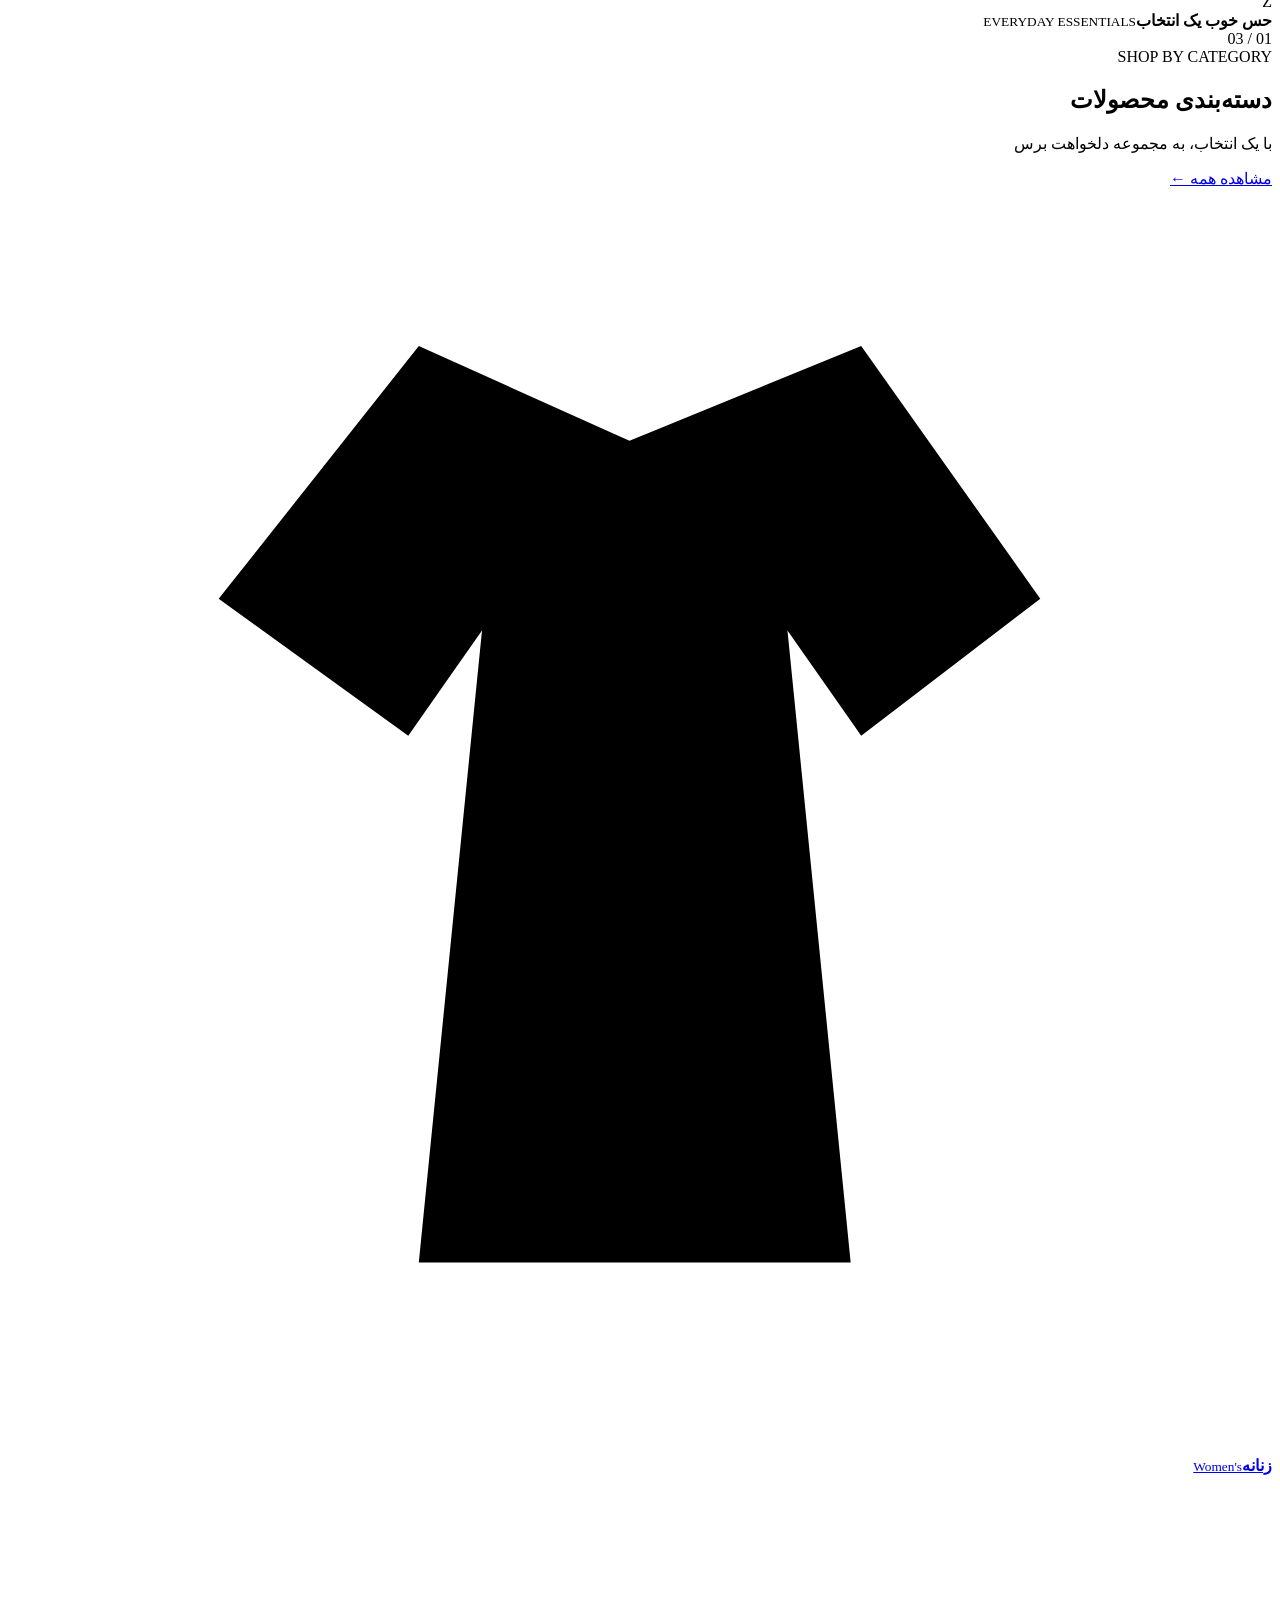
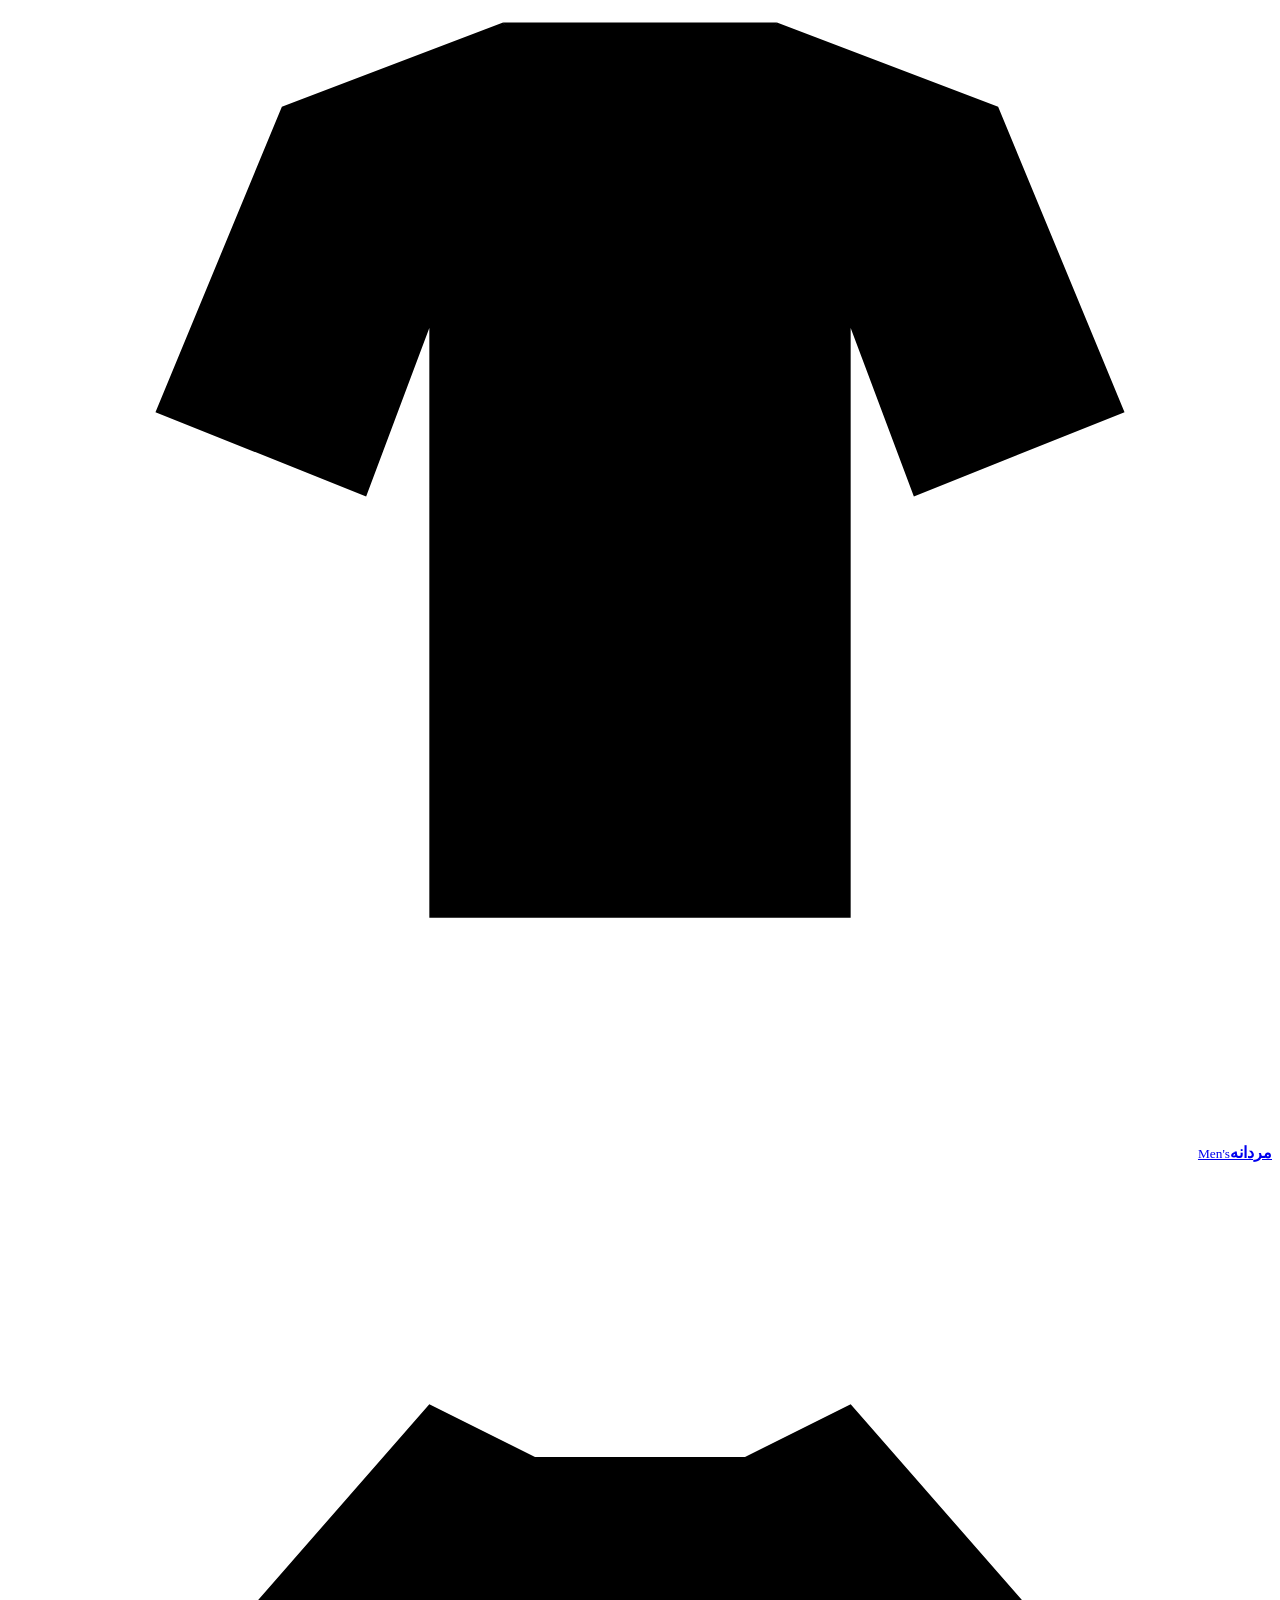
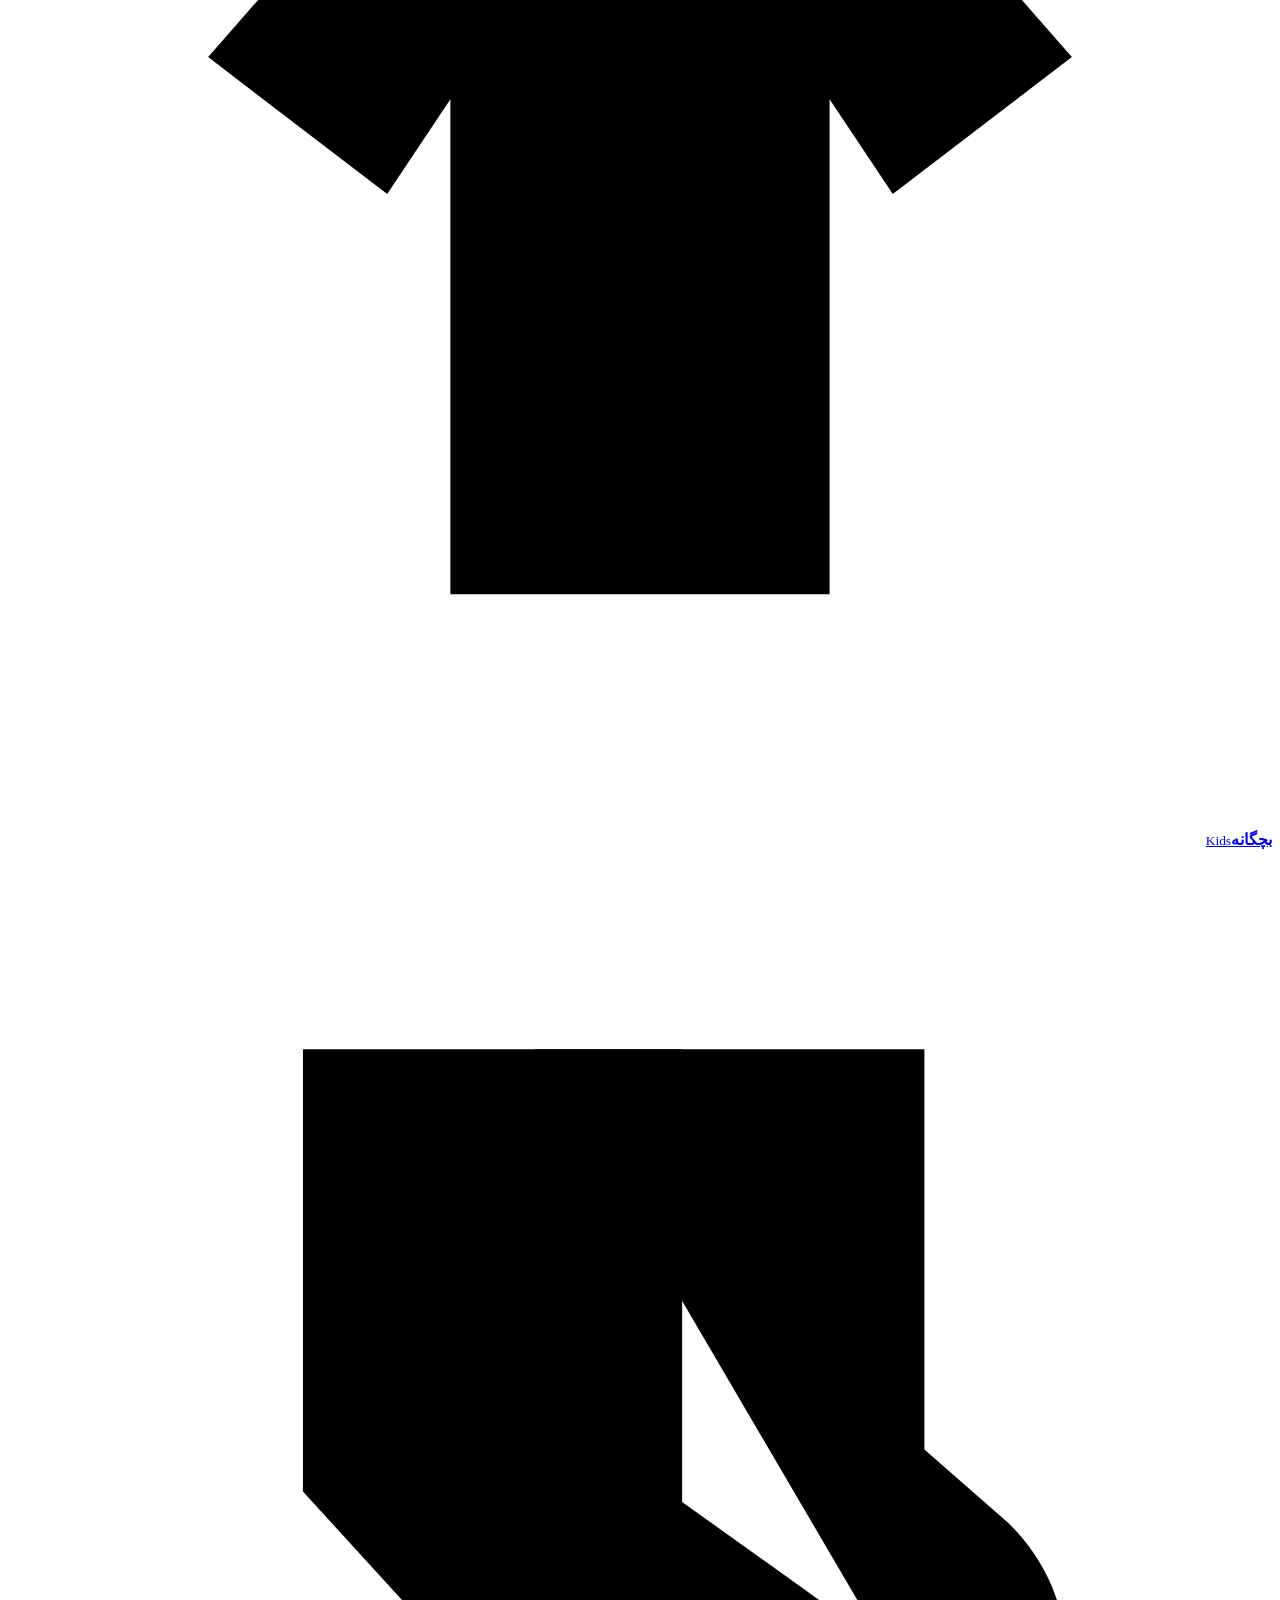
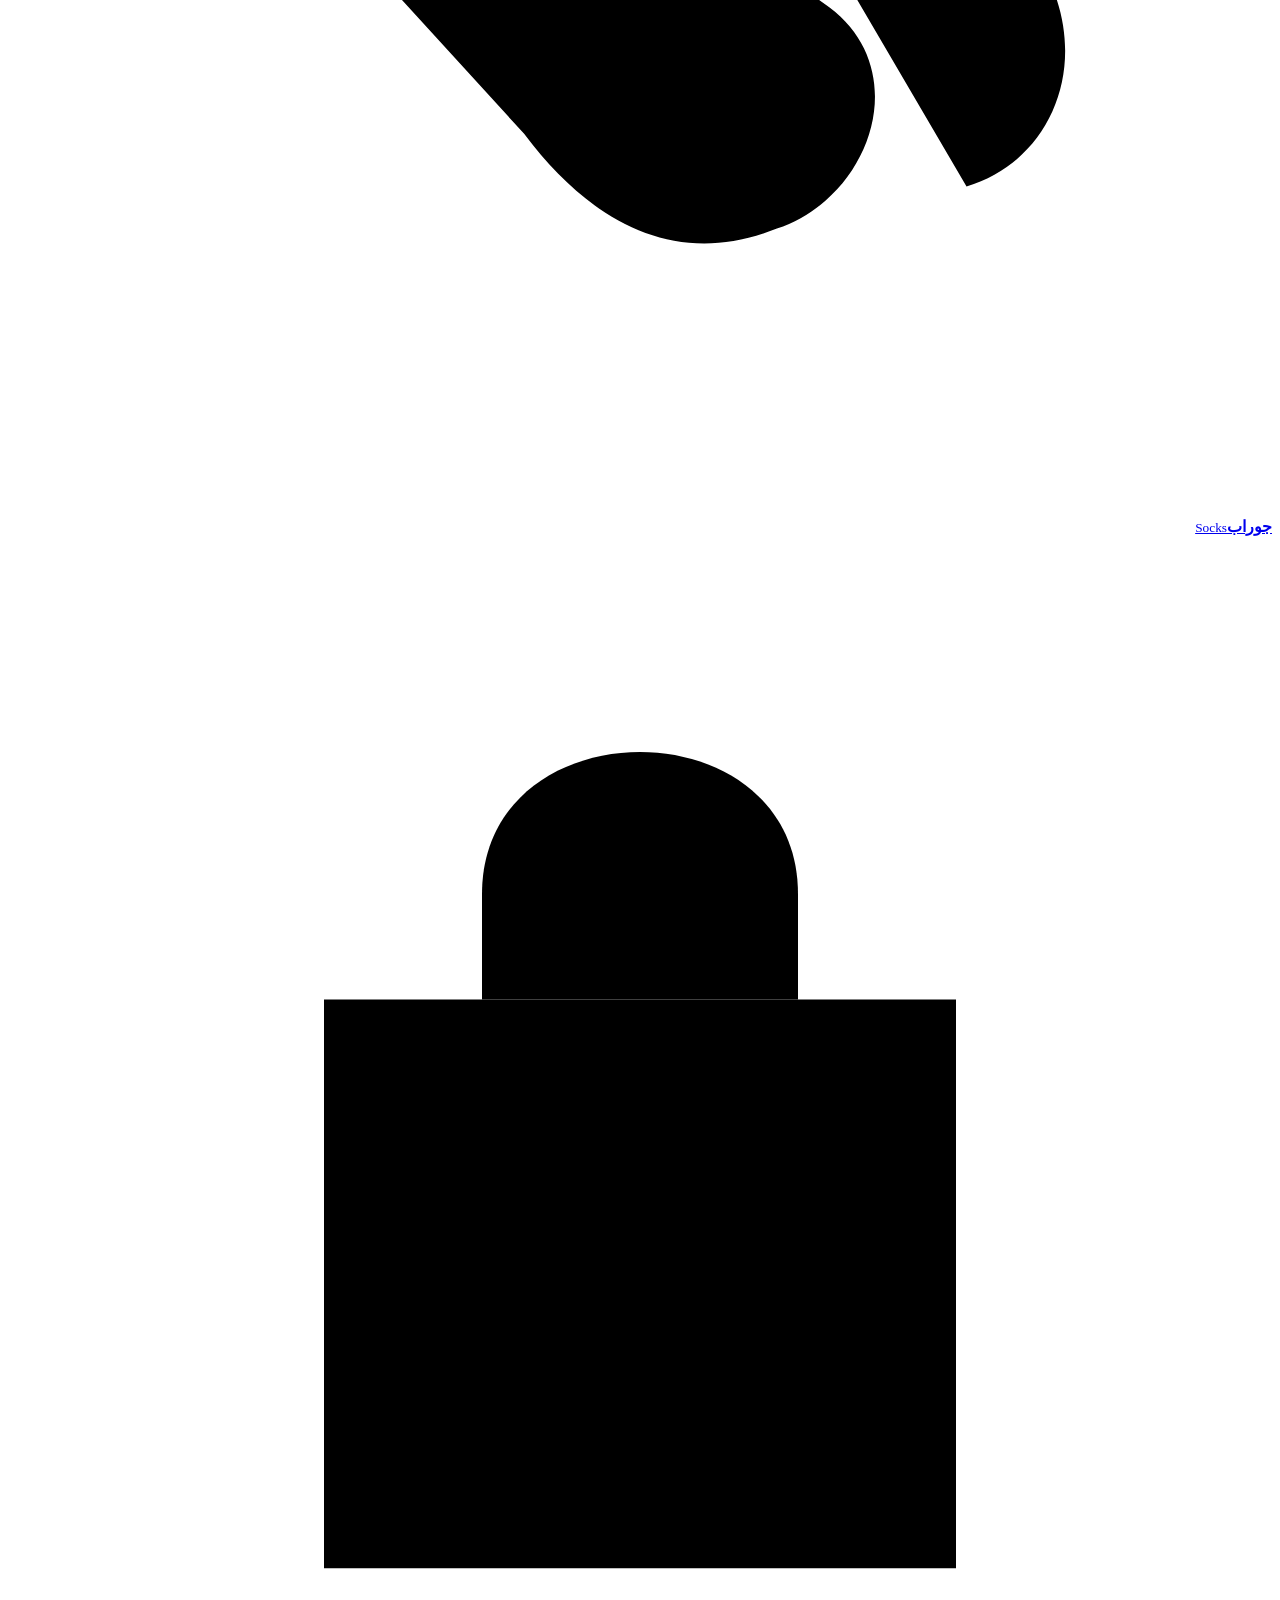
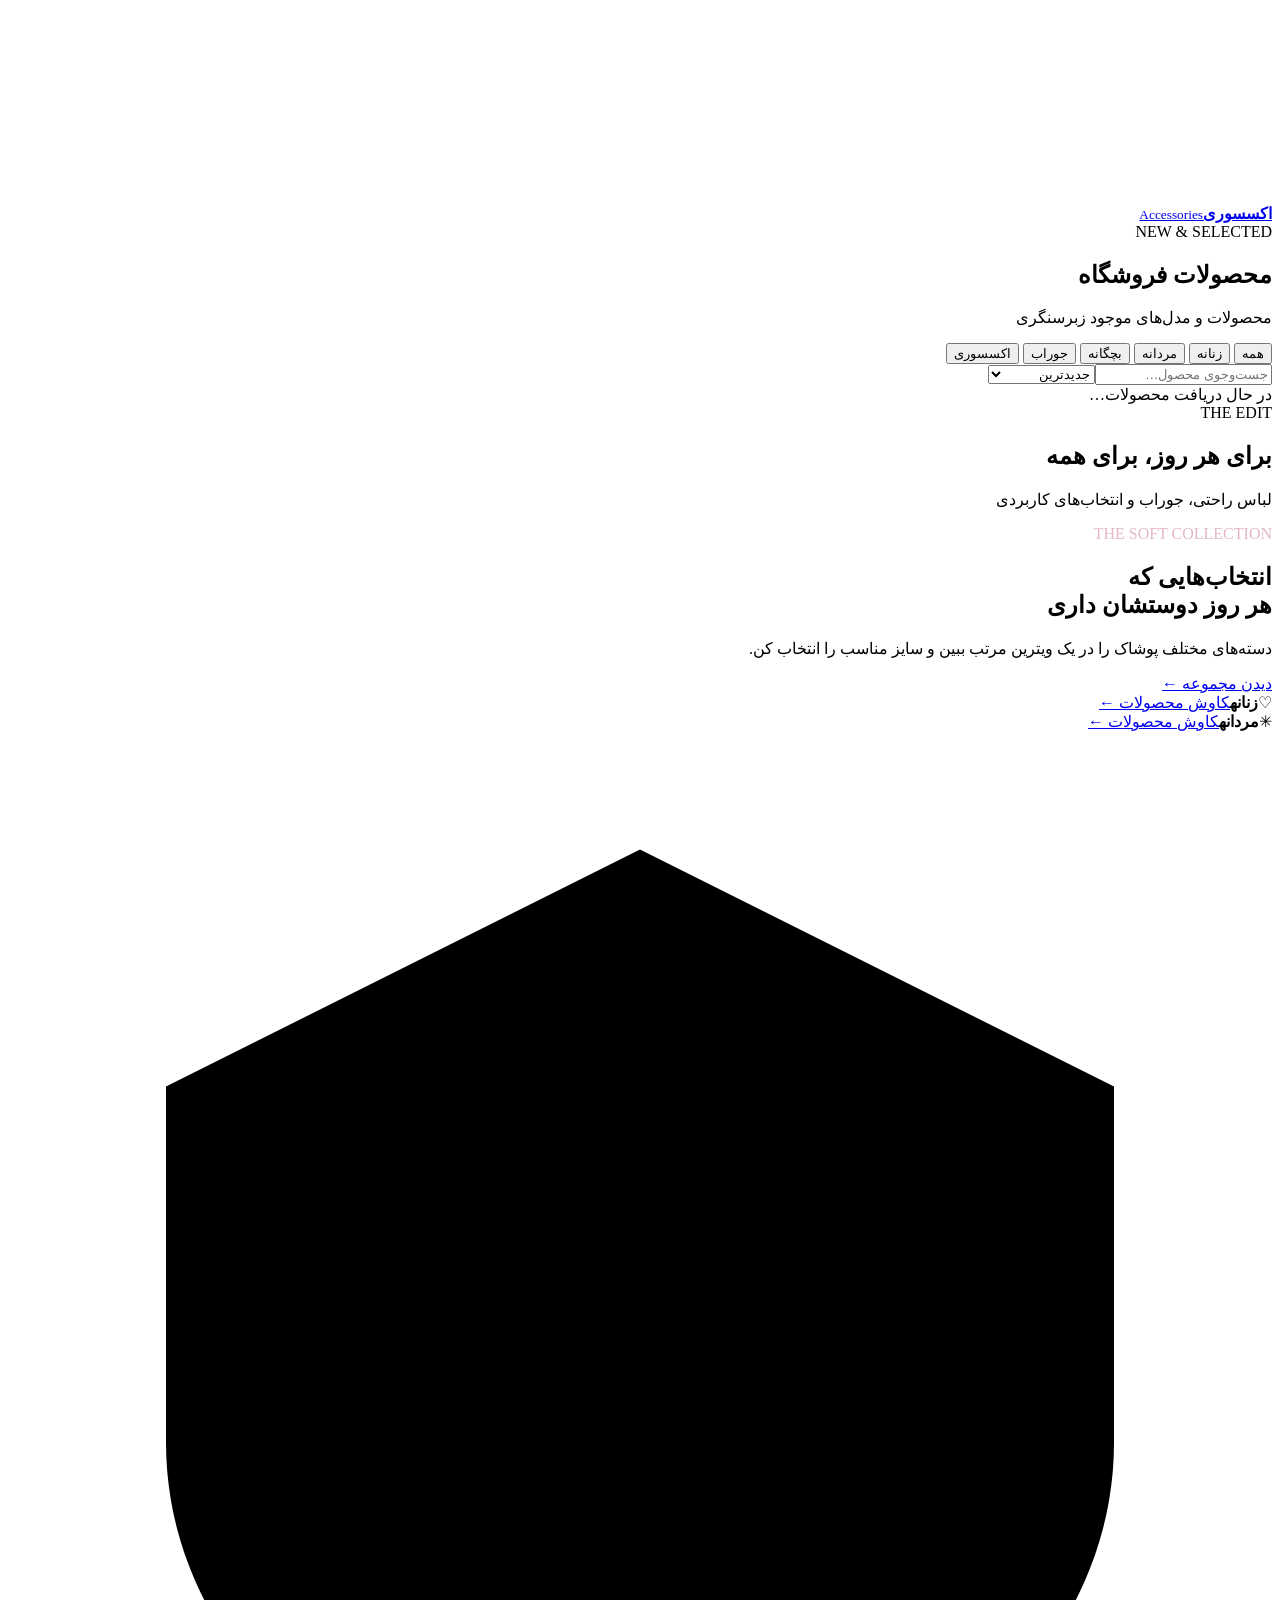
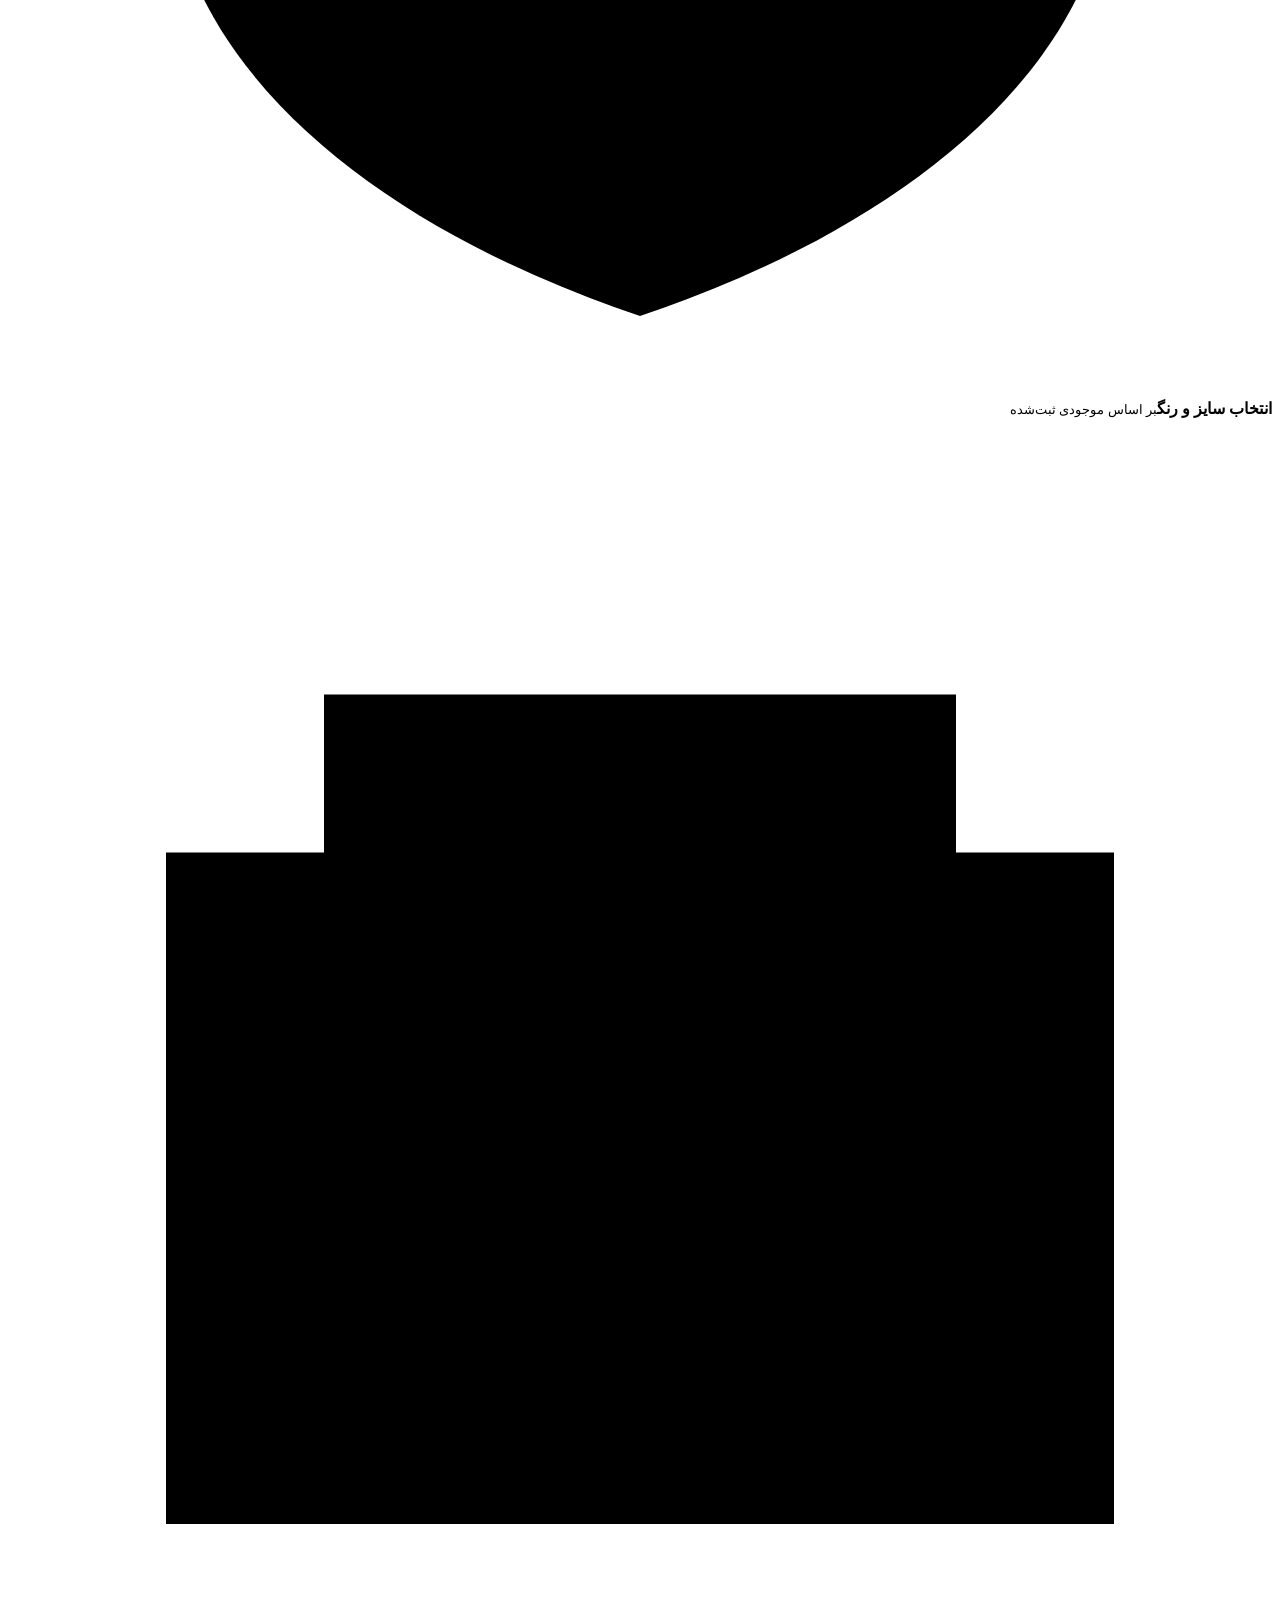
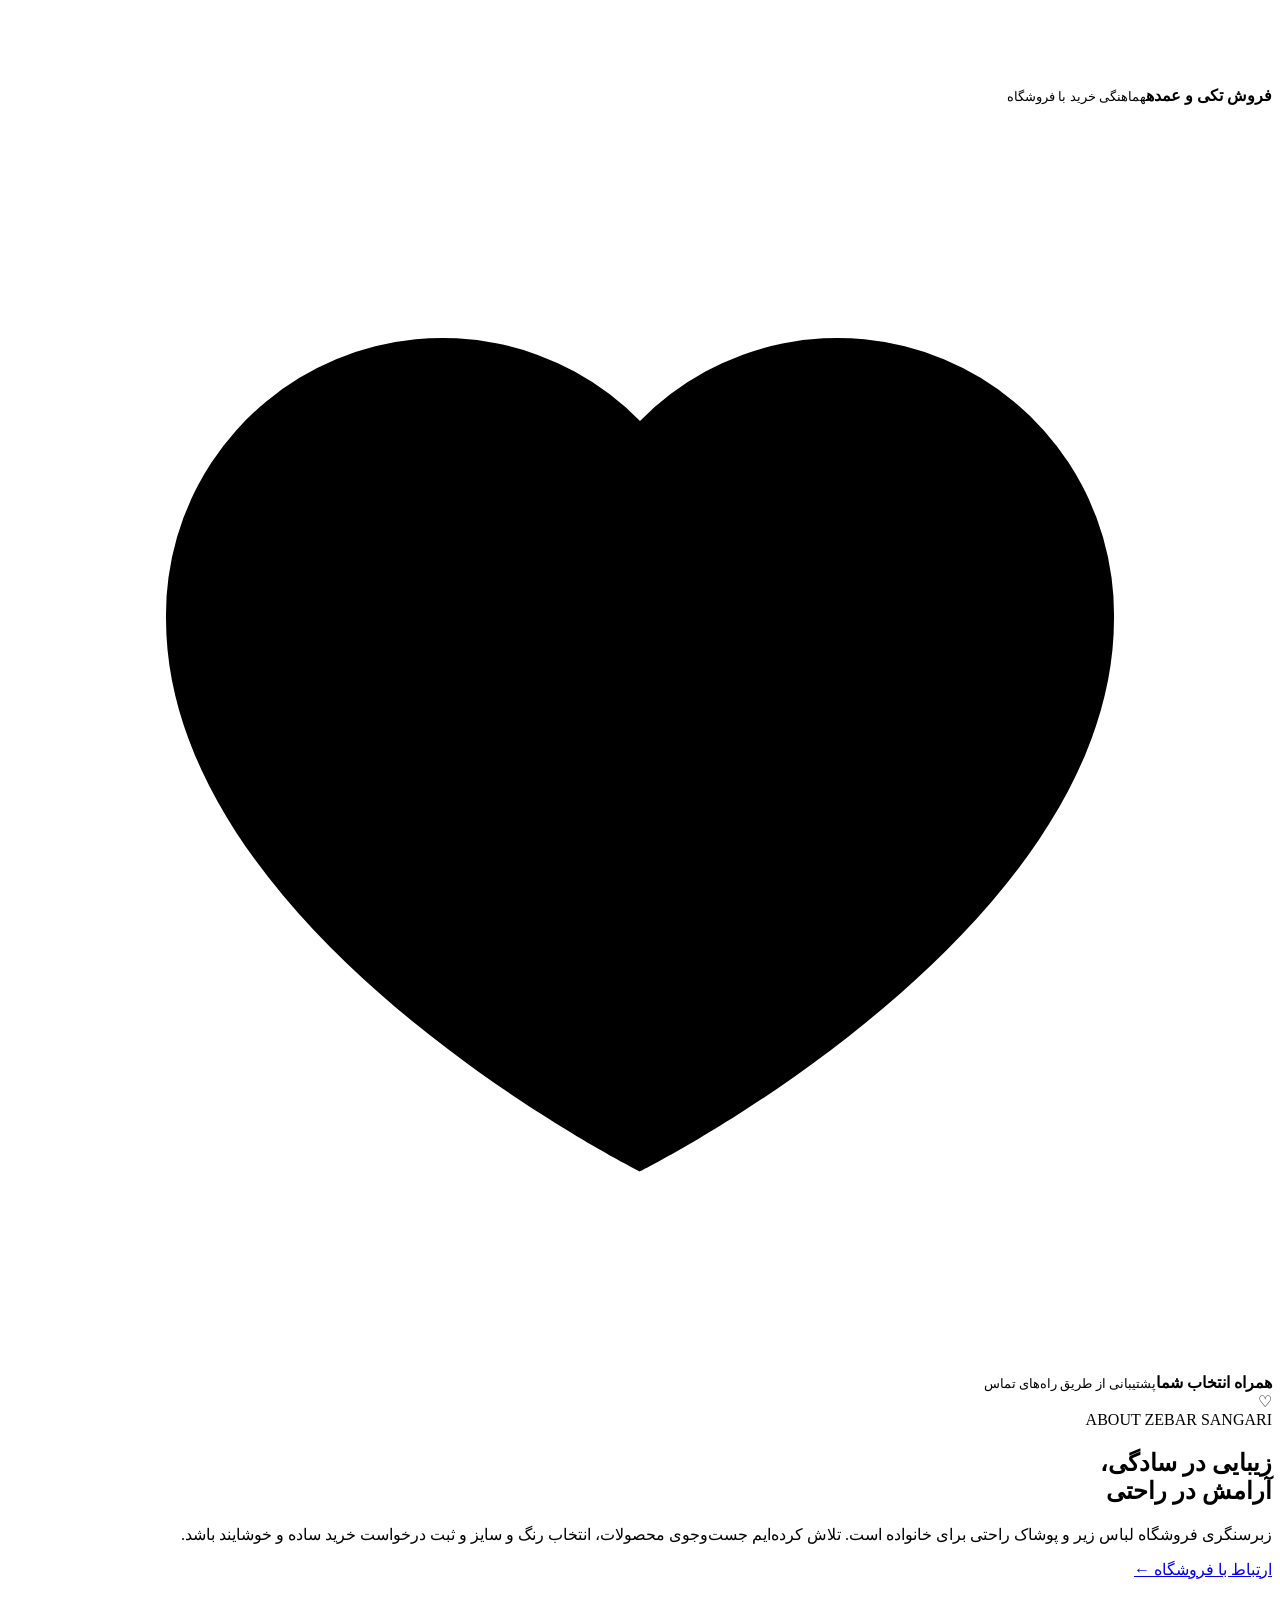
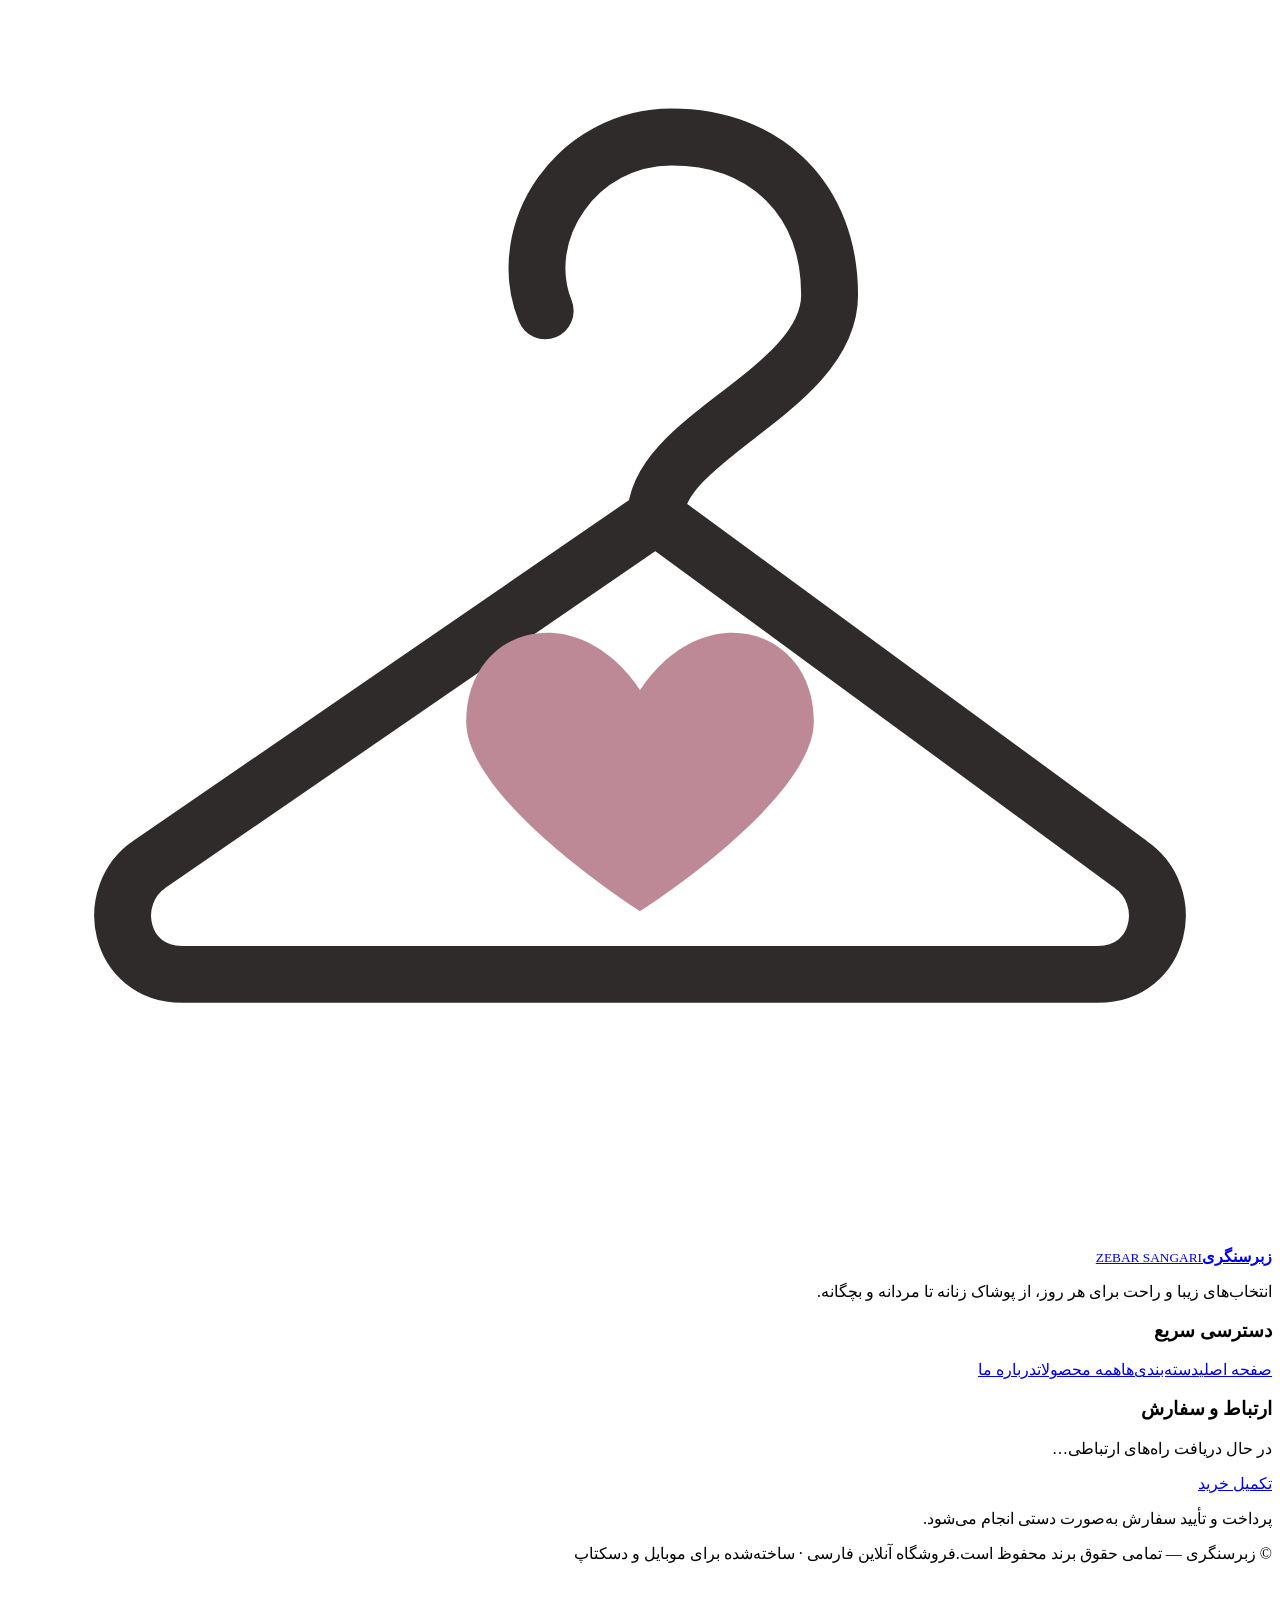
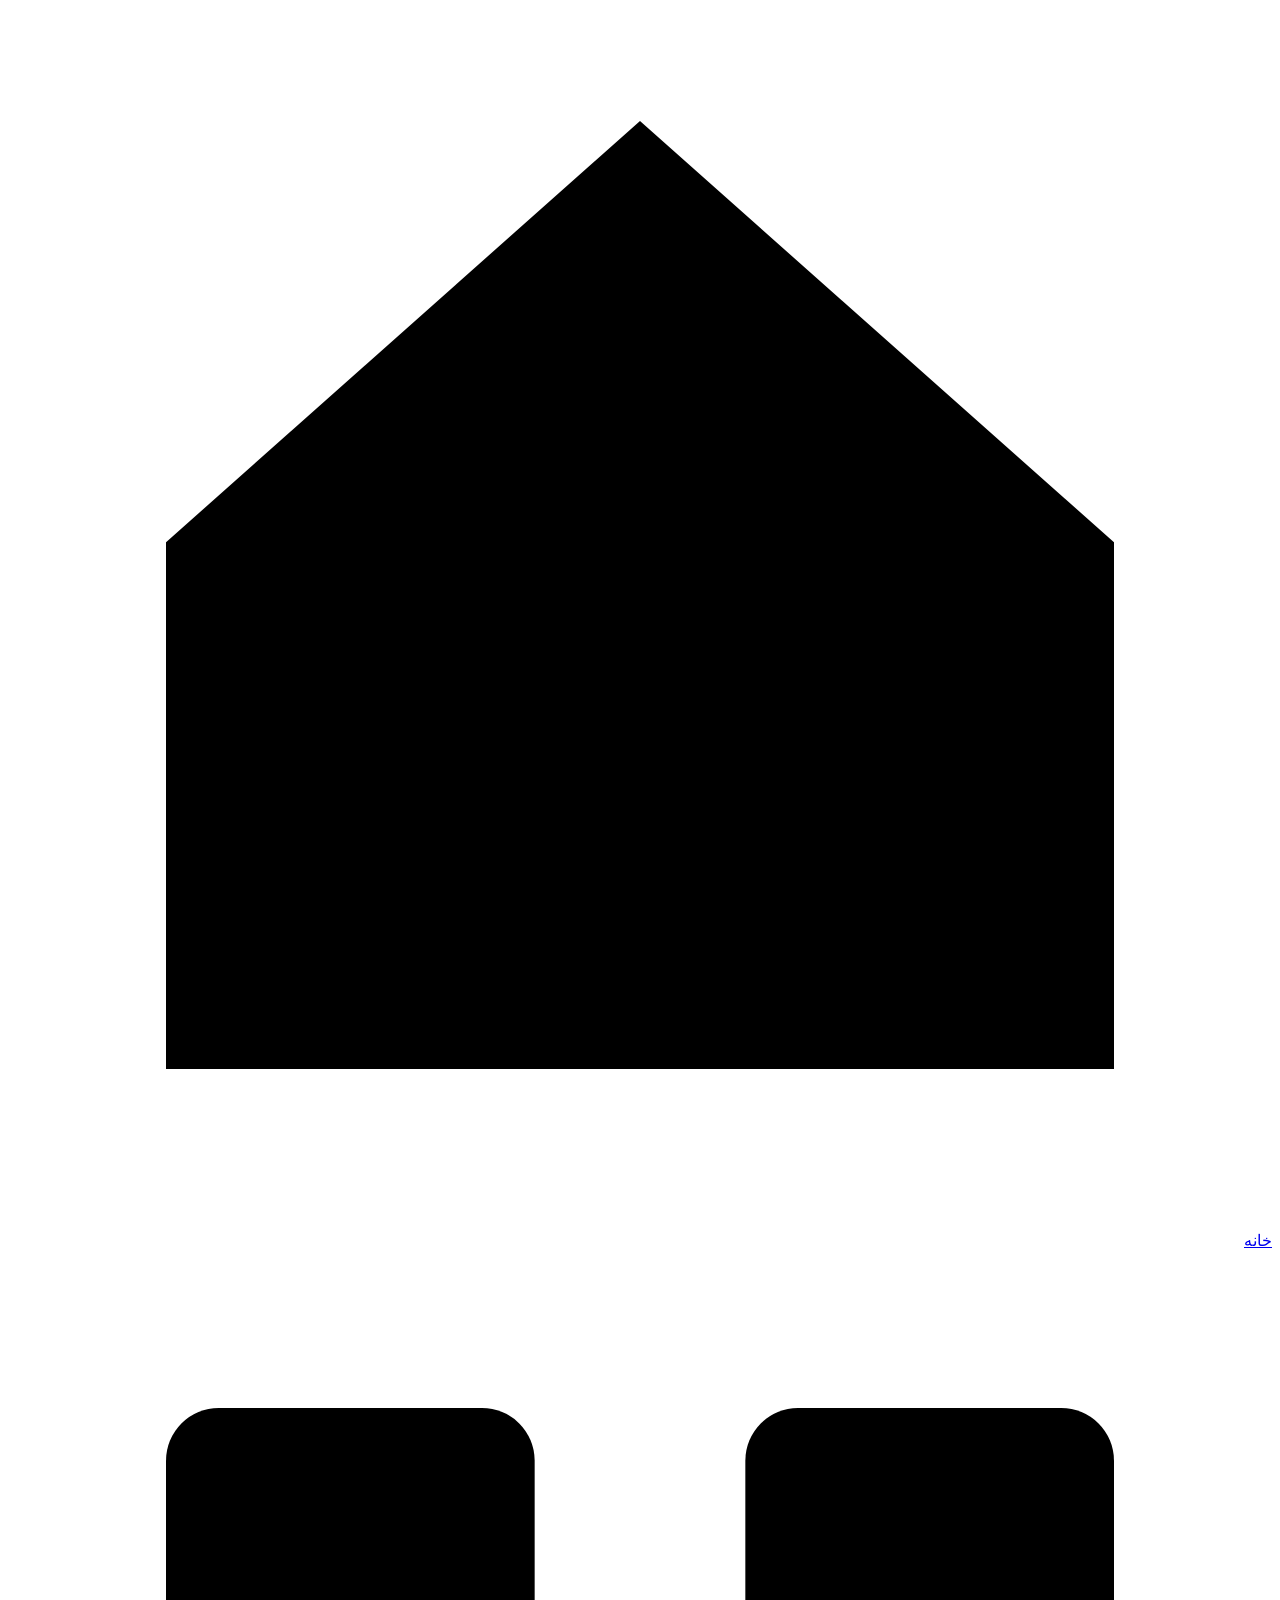
==== commit a29f52ea: "fix(storefront): distinguish top-level categories, subcategory filters and breadcrumb" ====
--- a/site/index.html
+++ b/site/index.html
@@ -50,7 +50,7 @@
 </div></section>
 <section class="section" id="categories"><div class="wrap">
 <div class="section-title"><div><span class="eyebrow">SHOP BY CATEGORY</span><h2>دسته‌بندی محصولات</h2><p>با یک انتخاب، به مجموعه دلخواهت برس</p></div><a class="more-link" href="#products">مشاهده همه ←</a></div>
-<div class="category-grid">
+<div class="category-grid" aria-label="دسته‌بندی‌های اصلی">
 <a href="#products" class="cat-tile" data-category="women"><div class="cat-art women"><svg viewBox="0 0 120 120"><path d="M39 15 59 24 81 15l17 24-17 13-7-10 6 60H39l6-60-7 10-18-13Z"/><path d="M59 24v78M45 43h28"/></svg></div><b>زنانه</b><small>Women's</small></a>
 <a href="#products" class="cat-tile" data-category="men"><div class="cat-art men"><svg viewBox="0 0 120 120"><path d="m26 22 21-8 13 13 13-13 21 8 12 29-20 8-6-16v56H40V43l-6 16-20-8Z"/><path d="m47 14 13 18 13-18M40 43h40"/></svg></div><b>مردانه</b><small>Men's</small></a>
 <a href="#products" class="cat-tile" data-category="kids"><div class="cat-art kids"><svg viewBox="0 0 120 120"><path d="m40 23 20 10 20-10 21 24-17 13-6-9v47H42V51l-6 9-17-13Z"/><path d="M49 28c2 18 20 18 22 0"/><path d="M59 62c-8-12-18 0 0 15 18-15 8-27 0-15Z"/></svg></div><b>بچگانه</b><small>Kids</small></a>
@@ -58,15 +58,15 @@
 <a href="#products" class="cat-tile" data-category="accessories"><div class="cat-art accessories"><svg viewBox="0 0 120 120"><path d="M30 44h60v54H30Z"/><path d="M45 44V34c0-18 30-18 30 0v10"/><path d="M42 72h36"/><path d="M60 61v22"/></svg></div><b>اکسسوری</b><small>Accessories</small></a>
 </div></div></section>
 <section class="catalog section" id="products"><div class="wrap">
-<div class="section-title"><div><span class="eyebrow">NEW & SELECTED</span><h2>تازه‌ترین انتخاب‌ها</h2><p id="catalog-caption">مدل‌های ثبت‌شده در فروشگاه زبرسنگری</p></div><span id="products-count" style="font-size:12px;color:#8a7d7e"></span></div>
+<div class="section-title"><div><span class="eyebrow">NEW & SELECTED</span><h2>محصولات فروشگاه</h2><p id="catalog-caption">محصولات و مدل‌های موجود زبرسنگری</p><nav id="catalog-breadcrumb" class="catalog-breadcrumb" aria-label="مسیر دسته‌بندی" hidden></nav></div><span id="products-count" style="font-size:12px;color:#8a7d7e"></span></div>
 <div class="catalog-tools">
-<div class="tabs" aria-label="فیلتر دسته‌بندی">
+<div class="filter-stack"><div class="tabs" aria-label="دسته‌بندی‌های اصلی">
 <button class="tab" data-filter="all" aria-pressed="true">همه</button>
 <button class="tab" data-filter="women" aria-pressed="false">زنانه</button>
 <button class="tab" data-filter="men" aria-pressed="false">مردانه</button>
 <button class="tab" data-filter="kids" aria-pressed="false">بچگانه</button>
 <button class="tab" data-filter="socks" aria-pressed="false">جوراب</button>
-<button class="tab" data-filter="accessories" aria-pressed="false">اکسسوری</button></div>
+<button class="tab" data-filter="accessories" aria-pressed="false">اکسسوری</button></div><div id="subcategory-filters" class="subcategory-filters" aria-label="زیردسته‌ها" hidden></div></div>
 <div class="catalog-control"><input type="search" id="product-search" placeholder="جست‌وجوی محصول…" aria-label="جست‌وجو"><select id="sort-products" aria-label="مرتب‌سازی محصولات"><option value="latest">جدیدترین</option><option value="cheapest">ارزان‌ترین</option><option value="expensive">گران‌ترین</option><option value="sale">بیشترین تخفیف</option></select></div>
 </div>
 <div id="product-grid" class="product-grid" aria-live="polite"><div class="empty">در حال دریافت محصولات…</div></div>
